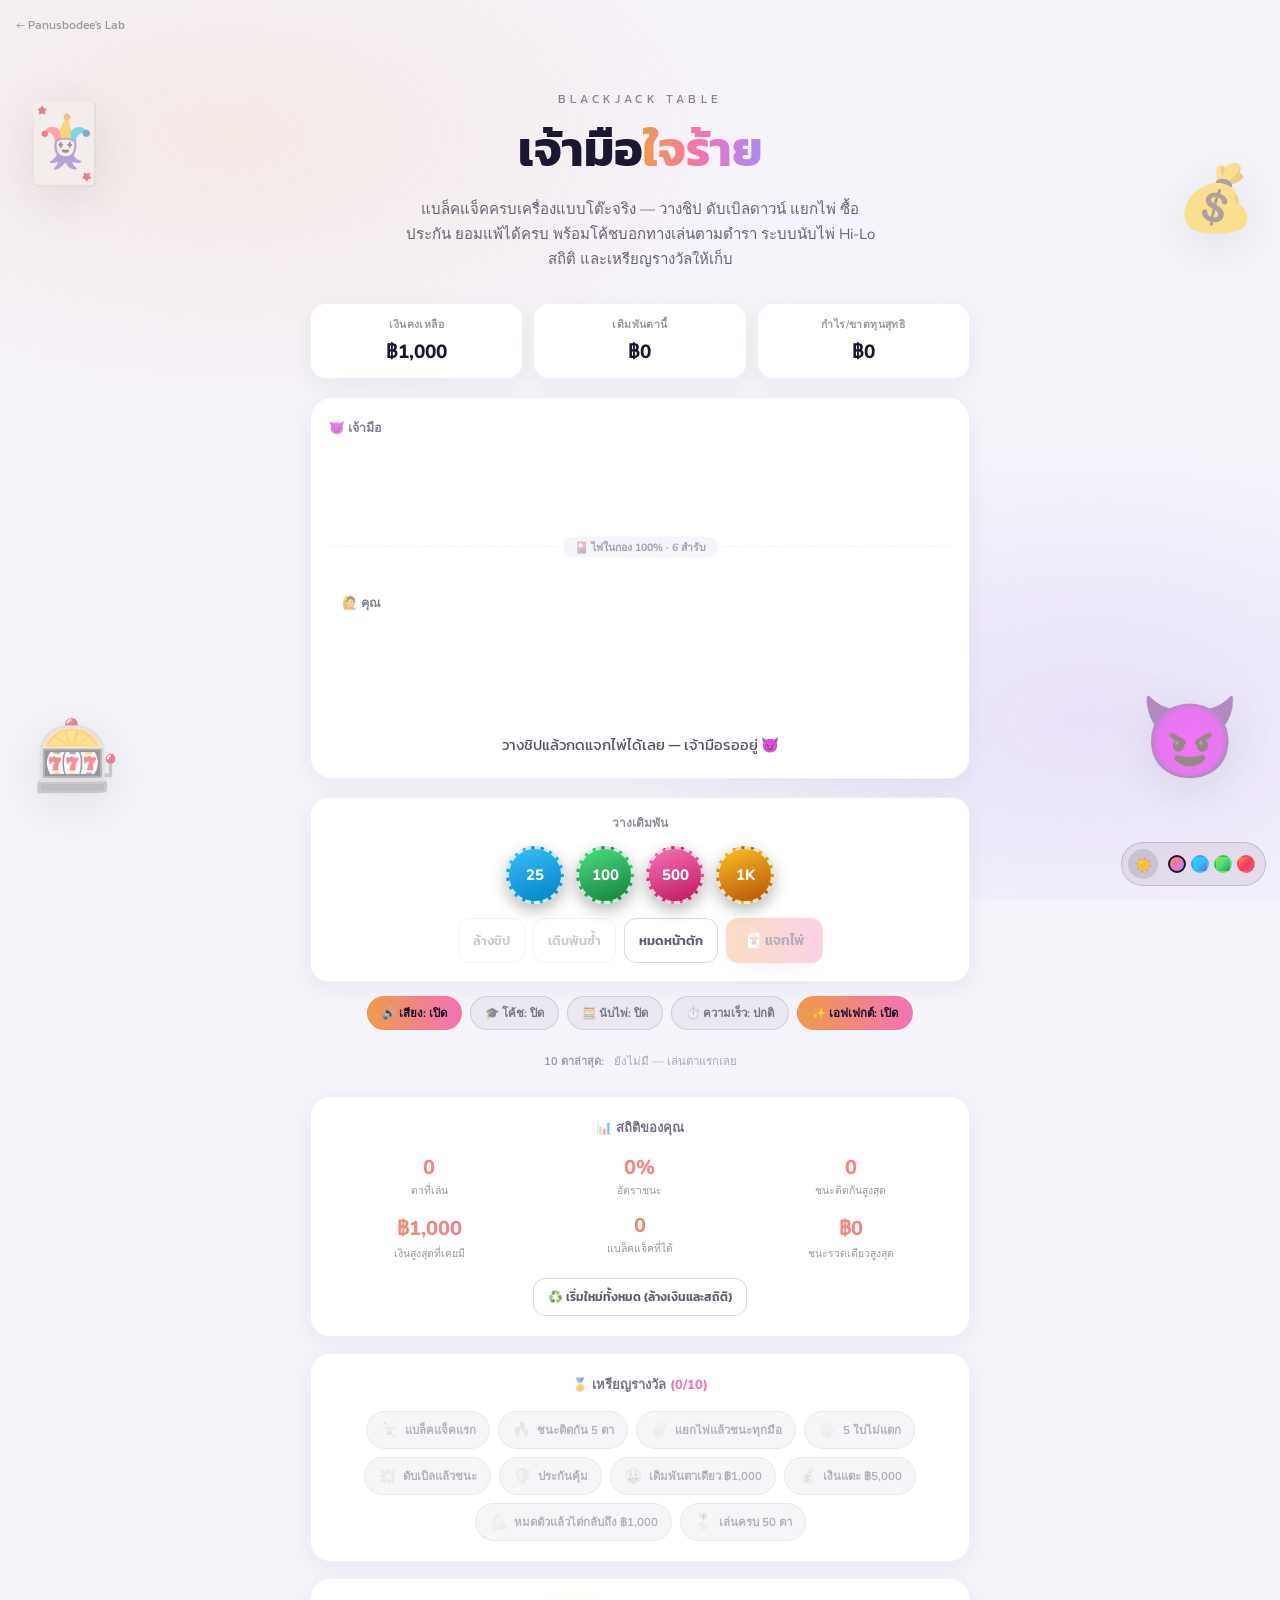
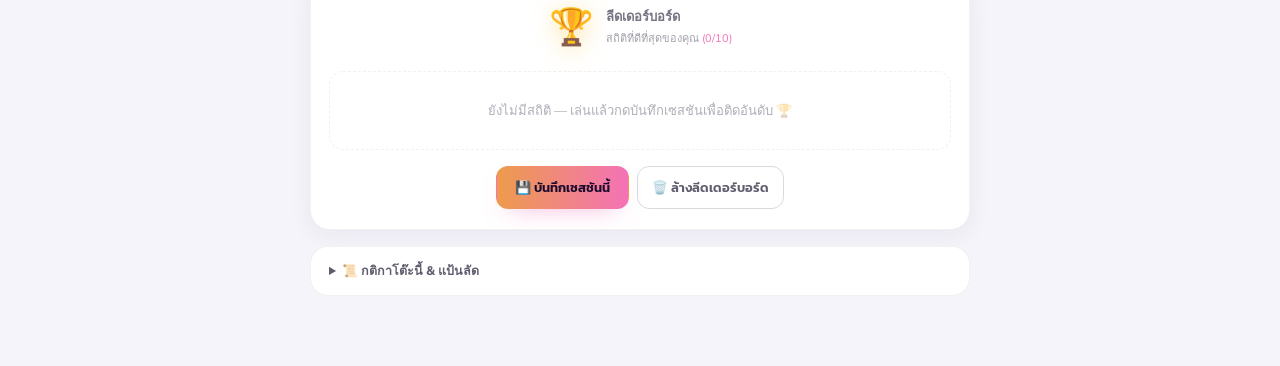
==== blackjack/index.html @ fbdff362 "feat(blackjack): add leaderboard with dark gaming UI - Add leaderboard section tracking top 10 sessi" ====
<!doctype html>
<html lang="th">
<head>
  <meta charset="UTF-8" />
  <script>
    // ป้องกันหน้าวูบ (FOUC): อ่านธีมที่บันทึกไว้แล้วตั้งค่าก่อนวาดหน้า ต้องรันก่อน stylesheet เสมอ
    (function () {
      try {
        if (localStorage.getItem("vpk-theme") !== "dark") document.documentElement.dataset.theme = "light";
        var a = localStorage.getItem("vpk-accent");
        if (a && a !== "aurora") document.documentElement.dataset.accent = a;
      } catch (e) {}
    })();
  </script>
  <meta name="viewport" content="width=device-width, initial-scale=1.0" />
  <meta name="description" content="เจ้ามือใจร้าย — แบล็คแจ็คครบเครื่องเล่นในเบราว์เซอร์ มีเดิมพันชิป ดับเบิลดาวน์ แยกไพ่ ประกัน ยอมแพ้ โค้ชบอกทางเล่นตามตำราเป๊ะ ระบบนับไพ่ Hi-Lo สถิติ เหรียญรางวัล และแป้นลัด เล่นฟรีไม่ต้องสมัคร" />
  <meta name="author" content="Panusbodee Pisutsuwimon" />
  <meta name="theme-color" content="#0b1022" />
  <link rel="canonical" href="https://panusbodee-owen.github.io/vpk/blackjack/" />
  <meta property="og:type" content="website" />
  <meta property="og:site_name" content="เจ้ามือใจร้าย" />
  <meta property="og:title" content="เจ้ามือใจร้าย — แบล็คแจ็คครบเครื่อง" />
  <meta property="og:description" content="เดิมพันชิป ดับเบิล แยกไพ่ ประกัน ยอมแพ้ พร้อมโค้ชบอกทางเล่นและระบบนับไพ่ Hi-Lo" />
  <meta property="og:url" content="https://panusbodee-owen.github.io/vpk/blackjack/" />
  <link rel="icon" type="image/svg+xml" href="../pood/favicon.svg" />
  <title>เจ้ามือใจร้าย — แบล็คแจ็คครบเครื่อง</title>
  <link rel="preconnect" href="https://fonts.googleapis.com" />
  <link rel="preconnect" href="https://fonts.gstatic.com" crossorigin />
  <link
    href="https://fonts.googleapis.com/css2?family=Kanit:wght@300;400;500;600;700&family=Nunito:wght@400;600;700;800&display=swap"
    rel="stylesheet"
  />
  <link rel="stylesheet" href="../theme.css" />
  <link rel="stylesheet" href="styles.css" />
  <script src="../theme.js" defer></script>
</head>
<body>
  <div class="particles" aria-hidden="true">
    <span class="particle" style="--x:5%; --size:22px; --dur:26s; --delay:-6s; --drift:20px; --opacity:0.2;">🃏</span>
    <span class="particle" style="--x:14%; --size:16px; --dur:21s; --delay:-13s; --drift:-14px; --opacity:0.18;">♠️</span>
    <span class="particle" style="--x:23%; --size:24px; --dur:31s; --delay:-3s; --drift:24px; --opacity:0.15;">💰</span>
    <span class="particle" style="--x:32%; --size:18px; --dur:23s; --delay:-17s; --drift:-18px; --opacity:0.2;">♦️</span>
    <span class="particle" style="--x:41%; --size:20px; --dur:28s; --delay:-9s; --drift:16px; --opacity:0.16;">🎰</span>
    <span class="particle" style="--x:50%; --size:15px; --dur:19s; --delay:-22s; --drift:-22px; --opacity:0.24;">♣️</span>
    <span class="particle" style="--x:59%; --size:25px; --dur:33s; --delay:-4s; --drift:14px; --opacity:0.14;">🃏</span>
    <span class="particle" style="--x:68%; --size:17px; --dur:22s; --delay:-15s; --drift:-16px; --opacity:0.2;">♥️</span>
    <span class="particle" style="--x:77%; --size:21px; --dur:29s; --delay:-8s; --drift:22px; --opacity:0.17;">🪙</span>
    <span class="particle" style="--x:86%; --size:16px; --dur:24s; --delay:-19s; --drift:-12px; --opacity:0.22;">♠️</span>
    <span class="particle" style="--x:94%; --size:19px; --dur:27s; --delay:-5s; --drift:18px; --opacity:0.16;">💵</span>
    <span class="particle" style="--x:9%; --size:14px; --dur:20s; --delay:-11s; --drift:-20px; --opacity:0.2;">♦️</span>
    <span class="particle" style="--x:64%; --size:13px; --dur:18s; --delay:-7s; --drift:-8px; --opacity:0.25;">♣️</span>
  </div>

  <div class="big-objects">
    <button type="button" class="big-object" tabindex="-1" aria-hidden="true"
      style="--bx:5%; --by:16%; --bsize:76px;" data-depth="0.025" data-emojis="🃏,🎴,♠️,♥️">🃏</button>
    <button type="button" class="big-object" tabindex="-1" aria-hidden="true"
      style="--bx:95%; --by:22%; --bsize:64px;" data-depth="0.018" data-emojis="💰,🪙,💵,💸">💰</button>
    <button type="button" class="big-object" tabindex="-1" aria-hidden="true"
      style="--bx:6%; --by:84%; --bsize:70px;" data-depth="0.03" data-emojis="🎰,🎲,🀄,🎯">🎰</button>
    <button type="button" class="big-object" tabindex="-1" aria-hidden="true"
      style="--bx:93%; --by:82%; --bsize:80px;" data-depth="0.02" data-emojis="😈,🤑,😎,🥶">😈</button>
  </div>

  <a class="back-link" href="../" title="กลับหน้ารวมโปรเจกต์">← Panusbodee's Lab</a>

  <div id="fxLayer" class="fx-layer" aria-hidden="true"></div>
  <div id="toastLayer" class="toast-layer" aria-hidden="true"></div>

  <main>
    <header class="intro">
      <p class="kicker">BLACKJACK TABLE</p>
      <h1>เจ้ามือ<span>ใจร้าย</span></h1>
      <p class="sub">
        แบล็คแจ็คครบเครื่องแบบโต๊ะจริง — วางชิป ดับเบิลดาวน์ แยกไพ่ ซื้อประกัน ยอมแพ้ได้ครบ
        พร้อมโค้ชบอกทางเล่นตามตำรา ระบบนับไพ่ Hi-Lo สถิติ และเหรียญรางวัลให้เก็บ
      </p>
    </header>

    <div class="hud">
      <div class="hud-item">
        <span class="hud-label">เงินคงเหลือ</span>
        <span id="bankroll" class="hud-value">฿0</span>
      </div>
      <div class="hud-item">
        <span class="hud-label">เดิมพันตานี้</span>
        <span id="betDisplay" class="hud-value">฿0</span>
      </div>
      <div class="hud-item">
        <span class="hud-label">กำไร/ขาดทุนสุทธิ</span>
        <span id="netDisplay" class="hud-value">฿0</span>
      </div>
    </div>

    <p id="streakFlame" class="streak-flame" hidden></p>

    <section id="gameTable" class="table" aria-label="โต๊ะไพ่">
      <div class="seat">
        <div class="seat-label">
          <span><span id="dealerMood" class="dealer-mood">😈</span> เจ้ามือ</span>
          <span id="dealerScore" class="seat-score"></span>
        </div>
        <div id="dealerCards" class="cards-row"></div>
      </div>

      <div class="table-divider"><span id="shoeInfo" class="shoe-info"></span></div>

      <div id="playerSeats" class="player-seats"></div>

      <p id="message" class="table-message" role="status" aria-live="polite"></p>
    </section>

    <div id="bettingPanel" class="panel">
      <div class="panel-label">วางเดิมพัน</div>
      <div id="chipRow" class="chip-row" role="group" aria-label="เลือกชิป">
        <button type="button" class="chip chip-25" data-chip="25">25</button>
        <button type="button" class="chip chip-100" data-chip="100">100</button>
        <button type="button" class="chip chip-500" data-chip="500">500</button>
        <button type="button" class="chip chip-1000" data-chip="1000">1K</button>
      </div>
      <div id="betStack" class="bet-stack" aria-hidden="true"></div>
      <div class="panel-actions">
        <button type="button" id="clearBetBtn" class="btn btn-ghost">ล้างชิป</button>
        <button type="button" id="rebetBtn" class="btn btn-ghost">เดิมพันซ้ำ</button>
        <button type="button" id="allInBtn" class="btn btn-ghost">หมดหน้าตัก</button>
        <button type="button" id="dealBtn" class="btn btn-primary">🃏 แจกไพ่</button>
      </div>
      <button type="button" id="brokeBtn" class="btn btn-ghost broke-btn" hidden>😭 เงินไม่พอวางชิปแล้ว — ขอเจ้ามืออีก ฿500</button>
    </div>

    <div id="insurancePanel" class="panel" hidden>
      <div class="panel-label">🛡️ เจ้ามือเปิดเอซ — ซื้อประกันไหม? (จ่ายครึ่งเดิมพัน ได้คืน 2:1 ถ้าเจ้ามือแบล็คแจ็ค)</div>
      <div class="panel-actions">
        <button type="button" id="insuranceYesBtn" class="btn btn-primary">ซื้อประกัน <span id="insuranceCost"></span></button>
        <button type="button" id="insuranceNoBtn" class="btn btn-ghost">ไม่เอา</button>
      </div>
    </div>

    <div id="actionPanel" class="panel" hidden>
      <div class="panel-label">ตาของคุณ</div>
      <div class="panel-actions">
        <button type="button" id="hitBtn" class="btn" data-key="H">🖐️ ขอเพิ่ม <kbd>H</kbd></button>
        <button type="button" id="standBtn" class="btn" data-key="S">✋ พอแล้ว <kbd>S</kbd></button>
        <button type="button" id="doubleBtn" class="btn" data-key="D">💥 ดับเบิล <kbd>D</kbd></button>
        <button type="button" id="splitBtn" class="btn" data-key="P">✌️ แยกไพ่ <kbd>P</kbd></button>
        <button type="button" id="surrenderBtn" class="btn" data-key="R">🏳️ ยอมแพ้ <kbd>R</kbd></button>
      </div>
    </div>

    <div class="assist">
      <p id="coachTip" class="coach-tip" hidden></p>
      <p id="countInfo" class="count-info" hidden></p>
    </div>

    <div class="settings" role="group" aria-label="ตั้งค่า">
      <button type="button" id="soundToggle" class="toggle">🔊 เสียง: เปิด</button>
      <button type="button" id="coachToggle" class="toggle">🎓 โค้ช: ปิด</button>
      <button type="button" id="countToggle" class="toggle">🧮 นับไพ่: ปิด</button>
      <button type="button" id="speedToggle" class="toggle">⏱️ ความเร็ว: ปกติ</button>
      <button type="button" id="fxToggle" class="toggle">✨ เอฟเฟกต์: เปิด</button>
    </div>

    <div class="history-wrap">
      <span class="history-label">10 ตาล่าสุด:</span>
      <div id="history" class="history"></div>
    </div>

    <section class="stats-card" aria-label="สถิติการเล่น">
      <div class="stats-title">📊 สถิติของคุณ</div>
      <div class="stats-grid">
        <div class="stat"><div id="statHands" class="stat-value">0</div><div class="stat-label">ตาที่เล่น</div></div>
        <div class="stat"><div id="statWinRate" class="stat-value">0%</div><div class="stat-label">อัตราชนะ</div></div>
        <div class="stat"><div id="statStreak" class="stat-value">0</div><div class="stat-label">ชนะติดกันสูงสุด</div></div>
        <div class="stat"><div id="statPeak" class="stat-value">฿0</div><div class="stat-label">เงินสูงสุดที่เคยมี</div></div>
        <div class="stat"><div id="statBj" class="stat-value">0</div><div class="stat-label">แบล็คแจ็คที่ได้</div></div>
        <div class="stat"><div id="statBiggest" class="stat-value">฿0</div><div class="stat-label">ชนะรวดเดียวสูงสุด</div></div>
      </div>
      <button type="button" id="resetBtn" class="btn btn-ghost reset-btn">♻️ เริ่มใหม่ทั้งหมด (ล้างเงินและสถิติ)</button>
    </section>

    <section class="stats-card" aria-label="เหรียญรางวัล">
      <div class="stats-title">🏅 เหรียญรางวัล <span id="badgeCount" class="badge-count"></span></div>
      <div id="badges" class="badges"></div>
    </section>

    <section class="stats-card leaderboard-card" aria-label="ลีดเดอร์บอร์ด">
      <div class="lb-header">
        <div class="lb-trophy">🏆</div>
        <div class="lb-header-text">
          <div class="stats-title" style="margin-bottom:0;">ลีดเดอร์บอร์ด</div>
          <div class="lb-subtitle">สถิติที่ดีที่สุดของคุณ <span id="lbCount" class="badge-count"></span></div>
        </div>
      </div>
      <div id="leaderboard" class="leaderboard"></div>
      <div class="lb-actions">
        <button type="button" id="saveLbBtn" class="btn btn-primary lb-save-btn">💾 บันทึกเซสชันนี้</button>
        <button type="button" id="clearLbBtn" class="btn btn-ghost">🗑️ ล้างลีดเดอร์บอร์ด</button>
      </div>
    </section>

    <details class="rules">
      <summary>📜 กติกาโต๊ะนี้ &amp; แป้นลัด</summary>
      <ul>
        <li>ใช้ไพ่ 6 สำรับ สับใหม่เมื่อจ่ายไปแล้วประมาณ 75% ของกอง</li>
        <li>แบล็คแจ็ค (21 จากสองใบแรก) จ่าย <b>3:2</b> · ชนะปกติจ่าย <b>1:1</b> · เสมอได้เดิมพันคืน</li>
        <li>เจ้ามือจั่วจนถึง 17 แล้วหยุดทุกกรณี รวมทั้ง 17 อ่อน (S17)</li>
        <li><b>ดับเบิลดาวน์</b>: ได้เฉพาะตอนมีไพ่ 2 ใบ วางเพิ่มเท่าเดิมพันแล้วรับไพ่อีกใบเดียว</li>
        <li><b>แยกไพ่</b>: ไพ่แต้มเท่ากันแยกได้สูงสุด 4 มือ · แยกเอซได้ไพ่มือละใบเดียว · 21 จากไพ่ที่แยกนับเป็น 21 ธรรมดา ไม่ใช่แบล็คแจ็ค</li>
        <li><b>ประกัน</b>: เลือกได้เมื่อเจ้ามือเปิดเอซ จ่ายครึ่งเดิมพัน ได้คืน 2:1 ถ้าเจ้ามือแบล็คแจ็คจริง</li>
        <li><b>ยอมแพ้</b>: ได้เฉพาะไพ่ 2 ใบแรกและยังไม่แยกไพ่ คืนเดิมพันครึ่งหนึ่ง</li>
        <li>แป้นลัด: <kbd>H</kbd> ขอเพิ่ม · <kbd>S</kbd> พอแล้ว · <kbd>D</kbd> ดับเบิล · <kbd>P</kbd> แยกไพ่ · <kbd>R</kbd> ยอมแพ้ · <kbd>Space</kbd> แจกไพ่/เล่นตาใหม่</li>
        <li>เงิน สถิติ และเหรียญทั้งหมดเก็บไว้ในเครื่องคุณเอง (localStorage) ไม่ได้ส่งไปที่ไหน — และเป็นเงินปลอมล้วนๆ ไว้เล่นสนุกเท่านั้น</li>
      </ul>
    </details>
  </main>

  <script src="script.js"></script>
</body>
</html>
---- theme.css ----
/* ============================================================
   Site-wide theme tokens — shared by every page in Panusbodee's Lab
   (include this before each page's own stylesheet)

   - Light / dark:  set  data-theme="light"  on <html>  (default = dark)
   - Accent color:  set  data-accent="ocean|forest|sunset"  on <html>
                    (default = "aurora", no attribute needed)

   theme.js reads/writes these via localStorage and injects the
   floating toggle widget (.theme-widget) styled at the bottom.
   ============================================================ */

:root {
  color-scheme: dark;

  --bg: #05030f;
  --ink-rgb: 245, 243, 255; /* base text / surface tint — "light ink" on a dark page */
  --on-accent: #1a0b2e; /* text sitting on top of a bright accent-gradient button */
  --marker: #ffffff; /* "current / now" marker dot (life page's week grid) */
  --marker-glow: rgba(255, 255, 255, 0.8);
  --glow-a: rgba(237, 155, 76, 0.16);
  --glow-b: rgba(139, 92, 246, 0.2);
  --glow-vignette: rgba(11, 16, 34, 0.9);

  --accent-1: #ed9b4c;
  --accent-2: #f472b6;
  --accent-3: #a78bfa;
  --accent-2-rgb: 244, 114, 182;
  --accent-grad-3: linear-gradient(90deg, var(--accent-1), var(--accent-2), var(--accent-3));
  --accent-grad-2: linear-gradient(90deg, var(--accent-1), var(--accent-2));

  /* Card/surface tokens — dark default: a faint tint of the page ink, no shadow needed
     since the glow background already gives depth. */
  --card-bg: rgba(var(--ink-rgb), 0.03);
  --card-bg-hover: rgba(var(--ink-rgb), 0.06);
  --card-border: rgba(var(--ink-rgb), 0.12);
  --card-border-hover: rgba(var(--ink-rgb), 0.3);
  --card-shadow: none;
  --card-shadow-hover: none;
}

:root[data-theme="light"] {
  color-scheme: light;
  --bg: #f6f4fb;
  --ink-rgb: 28, 23, 48; /* "dark ink" on a light page */
  --marker: #1c1730;
  --marker-glow: rgba(28, 23, 48, 0.45);
  --glow-a: rgba(237, 155, 76, 0.12);
  --glow-b: rgba(139, 92, 246, 0.12);
  --glow-vignette: rgba(246, 244, 251, 0.9);

  /* Light mode: real white cards floating with a soft shadow, closer to a bright
     product-marketing look than a faint tint on a lavender page would give. */
  --card-bg: #ffffff;
  --card-bg-hover: #ffffff;
  --card-border: rgba(20, 10, 40, 0.06);
  --card-border-hover: rgba(20, 10, 40, 0.12);
  --card-shadow: 0 6px 24px rgba(20, 10, 40, 0.06);
  --card-shadow-hover: 0 18px 40px rgba(20, 10, 40, 0.12);
}

/* ---------- Accent palettes ---------- */
:root[data-accent="ocean"] {
  --accent-1: #22d3ee;
  --accent-2: #38bdf8;
  --accent-3: #6366f1;
  --accent-2-rgb: 56, 189, 248;
}
:root[data-accent="forest"] {
  --accent-1: #a3e635;
  --accent-2: #4ade80;
  --accent-3: #16a34a;
  --accent-2-rgb: 74, 222, 128;
}
:root[data-accent="sunset"] {
  --accent-1: #fb923c;
  --accent-2: #f43f5e;
  --accent-3: #ec4899;
  --accent-2-rgb: 244, 63, 94;
}

/* ---------- Floating theme widget (markup injected by theme.js) ---------- */
.theme-widget {
  position: fixed;
  right: 14px;
  bottom: 14px;
  z-index: 999;
  display: flex;
  align-items: center;
  gap: 6px;
  padding: 6px;
  border-radius: 999px;
  background: rgba(var(--ink-rgb), 0.07);
  border: 1px solid rgba(var(--ink-rgb), 0.16);
  backdrop-filter: blur(10px);
  font-family: "Kanit", "Nunito", system-ui, sans-serif;
}
.theme-widget__toggle {
  width: 30px;
  height: 30px;
  flex-shrink: 0;
  border-radius: 50%;
  border: none;
  background: rgba(var(--ink-rgb), 0.12);
  color: rgb(var(--ink-rgb));
  font-size: 15px;
  line-height: 1;
  display: flex;
  align-items: center;
  justify-content: center;
  cursor: pointer;
  transition: background 0.15s ease, transform 0.15s ease;
}
.theme-widget__toggle:hover { background: rgba(var(--ink-rgb), 0.2); transform: scale(1.06); }

.theme-widget__swatches { display: flex; gap: 5px; padding: 0 4px; }
.theme-widget__swatch {
  width: 18px;
  height: 18px;
  border-radius: 50%;
  border: 2px solid transparent;
  padding: 0;
  cursor: pointer;
  background: var(--swatch-grad);
  transition: transform 0.15s ease, border-color 0.15s ease;
}
.theme-widget__swatch:hover { transform: scale(1.14); }
.theme-widget__swatch.is-active { border-color: rgb(var(--ink-rgb)); }

@media (max-width: 480px) {
  .theme-widget { right: 10px; bottom: 10px; padding: 5px; gap: 5px; }
  .theme-widget__toggle { width: 26px; height: 26px; font-size: 13px; }
  .theme-widget__swatch { width: 15px; height: 15px; }
}

/* ---------- Background glow animation ----------
   Shared keyframes for the drifting glow used by .glow (index.html)
   and body::before (life/, eat/). Scale never drops below 1.05 so the
   soft edges never show inside the viewport while it drifts. */
@keyframes bg-drift {
  0%   { transform: translate3d(0, 0, 0) scale(1.06); }
  33%  { transform: translate3d(-2.5%, 2%, 0) scale(1.1); }
  66%  { transform: translate3d(2%, -1.5%, 0) scale(1.08); }
  100% { transform: translate3d(0, 0, 0) scale(1.06); }
}

@media (prefers-reduced-motion: reduce) {
  .glow,
  body::before {
    animation: none !important;
  }
}

/* ---------- Floating decorative particles (life/, eat/) ----------
   A handful of themed emoji drifting slowly upward behind the content.
   Each .particle sets its own --x/--size/--dur/--delay/--drift/--opacity
   inline for organic variety. Purely decorative: sits behind main
   content, ignores pointer events, and disappears under reduced motion
   rather than freezing mid-animation in an odd spot. */
.particles {
  position: fixed;
  inset: 0;
  z-index: 0;
  overflow: hidden;
  pointer-events: none;
}
.particle {
  position: absolute;
  bottom: -10%;
  left: var(--x, 50%);
  font-size: var(--size, 20px);
  opacity: 0;
  will-change: transform, opacity;
  animation: particle-float var(--dur, 24s) linear infinite;
  animation-delay: var(--delay, 0s);
}
@keyframes particle-float {
  0%   { transform: translateY(0) translateX(0) rotate(0deg); opacity: 0; }
  8%   { opacity: var(--opacity, 0.3); }
  50%  { transform: translateY(-55vh) translateX(var(--drift, 24px)) rotate(12deg); }
  92%  { opacity: var(--opacity, 0.3); }
  100% { transform: translateY(-105vh) translateX(calc(var(--drift, 24px) * -1)) rotate(-12deg); opacity: 0; }
}
@media (prefers-reduced-motion: reduce) {
  .particles { display: none; }
}

/* ---------- Big interactive floating objects (life/, eat/) ----------
   A handful of large themed emoji the visitor can actually play with:
   they drift slightly toward the mouse cursor (parallax, depth set per
   piece via data-depth) and bounce with a fresh random emoji on
   click/tap (data-emojis, comma-separated). Positioned near the
   viewport edges so they never sit over the readable content column,
   and z-index'd above <main> (which has no content way out there) so
   they stay clickable everywhere rather than getting swallowed by
   main's own (invisible) padding box. theme.js wires up the behavior;
   with no .big-object on the page it's a no-op. */
.big-objects {
  position: fixed;
  inset: 0;
  z-index: 4;
  pointer-events: none;
}
.big-object {
  position: absolute;
  left: var(--bx, 50%);
  top: var(--by, 50%);
  font-size: var(--bsize, 64px);
  line-height: 1;
  padding: 0;
  margin: 0;
  border: none;
  background: none;
  cursor: pointer;
  pointer-events: auto;
  opacity: 0.5;
  filter: drop-shadow(0 10px 24px rgba(0, 0, 0, 0.18));
  transform: translate(-50%, -50%) translate(var(--px, 0px), var(--py, 0px)) rotate(var(--rot, 0deg));
  transition: transform 0.7s cubic-bezier(0.2, 0.9, 0.3, 1.3), opacity 0.25s ease, filter 0.25s ease;
}
.big-object:hover { opacity: 0.9; filter: drop-shadow(0 14px 30px rgba(0, 0, 0, 0.24)); }
.big-object:active { opacity: 1; }
.big-object.is-popping { animation: big-object-pop 0.6s cubic-bezier(0.2, 0.9, 0.3, 1.3); }
@keyframes big-object-pop {
  0%   { transform: translate(-50%, -50%) translate(var(--px, 0px), var(--py, 0px)) rotate(var(--rot, 0deg)) scale(1); }
  35%  { transform: translate(-50%, -50%) translate(var(--px, 0px), var(--py, 0px)) rotate(var(--rot, 0deg)) scale(1.5); }
  65%  { transform: translate(-50%, -50%) translate(var(--px, 0px), var(--py, 0px)) rotate(var(--rot, 0deg)) scale(0.85); }
  100% { transform: translate(-50%, -50%) translate(var(--px, 0px), var(--py, 0px)) rotate(var(--rot, 0deg)) scale(1); }
}

@media (max-width: 640px) {
  .big-object { font-size: calc(var(--bsize, 64px) * 0.65); opacity: 0.4; }
}

@media (prefers-reduced-motion: reduce) {
  .big-object { transition: none; }
  .big-object.is-popping { animation: none; }
}
---- blackjack/styles.css ----
* { box-sizing: border-box; }

[hidden] { display: none !important; }

html, body {
  margin: 0;
  min-height: 100%;
  background: var(--bg);
  color: rgb(var(--ink-rgb));
  font-family: "Kanit", "Nunito", system-ui, sans-serif;
}

body {
  min-height: 100svh;
  position: relative;
  overflow-x: hidden;
}

body::before {
  content: "";
  position: fixed;
  inset: 0;
  z-index: 0;
  background:
    radial-gradient(ellipse 60% 45% at 18% 15%, var(--glow-a) 0%, transparent 70%),
    radial-gradient(ellipse 55% 45% at 85% 80%, var(--glow-b) 0%, transparent 70%);
  pointer-events: none;
  animation: bg-drift 22s ease-in-out infinite;
  will-change: transform;
}

.back-link {
  position: fixed;
  left: 16px;
  top: 16px;
  z-index: 50;
  font-size: 12px;
  color: rgba(var(--ink-rgb), 0.4);
  text-decoration: none;
  transition: color 0.2s ease;
}
.back-link:hover { color: rgba(var(--ink-rgb), 0.8); }

main {
  position: relative;
  z-index: 1;
  max-width: 700px;
  margin: 0 auto;
  padding: 90px 20px 70px;
}

/* ---------- Intro ---------- */
.intro { text-align: center; margin-bottom: 32px; }

.kicker {
  font-size: 12px;
  letter-spacing: 0.35em;
  text-transform: uppercase;
  color: rgba(var(--ink-rgb), 0.5);
  margin: 0 0 14px;
}

h1 {
  font-size: clamp(32px, 7vw, 48px);
  font-weight: 700;
  margin: 0;
  line-height: 1.15;
}
h1 span {
  background: var(--accent-grad-3);
  -webkit-background-clip: text;
  background-clip: text;
  color: transparent;
}

.sub {
  max-width: 480px;
  margin: 20px auto 0;
  font-family: "Nunito", sans-serif;
  font-size: 15px;
  line-height: 1.65;
  color: rgba(var(--ink-rgb), 0.65);
}

/* ---------- HUD (เงิน / เดิมพัน / กำไร) ---------- */
.hud {
  display: grid;
  grid-template-columns: repeat(3, 1fr);
  gap: 10px;
  margin-bottom: 18px;
}

.hud-item {
  display: flex;
  flex-direction: column;
  align-items: center;
  gap: 3px;
  padding: 12px 8px;
  border-radius: 16px;
  border: 1px solid var(--card-border);
  background: var(--card-bg);
  box-shadow: var(--card-shadow);
}

.hud-label {
  font-family: "Nunito", sans-serif;
  font-size: 10.5px;
  font-weight: 700;
  letter-spacing: 0.04em;
  color: rgba(var(--ink-rgb), 0.45);
  text-align: center;
}

.hud-value {
  font-family: "Nunito", sans-serif;
  font-size: 19px;
  font-weight: 800;
  color: rgb(var(--ink-rgb));
}
.hud-value.is-up { color: #4ade80; }
.hud-value.is-down { color: #fb7185; }
.hud-value.is-bet { color: var(--accent-2); }
.hud-value.is-flash { animation: hud-flash 0.5s ease; }

@keyframes hud-flash {
  0% { transform: scale(1); }
  40% { transform: scale(1.18); }
  100% { transform: scale(1); }
}

/* ---------- โต๊ะไพ่ ----------
   ตัวไพ่ใช้สีอ่อนคงที่ทั้งธีมมืด/สว่าง เพราะไพ่เป็น "วัตถุ" บนโต๊ะ ไม่ใช่พื้นผิวของหน้าเว็บ */
.table {
  border: 1px solid var(--card-border);
  background: var(--card-bg);
  box-shadow: var(--card-shadow);
  backdrop-filter: blur(6px);
  border-radius: 22px;
  padding: 20px 18px;
  margin-bottom: 18px;
}

.table.is-shaking { animation: table-shake 0.45s cubic-bezier(0.36, 0.07, 0.19, 0.97); }
@keyframes table-shake {
  10%, 90% { transform: translateX(-2px); }
  20%, 80% { transform: translateX(4px); }
  30%, 50%, 70% { transform: translateX(-7px); }
  40%, 60% { transform: translateX(7px); }
}

.dealer-mood { display: inline-block; transition: transform 0.2s ease; }
.dealer-mood.is-reacting { animation: mood-pop 0.5s cubic-bezier(0.2, 0.9, 0.3, 1.3); }
@keyframes mood-pop {
  0% { transform: scale(1) rotate(0deg); }
  40% { transform: scale(1.5) rotate(-10deg); }
  70% { transform: scale(0.9) rotate(6deg); }
  100% { transform: scale(1) rotate(0deg); }
}

.seat { display: flex; flex-direction: column; gap: 8px; }

.seat-label {
  display: flex;
  align-items: center;
  gap: 8px;
  font-family: "Nunito", sans-serif;
  font-size: 12.5px;
  font-weight: 700;
  color: rgba(var(--ink-rgb), 0.55);
}

.seat-score {
  font-weight: 800;
  color: var(--accent-2);
}

.table-divider {
  display: flex;
  align-items: center;
  justify-content: center;
  margin: 14px 0;
  border-top: 1px dashed var(--card-border);
}

.shoe-info {
  transform: translateY(-50%);
  padding: 2px 12px;
  border-radius: 999px;
  background: var(--bg);
  font-family: "Nunito", sans-serif;
  font-size: 10.5px;
  font-weight: 700;
  color: rgba(var(--ink-rgb), 0.38);
}

.cards-row {
  display: flex;
  flex-wrap: wrap;
  gap: 7px;
  min-height: 86px;
}

.card {
  width: 58px;
  height: 82px;
  flex-shrink: 0;
  perspective: 700px;
}
/* อนิเมชันเล่นเฉพาะไพ่ใบที่เพิ่งแจกลงโต๊ะ — สไลด์ออกมาจากกองไพ่มุมขวาบน */
.card.is-new {
  animation: card-deal 0.36s cubic-bezier(0.2, 0.9, 0.3, 1.2);
}

.card-inner {
  position: relative;
  width: 100%;
  height: 100%;
  transform-style: preserve-3d;
  transition: transform 0.42s cubic-bezier(0.25, 0.8, 0.3, 1.05);
}
/* คว่ำอยู่ = หมุนไปโชว์ด้านหลัง · เอาคลาสนี้ออกเมื่อไหร่ ไพ่จะพลิกหงายให้เห็นหน้า */
.card.is-down .card-inner { transform: rotateY(180deg); }
.cards-row .card:not(.is-down):hover .card-inner { transform: translateY(-7px) rotate(-3deg); }

.card-face {
  position: absolute;
  inset: 0;
  display: flex;
  flex-direction: column;
  align-items: center;
  justify-content: center;
  gap: 1px;
  border-radius: 9px;
  border: 1px solid rgba(20, 10, 40, 0.14);
  box-shadow: 0 6px 14px rgba(0, 0, 0, 0.22);
  backface-visibility: hidden;
  -webkit-backface-visibility: hidden;
}
.card-front {
  background: linear-gradient(160deg, #fffdf8, #f1ebfb);
  color: #1c1730;
  transform: rotateY(0deg);
}
.card-front.is-red { color: #dc2626; }
/* หลังไพ่: ลายทแยงบนกราเดียนต์ธีม — ไม่พึ่งฟอนต์อีโมจิ จึงหน้าตาเหมือนกันทุกเครื่อง */
.card-back {
  transform: rotateY(180deg);
  border-color: transparent;
  background:
    repeating-linear-gradient(45deg, rgba(255, 255, 255, 0.22) 0 5px, transparent 5px 10px),
    var(--accent-grad-3);
}

.card-rank {
  font-family: "Nunito", sans-serif;
  font-size: 21px;
  font-weight: 800;
  line-height: 1;
}
.card-suit { font-size: 16px; line-height: 1; }

@keyframes card-deal {
  from { transform: translate(52px, -70px) rotate(22deg) scale(0.82); opacity: 0; }
  to { transform: translate(0, 0) rotate(0deg) scale(1); opacity: 1; }
}

/* ---------- มือผู้เล่น (หลายมือได้เมื่อแยกไพ่) ---------- */
.player-seats { display: flex; flex-direction: column; gap: 12px; }

.hand {
  padding: 10px 12px;
  border-radius: 14px;
  border: 1.5px solid transparent;
  transition: border-color 0.2s ease, background 0.2s ease;
}
.hand.is-active {
  border-color: var(--accent-2);
  background: rgba(var(--accent-2-rgb), 0.07);
}
.hand.is-won { background: rgba(74, 222, 128, 0.09); }
.hand.is-lost { background: rgba(251, 113, 133, 0.08); }
.hand.is-push { background: rgba(251, 191, 36, 0.08); }
.hand { position: relative; overflow: hidden; }

/* ตราประทับผลลัพธ์ — ตบลงมาบนมือไพ่ตอนจบตา */
.hand-stamp {
  position: absolute;
  right: 10px;
  top: 50%;
  padding: 5px 14px;
  border-radius: 10px;
  font-family: "Nunito", sans-serif;
  font-size: 15px;
  font-weight: 800;
  letter-spacing: 0.04em;
  pointer-events: none;
  animation: stamp-in 0.45s cubic-bezier(0.2, 0.9, 0.3, 1.4) both;
}
.hand-stamp.is-win, .hand-stamp.is-bj { color: #22c55e; border: 2.5px solid #22c55e; background: rgba(34, 197, 94, 0.12); }
.hand-stamp.is-bj { color: #f59e0b; border-color: #f59e0b; background: rgba(245, 158, 11, 0.14); font-size: 13px; }
.hand-stamp.is-lose, .hand-stamp.is-bust, .hand-stamp.is-surrender { color: #f43f5e; border: 2.5px solid #f43f5e; background: rgba(244, 63, 94, 0.1); }
.hand-stamp.is-push { color: #f59e0b; border: 2.5px solid #f59e0b; background: rgba(245, 158, 11, 0.1); }

@keyframes stamp-in {
  0% { transform: translateY(-50%) rotate(-14deg) scale(2.6); opacity: 0; }
  55% { transform: translateY(-50%) rotate(-14deg) scale(0.88); opacity: 1; }
  100% { transform: translateY(-50%) rotate(-14deg) scale(1); opacity: 1; }
}

.hand-head {
  display: flex;
  align-items: center;
  flex-wrap: wrap;
  gap: 8px;
  margin-bottom: 8px;
  font-family: "Nunito", sans-serif;
  font-size: 12.5px;
  font-weight: 700;
  color: rgba(var(--ink-rgb), 0.55);
}

.hand-bet {
  padding: 2px 9px;
  border-radius: 999px;
  background: rgba(var(--accent-2-rgb), 0.14);
  color: var(--accent-2);
  font-size: 11px;
}

.hand-tag {
  padding: 2px 9px;
  border-radius: 999px;
  font-size: 11px;
  background: rgba(var(--ink-rgb), 0.08);
  color: rgba(var(--ink-rgb), 0.6);
}
.hand-tag.is-won { background: rgba(74, 222, 128, 0.18); color: #4ade80; }
.hand-tag.is-lost { background: rgba(251, 113, 133, 0.18); color: #fb7185; }
.hand-tag.is-push { background: rgba(251, 191, 36, 0.18); color: #fbbf24; }

.table-message {
  font-family: "Kanit", sans-serif;
  font-size: 14.5px;
  text-align: center;
  line-height: 1.6;
  color: rgba(var(--ink-rgb), 0.75);
  margin: 16px 0 0;
  min-height: 24px;
}
.table-message.is-win { color: #4ade80; font-weight: 600; }
.table-message.is-lose { color: #fb7185; font-weight: 600; }
.table-message.is-push { color: #fbbf24; font-weight: 600; }

/* ---------- แผงควบคุม (วางเดิมพัน / ตัวเลือกในตา) ---------- */
.panel {
  border: 1px solid var(--card-border);
  background: var(--card-bg);
  box-shadow: var(--card-shadow);
  border-radius: 18px;
  padding: 16px 16px 18px;
  margin-bottom: 14px;
  text-align: center;
}

.panel-label {
  font-family: "Nunito", sans-serif;
  font-size: 12px;
  font-weight: 700;
  line-height: 1.6;
  color: rgba(var(--ink-rgb), 0.5);
  margin-bottom: 12px;
}

.panel-actions {
  display: flex;
  flex-wrap: wrap;
  justify-content: center;
  gap: 8px;
}

/* ---------- ชิป ---------- */
.chip-row {
  display: flex;
  flex-wrap: wrap;
  justify-content: center;
  gap: 12px;
  margin-bottom: 14px;
}

.chip {
  width: 58px;
  height: 58px;
  border-radius: 50%;
  border: 3px dashed rgba(255, 255, 255, 0.75);
  font-family: "Nunito", sans-serif;
  font-size: 15px;
  font-weight: 800;
  color: #fff;
  cursor: pointer;
  box-shadow: 0 6px 16px rgba(0, 0, 0, 0.28);
  transition: transform 0.15s ease, filter 0.15s ease;
}
.chip:hover:not(:disabled) { transform: translateY(-3px) scale(1.05); }
.chip:active:not(:disabled) { transform: translateY(0) scale(0.97); }
.chip:disabled { opacity: 0.35; cursor: not-allowed; }
.chip-25 { background: linear-gradient(160deg, #38bdf8, #0284c7); }
.chip-100 { background: linear-gradient(160deg, #4ade80, #15803d); }
.chip-500 { background: linear-gradient(160deg, #f472b6, #be185d); }
.chip-1000 { background: linear-gradient(160deg, #fbbf24, #b45309); }

/* ---------- ปุ่ม ---------- */
.btn {
  display: inline-flex;
  align-items: center;
  gap: 7px;
  font-family: "Kanit", sans-serif;
  font-size: 14px;
  font-weight: 600;
  color: rgb(var(--ink-rgb));
  background: rgba(var(--ink-rgb), 0.06);
  border: 1px solid rgba(var(--ink-rgb), 0.16);
  border-radius: 12px;
  padding: 11px 18px;
  cursor: pointer;
  transition: transform 0.15s ease, background 0.15s ease, box-shadow 0.2s ease, opacity 0.15s ease;
}
.btn:hover:not(:disabled) { background: rgba(var(--ink-rgb), 0.11); transform: translateY(-1px); }
.btn:disabled { opacity: 0.32; cursor: not-allowed; }

.btn-primary {
  color: var(--on-accent);
  background: var(--accent-grad-2);
  border-color: transparent;
  box-shadow: 0 10px 26px -14px rgba(var(--accent-2-rgb), 0.7);
}
.btn-primary:hover:not(:disabled) { background: var(--accent-grad-2); }

.btn-ghost {
  font-size: 12.5px;
  padding: 9px 14px;
  color: rgba(var(--ink-rgb), 0.7);
  background: transparent;
}

/* ปุ่มที่โค้ชแนะนำให้กด — วงแหวนกระพริบเบาๆ ไม่เปลี่ยนสีปุ่มเดิม */
.btn.is-coached {
  border-color: var(--accent-2);
  box-shadow: 0 0 0 3px rgba(var(--accent-2-rgb), 0.22);
}

.btn kbd {
  font-family: "Nunito", sans-serif;
  font-size: 10px;
  font-weight: 800;
  padding: 1px 5px;
  border-radius: 5px;
  background: rgba(var(--ink-rgb), 0.12);
  color: rgba(var(--ink-rgb), 0.55);
}
.btn-primary kbd { background: rgba(0, 0, 0, 0.16); color: inherit; }

.broke-btn { margin-top: 12px; }
.reset-btn { margin-top: 16px; font-size: 12px; }

/* ---------- โค้ช / นับไพ่ ---------- */
.assist { margin-bottom: 14px; }

.coach-tip,
.count-info {
  font-family: "Nunito", sans-serif;
  font-size: 12.5px;
  line-height: 1.6;
  text-align: center;
  margin: 0 0 8px;
  padding: 10px 14px;
  border-radius: 12px;
  border: 1px dashed var(--card-border);
}
.coach-tip { color: var(--accent-2); background: rgba(var(--accent-2-rgb), 0.07); }
.count-info { color: rgba(var(--ink-rgb), 0.6); }
.count-info b { color: rgb(var(--ink-rgb)); }
.count-info .hot { color: #4ade80; }
.count-info .cold { color: #fb7185; }

/* ---------- ตั้งค่า ---------- */
.settings {
  display: flex;
  flex-wrap: wrap;
  justify-content: center;
  gap: 8px;
  margin-bottom: 18px;
}

.toggle {
  font-family: "Nunito", sans-serif;
  font-size: 11.5px;
  font-weight: 700;
  color: rgba(var(--ink-rgb), 0.55);
  background: rgba(var(--ink-rgb), 0.05);
  border: 1px solid rgba(var(--ink-rgb), 0.12);
  border-radius: 999px;
  padding: 7px 14px;
  cursor: pointer;
  transition: all 0.2s ease;
}
.toggle:hover { background: rgba(var(--ink-rgb), 0.09); }
.toggle.is-on {
  color: var(--on-accent);
  background: var(--accent-grad-2);
  border-color: transparent;
}

/* ---------- ประวัติ 10 ตาล่าสุด ---------- */
.history-wrap {
  display: flex;
  align-items: center;
  justify-content: center;
  flex-wrap: wrap;
  gap: 10px;
  margin-bottom: 22px;
  min-height: 26px;
}

.history-label {
  font-family: "Nunito", sans-serif;
  font-size: 11px;
  font-weight: 700;
  color: rgba(var(--ink-rgb), 0.4);
}

.history { display: flex; flex-wrap: wrap; gap: 5px; }

.history-dot {
  width: 24px;
  height: 24px;
  border-radius: 50%;
  display: flex;
  align-items: center;
  justify-content: center;
  font-family: "Nunito", sans-serif;
  font-size: 10px;
  font-weight: 800;
  color: #fff;
}
.history-dot.is-win { background: #22c55e; }
.history-dot.is-lose { background: #f43f5e; }
.history-dot.is-push { background: #f59e0b; }
.history-empty {
  font-family: "Nunito", sans-serif;
  font-size: 11.5px;
  color: rgba(var(--ink-rgb), 0.35);
}

/* ---------- สถิติ / เหรียญรางวัล ---------- */
.stats-card {
  border: 1px solid var(--card-border);
  background: var(--card-bg);
  box-shadow: var(--card-shadow);
  border-radius: 20px;
  padding: 20px 18px;
  margin-bottom: 16px;
  text-align: center;
}

.stats-title {
  font-family: "Nunito", sans-serif;
  font-size: 13px;
  font-weight: 800;
  color: rgba(var(--ink-rgb), 0.6);
  margin-bottom: 16px;
}

.badge-count { color: var(--accent-2); }

.stats-grid {
  display: grid;
  grid-template-columns: repeat(3, 1fr);
  gap: 14px 10px;
}

.stat { display: flex; flex-direction: column; gap: 3px; }

.stat-value {
  font-family: "Nunito", sans-serif;
  font-size: 20px;
  font-weight: 800;
  background: var(--accent-grad-2);
  -webkit-background-clip: text;
  background-clip: text;
  color: transparent;
}

.stat-label {
  font-family: "Nunito", sans-serif;
  font-size: 10.5px;
  color: rgba(var(--ink-rgb), 0.45);
  line-height: 1.4;
}

.badges {
  display: flex;
  flex-wrap: wrap;
  justify-content: center;
  gap: 8px;
}

.badge {
  display: flex;
  align-items: center;
  gap: 6px;
  padding: 8px 13px;
  border-radius: 999px;
  border: 1px solid var(--card-border);
  font-family: "Nunito", sans-serif;
  font-size: 11.5px;
  font-weight: 700;
  color: rgba(var(--ink-rgb), 0.3);
  background: rgba(var(--ink-rgb), 0.04);
  transition: all 0.2s ease;
}
.badge.is-unlocked {
  color: rgb(var(--ink-rgb));
  border-color: var(--accent-2);
  background: rgba(var(--accent-2-rgb), 0.1);
}
.badge .badge-emoji { font-size: 15px; filter: grayscale(1); opacity: 0.5; }
.badge.is-unlocked .badge-emoji { filter: none; opacity: 1; }
.badge.is-new { animation: badge-pop 0.7s cubic-bezier(0.2, 0.9, 0.3, 1.3); }

@keyframes badge-pop {
  0% { transform: scale(1); }
  35% { transform: scale(1.22); }
  65% { transform: scale(0.94); }
  100% { transform: scale(1); }
}

/* ---------- ลีดเดอร์บอร์ด ---------- */
.leaderboard-card { overflow: hidden; }

.lb-header {
  display: flex;
  align-items: center;
  justify-content: center;
  gap: 12px;
  margin-bottom: 18px;
}

.lb-trophy {
  font-size: 36px;
  filter: drop-shadow(0 4px 12px rgba(251, 191, 36, 0.4));
  animation: trophy-glow 3s ease-in-out infinite;
}
@keyframes trophy-glow {
  0%, 100% { filter: drop-shadow(0 4px 12px rgba(251, 191, 36, 0.3)); transform: scale(1); }
  50% { filter: drop-shadow(0 6px 20px rgba(251, 191, 36, 0.55)); transform: scale(1.06); }
}

.lb-header-text { text-align: left; }

.lb-subtitle {
  font-family: "Nunito", sans-serif;
  font-size: 11px;
  color: rgba(var(--ink-rgb), 0.4);
  margin-top: 2px;
}

.leaderboard {
  display: flex;
  flex-direction: column;
  gap: 8px;
  margin-bottom: 16px;
}

.lb-empty {
  font-family: "Nunito", sans-serif;
  font-size: 13px;
  color: rgba(var(--ink-rgb), 0.35);
  text-align: center;
  padding: 28px 16px;
  border: 1px dashed var(--card-border);
  border-radius: 14px;
}

.lb-entry {
  display: flex;
  align-items: center;
  gap: 10px;
  padding: 12px 14px;
  border-radius: 14px;
  border: 1px solid rgba(var(--ink-rgb), 0.07);
  background: rgba(var(--ink-rgb), 0.025);
  transition: all 0.25s ease;
}
.lb-entry:hover {
  background: rgba(var(--ink-rgb), 0.06);
  border-color: rgba(var(--ink-rgb), 0.12);
  transform: translateY(-1px);
  box-shadow: 0 4px 16px rgba(0, 0, 0, 0.08);
}

.lb-entry.lb-gold {
  border-color: rgba(251, 191, 36, 0.35);
  background: linear-gradient(135deg, rgba(251, 191, 36, 0.08), rgba(245, 158, 11, 0.04));
  box-shadow: 0 0 20px rgba(251, 191, 36, 0.06);
}
.lb-entry.lb-silver {
  border-color: rgba(148, 163, 184, 0.35);
  background: linear-gradient(135deg, rgba(148, 163, 184, 0.06), rgba(100, 116, 139, 0.03));
}
.lb-entry.lb-bronze {
  border-color: rgba(217, 119, 6, 0.3);
  background: linear-gradient(135deg, rgba(217, 119, 6, 0.06), rgba(180, 83, 9, 0.03));
}

.lb-rank {
  width: 30px;
  height: 30px;
  display: flex;
  align-items: center;
  justify-content: center;
  border-radius: 9px;
  font-family: "Nunito", sans-serif;
  font-size: 13px;
  font-weight: 800;
  color: rgba(var(--ink-rgb), 0.45);
  background: rgba(var(--ink-rgb), 0.06);
  flex-shrink: 0;
}
.lb-gold .lb-rank {
  background: linear-gradient(135deg, #fbbf24, #f59e0b);
  color: #422006;
  box-shadow: 0 3px 10px rgba(251, 191, 36, 0.35);
}
.lb-silver .lb-rank {
  background: linear-gradient(135deg, #cbd5e1, #94a3b8);
  color: #1e293b;
}
.lb-bronze .lb-rank {
  background: linear-gradient(135deg, #f59e0b, #b45309);
  color: #fff;
}

.lb-avatar {
  font-size: 22px;
  flex-shrink: 0;
  width: 28px;
  text-align: center;
}

.lb-info {
  flex: 1;
  min-width: 0;
}

.lb-name {
  font-family: "Nunito", sans-serif;
  font-size: 12.5px;
  font-weight: 700;
  color: rgb(var(--ink-rgb));
  white-space: nowrap;
  overflow: hidden;
  text-overflow: ellipsis;
}

.lb-meta {
  font-family: "Nunito", sans-serif;
  font-size: 10px;
  color: rgba(var(--ink-rgb), 0.38);
  margin-top: 1px;
}

.lb-peak {
  font-family: "Nunito", sans-serif;
  font-size: 17px;
  font-weight: 800;
  background: var(--accent-grad-2);
  -webkit-background-clip: text;
  background-clip: text;
  color: transparent;
  flex-shrink: 0;
  text-align: right;
}
.lb-gold .lb-peak {
  background: linear-gradient(135deg, #fbbf24, #f59e0b);
  -webkit-background-clip: text;
  background-clip: text;
}

.lb-bar {
  height: 3px;
  border-radius: 2px;
  background: rgba(var(--ink-rgb), 0.06);
  margin-top: 4px;
  overflow: hidden;
}
.lb-bar-fill {
  height: 100%;
  border-radius: 2px;
  background: var(--accent-grad-2);
  transition: width 0.6s ease;
}

.lb-actions {
  display: flex;
  flex-wrap: wrap;
  justify-content: center;
  gap: 8px;
}

.lb-save-btn { font-size: 13px; }

.lb-new { animation: lb-slide-in 0.5s cubic-bezier(0.2, 0.9, 0.3, 1.2); }
@keyframes lb-slide-in {
  from { transform: translateX(-20px); opacity: 0; }
  to { transform: translateX(0); opacity: 1; }
}

/* ---------- กติกา ---------- */
.rules {
  border: 1px solid var(--card-border);
  background: var(--card-bg);
  border-radius: 18px;
  padding: 14px 18px;
  font-family: "Nunito", sans-serif;
  font-size: 12.5px;
  color: rgba(var(--ink-rgb), 0.6);
}
.rules summary {
  cursor: pointer;
  font-weight: 800;
  color: rgba(var(--ink-rgb), 0.7);
}
.rules ul { margin: 12px 0 4px; padding-left: 20px; line-height: 1.8; }
.rules li { margin-bottom: 4px; }
.rules kbd {
  font-size: 10.5px;
  font-weight: 800;
  padding: 1px 5px;
  border-radius: 5px;
  background: rgba(var(--ink-rgb), 0.1);
}

/* ---------- เลเยอร์เอฟเฟกต์: คอนเฟตตี · ชิปลอย · ป๊อปอัพเหรียญ ---------- */
.fx-layer,
.toast-layer {
  position: fixed;
  inset: 0;
  pointer-events: none;
  overflow: hidden;
}
.fx-layer { z-index: 200; }
.toast-layer {
  z-index: 300;
  display: flex;
  flex-direction: column;
  align-items: center;
  gap: 8px;
  padding-top: 16px;
  inset: 0 0 auto 0;
  bottom: auto;
}

.confetti {
  position: absolute;
  top: -6vh;
  left: var(--cx, 50vw);
  width: 9px;
  height: 14px;
  border-radius: 2px;
  opacity: 0;
  animation: confetti-fall var(--dur, 1.4s) linear var(--delay, 0s) forwards;
}
@keyframes confetti-fall {
  0% { transform: translate(0, 0) rotate(0deg); opacity: 1; }
  100% { transform: translate(var(--dx, 0), 112vh) rotate(var(--rot, 360deg)); opacity: 0.9; }
}

/* ชิปลอยจากปุ่มชิปไปยังช่องเดิมพัน */
.chip-ghost {
  position: fixed;
  z-index: 210;
  pointer-events: none;
  display: flex;
  align-items: center;
  justify-content: center;
  transition: transform 0.5s cubic-bezier(0.3, 0.8, 0.4, 1), opacity 0.5s ease;
}

.toast {
  display: flex;
  align-items: center;
  gap: 10px;
  padding: 11px 18px;
  border-radius: 14px;
  border: 1px solid var(--accent-2);
  background: var(--card-bg);
  box-shadow: 0 14px 34px rgba(0, 0, 0, 0.28);
  backdrop-filter: blur(10px);
  font-family: "Nunito", sans-serif;
  animation: toast-in 0.45s cubic-bezier(0.2, 0.9, 0.3, 1.35);
}
.toast.is-out { animation: toast-out 0.35s ease forwards; }
.toast-emoji { font-size: 22px; }
.toast-title { font-size: 13px; font-weight: 800; color: rgb(var(--ink-rgb)); }
.toast-sub { font-size: 11px; color: rgba(var(--ink-rgb), 0.55); }

@keyframes toast-in {
  0% { transform: translateY(-28px) scale(0.8); opacity: 0; }
  100% { transform: translateY(0) scale(1); opacity: 1; }
}
@keyframes toast-out {
  to { transform: translateY(-18px) scale(0.94); opacity: 0; }
}

/* ---------- กองชิปที่วางเดิมพันไว้ ---------- */
.bet-stack {
  display: flex;
  justify-content: center;
  align-items: center;
  min-height: 30px;
  margin-bottom: 10px;
}
.bet-stack:empty { min-height: 0; margin-bottom: 0; }

.bet-chip {
  width: 30px;
  height: 30px;
  margin-left: -11px;
  border-radius: 50%;
  border: 2px dashed rgba(255, 255, 255, 0.75);
  display: flex;
  align-items: center;
  justify-content: center;
  font-family: "Nunito", sans-serif;
  font-size: 9px;
  font-weight: 800;
  color: #fff;
  box-shadow: 0 3px 8px rgba(0, 0, 0, 0.3);
  animation: chip-drop 0.35s cubic-bezier(0.2, 0.9, 0.3, 1.4);
}
.bet-chip:first-child { margin-left: 0; }
@keyframes chip-drop {
  from { transform: translateY(-22px) scale(0.6); opacity: 0; }
  to { transform: translateY(0) scale(1); opacity: 1; }
}

/* ---------- ไฟสตรีคชนะติดกัน ---------- */
.streak-flame {
  text-align: center;
  font-family: "Nunito", sans-serif;
  font-size: 12.5px;
  font-weight: 800;
  color: #f59e0b;
  margin: -6px 0 14px;
  animation: flame-pulse 1.3s ease-in-out infinite;
}
@keyframes flame-pulse {
  0%, 100% { transform: scale(1); opacity: 0.9; }
  50% { transform: scale(1.07); opacity: 1; }
}

/* ---------- จอเล็ก ---------- */
@media (max-width: 520px) {
  main { padding: 80px 14px 60px; }
  .hud { gap: 7px; }
  .hud-item { padding: 10px 5px; border-radius: 13px; }
  .hud-value { font-size: 16px; }
  .hud-label { font-size: 9.5px; }
  .card { width: 48px; height: 68px; }
  .card-rank { font-size: 17px; }
  .hand-stamp { font-size: 13px; padding: 4px 10px; }
  .hand-stamp.is-bj { font-size: 11px; }
  .card-suit { font-size: 14px; }
  .cards-row { min-height: 72px; gap: 5px; }
  .chip { width: 50px; height: 50px; font-size: 13px; }
  .btn { padding: 10px 13px; font-size: 13px; }
  .stats-grid { grid-template-columns: repeat(2, 1fr); }
  .lb-entry { gap: 8px; padding: 10px 10px; }
  .lb-avatar { font-size: 18px; width: 22px; }
  .lb-peak { font-size: 14px; }
  .lb-rank { width: 26px; height: 26px; font-size: 11px; }
  .lb-name { font-size: 11.5px; }
  .lb-trophy { font-size: 28px; }
}

@media (prefers-reduced-motion: reduce) {
  .card.is-new { animation: none; }
  .card-inner { transition: none; }
  .cards-row .card:not(.is-down):hover .card-inner { transform: none; }
  .btn:hover, .chip:hover:not(:disabled) { transform: none; }
  .hud-value.is-flash, .badge.is-new { animation: none; }
  .table.is-shaking, .dealer-mood.is-reacting, .streak-flame { animation: none; }
  .hand-stamp { animation: none; transform: translateY(-50%) rotate(-14deg); }
  .bet-chip { animation: none; }
  .confetti { display: none; }
  .toast { animation: none; }
  .lb-trophy { animation: none; }
  .lb-new { animation: none; }
}
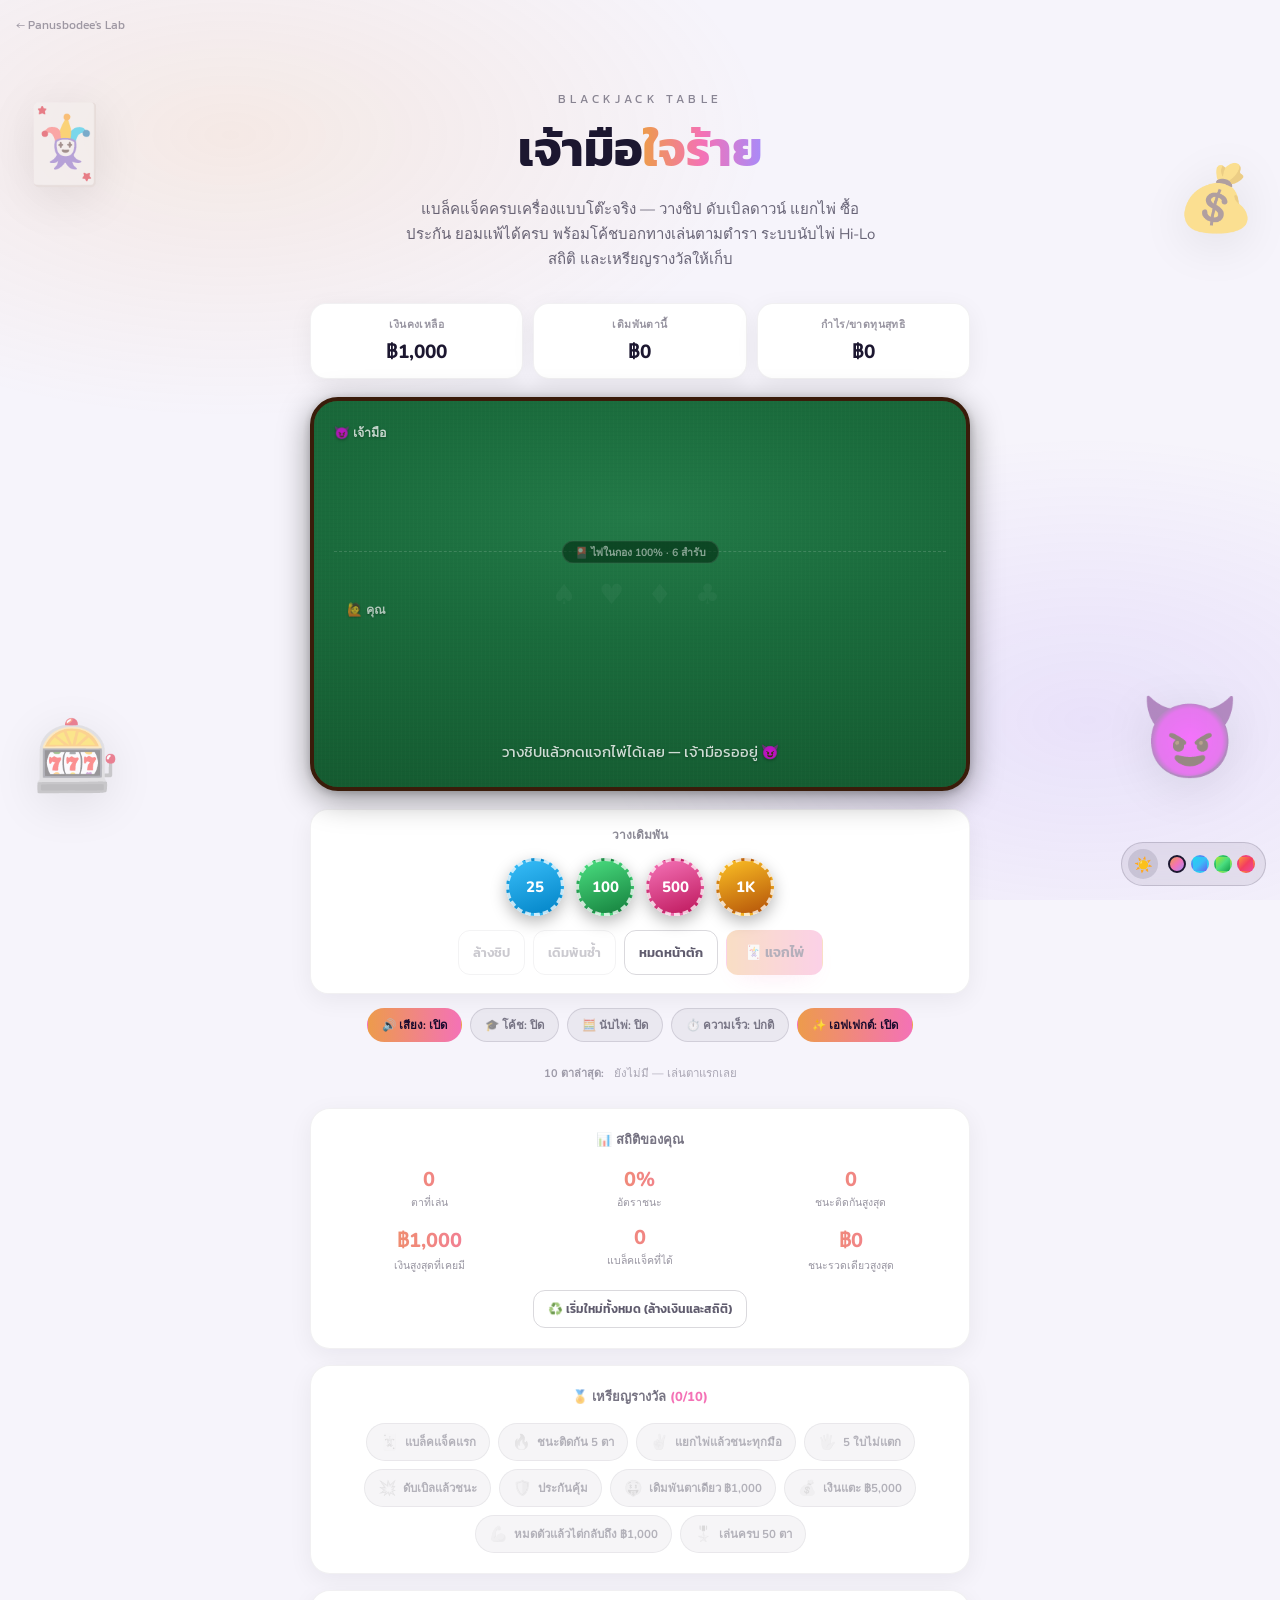
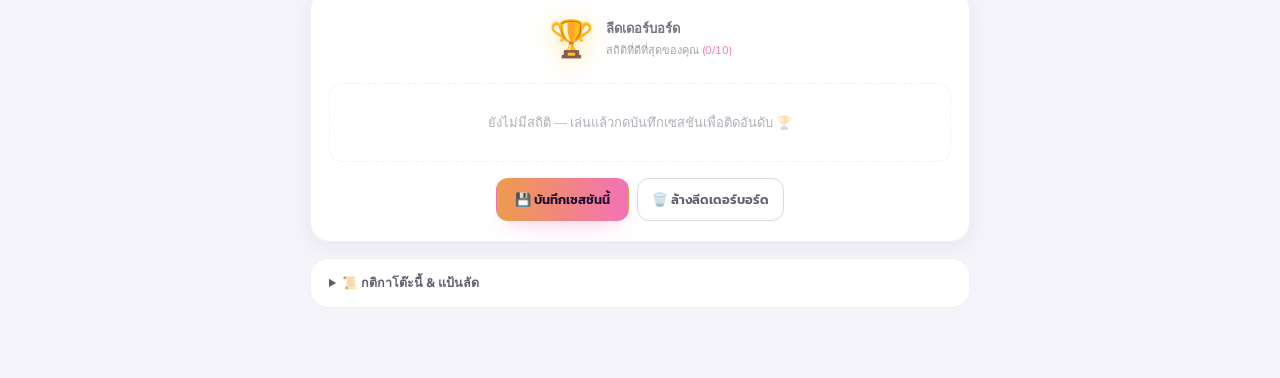
==== commit a04eaee9: "style(blackjack): เปลี่ยนโต๊ะเป็นผ้าสักหลาดเขียวแบบคาสิโนจริง - พื้นโต๊ะเป็นผ้าสักหลาดเขียว (green f" ====
--- a/blackjack/index.html
+++ b/blackjack/index.html
@@ -95,19 +95,23 @@
     <p id="streakFlame" class="streak-flame" hidden></p>
 
     <section id="gameTable" class="table" aria-label="โต๊ะไพ่">
-      <div class="seat">
-        <div class="seat-label">
-          <span><span id="dealerMood" class="dealer-mood">😈</span> เจ้ามือ</span>
-          <span id="dealerScore" class="seat-score"></span>
+      <div class="felt-texture" aria-hidden="true"></div>
+      <div class="felt-logo" aria-hidden="true">♠ ♥ ♦ ♣</div>
+      <div class="table-inner">
+        <div class="seat">
+          <div class="seat-label">
+            <span><span id="dealerMood" class="dealer-mood">😈</span> เจ้ามือ</span>
+            <span id="dealerScore" class="seat-score"></span>
+          </div>
+          <div id="dealerCards" class="cards-row"></div>
         </div>
-        <div id="dealerCards" class="cards-row"></div>
-      </div>
-
-      <div class="table-divider"><span id="shoeInfo" class="shoe-info"></span></div>
-
-      <div id="playerSeats" class="player-seats"></div>
-
-      <p id="message" class="table-message" role="status" aria-live="polite"></p>
+
+        <div class="table-divider"><span id="shoeInfo" class="shoe-info"></span></div>
+
+        <div id="playerSeats" class="player-seats"></div>
+
+        <p id="message" class="table-message" role="status" aria-live="polite"></p>
+      </div>
     </section>
 
     <div id="bettingPanel" class="panel">
--- a/blackjack/styles.css
+++ b/blackjack/styles.css
@@ -128,16 +128,67 @@
   100% { transform: scale(1); }
 }
 
-/* ---------- โต๊ะไพ่ ----------
-   ตัวไพ่ใช้สีอ่อนคงที่ทั้งธีมมืด/สว่าง เพราะไพ่เป็น "วัตถุ" บนโต๊ะ ไม่ใช่พื้นผิวของหน้าเว็บ */
+/* ---------- โต๊ะไพ่ (ผ้าสักหลาดเขียว) ----------
+   โต๊ะจริงทุกธีม: ขอบไม้เข้ม + ผ้าเขียว · ไพ่ใช้สีอ่อนคงที่เพราะเป็น "วัตถุ" บนโต๊ะ */
 .table {
-  border: 1px solid var(--card-border);
-  background: var(--card-bg);
-  box-shadow: var(--card-shadow);
-  backdrop-filter: blur(6px);
-  border-radius: 22px;
-  padding: 20px 18px;
+  position: relative;
+  overflow: hidden;
+  border-radius: 28px;
   margin-bottom: 18px;
+  /* ขอบโต๊ะเหมือนไม้ mahogany */
+  border: 4px solid #3a1c0a;
+  box-shadow:
+    inset 0 0 0 3px #5a2d10,
+    0 8px 32px rgba(0, 0, 0, 0.4),
+    0 2px 8px rgba(0, 0, 0, 0.2);
+  background: #1a6b3c;
+}
+
+/* พื้นผ้าสักหลาดเขียว — เทกซ์เจอร์เส้นใยบนกราเดียนต์ */
+.felt-texture {
+  position: absolute;
+  inset: 0;
+  z-index: 0;
+  background:
+    /* เส้นใยบางๆ ทำให้ดูเหมือนผ้าจริง */
+    repeating-linear-gradient(
+      90deg,
+      transparent 0,
+      transparent 3px,
+      rgba(255, 255, 255, 0.012) 3px,
+      rgba(255, 255, 255, 0.012) 4px
+    ),
+    repeating-linear-gradient(
+      0deg,
+      transparent 0,
+      transparent 3px,
+      rgba(0, 0, 0, 0.018) 3px,
+      rgba(0, 0, 0, 0.018) 4px
+    ),
+    /* กราเดียนต์สักหลาดเขียว */
+    radial-gradient(ellipse 120% 80% at 50% 30%, #237a48 0%, #1a6b3c 40%, #145a30 100%);
+  pointer-events: none;
+}
+
+/* ลายสัญลักษณ์ไพ่ตรงกลางโต๊ะ — จางๆ เหมือนพิมพ์บนผ้า */
+.felt-logo {
+  position: absolute;
+  top: 50%;
+  left: 50%;
+  transform: translate(-50%, -50%);
+  z-index: 0;
+  font-size: 28px;
+  letter-spacing: 0.3em;
+  color: rgba(255, 255, 255, 0.04);
+  white-space: nowrap;
+  pointer-events: none;
+  user-select: none;
+}
+
+.table-inner {
+  position: relative;
+  z-index: 1;
+  padding: 22px 20px;
 }
 
 .table.is-shaking { animation: table-shake 0.45s cubic-bezier(0.36, 0.07, 0.19, 0.97); }
@@ -166,12 +217,14 @@
   font-family: "Nunito", sans-serif;
   font-size: 12.5px;
   font-weight: 700;
-  color: rgba(var(--ink-rgb), 0.55);
+  color: rgba(255, 255, 255, 0.75);
+  text-shadow: 0 1px 3px rgba(0, 0, 0, 0.3);
 }
 
 .seat-score {
   font-weight: 800;
-  color: var(--accent-2);
+  color: #fde68a;
+  text-shadow: 0 1px 4px rgba(0, 0, 0, 0.4);
 }
 
 .table-divider {
@@ -179,18 +232,19 @@
   align-items: center;
   justify-content: center;
   margin: 14px 0;
-  border-top: 1px dashed var(--card-border);
+  border-top: 1px dashed rgba(255, 255, 255, 0.15);
 }
 
 .shoe-info {
   transform: translateY(-50%);
   padding: 2px 12px;
   border-radius: 999px;
-  background: var(--bg);
+  background: rgba(0, 40, 15, 0.6);
+  border: 1px solid rgba(255, 255, 255, 0.1);
   font-family: "Nunito", sans-serif;
   font-size: 10.5px;
   font-weight: 700;
-  color: rgba(var(--ink-rgb), 0.38);
+  color: rgba(255, 255, 255, 0.5);
 }
 
 .cards-row {
@@ -272,15 +326,16 @@
   border-radius: 14px;
   border: 1.5px solid transparent;
   transition: border-color 0.2s ease, background 0.2s ease;
+  position: relative;
+  overflow: hidden;
 }
 .hand.is-active {
-  border-color: var(--accent-2);
-  background: rgba(var(--accent-2-rgb), 0.07);
-}
-.hand.is-won { background: rgba(74, 222, 128, 0.09); }
-.hand.is-lost { background: rgba(251, 113, 133, 0.08); }
-.hand.is-push { background: rgba(251, 191, 36, 0.08); }
-.hand { position: relative; overflow: hidden; }
+  border-color: rgba(253, 230, 138, 0.5);
+  background: rgba(255, 255, 255, 0.06);
+}
+.hand.is-won { background: rgba(74, 222, 128, 0.12); }
+.hand.is-lost { background: rgba(251, 113, 133, 0.1); }
+.hand.is-push { background: rgba(251, 191, 36, 0.1); }
 
 /* ตราประทับผลลัพธ์ — ตบลงมาบนมือไพ่ตอนจบตา */
 .hand-stamp {
@@ -296,10 +351,10 @@
   pointer-events: none;
   animation: stamp-in 0.45s cubic-bezier(0.2, 0.9, 0.3, 1.4) both;
 }
-.hand-stamp.is-win, .hand-stamp.is-bj { color: #22c55e; border: 2.5px solid #22c55e; background: rgba(34, 197, 94, 0.12); }
-.hand-stamp.is-bj { color: #f59e0b; border-color: #f59e0b; background: rgba(245, 158, 11, 0.14); font-size: 13px; }
-.hand-stamp.is-lose, .hand-stamp.is-bust, .hand-stamp.is-surrender { color: #f43f5e; border: 2.5px solid #f43f5e; background: rgba(244, 63, 94, 0.1); }
-.hand-stamp.is-push { color: #f59e0b; border: 2.5px solid #f59e0b; background: rgba(245, 158, 11, 0.1); }
+.hand-stamp.is-win, .hand-stamp.is-bj { color: #86efac; border: 2.5px solid #86efac; background: rgba(34, 197, 94, 0.18); }
+.hand-stamp.is-bj { color: #fde68a; border-color: #fde68a; background: rgba(253, 230, 138, 0.18); font-size: 13px; }
+.hand-stamp.is-lose, .hand-stamp.is-bust, .hand-stamp.is-surrender { color: #fda4af; border: 2.5px solid #fda4af; background: rgba(253, 164, 175, 0.14); }
+.hand-stamp.is-push { color: #fde68a; border: 2.5px solid #fde68a; background: rgba(253, 230, 138, 0.14); }
 
 @keyframes stamp-in {
   0% { transform: translateY(-50%) rotate(-14deg) scale(2.6); opacity: 0; }
@@ -316,14 +371,15 @@
   font-family: "Nunito", sans-serif;
   font-size: 12.5px;
   font-weight: 700;
-  color: rgba(var(--ink-rgb), 0.55);
+  color: rgba(255, 255, 255, 0.65);
+  text-shadow: 0 1px 2px rgba(0, 0, 0, 0.25);
 }
 
 .hand-bet {
   padding: 2px 9px;
   border-radius: 999px;
-  background: rgba(var(--accent-2-rgb), 0.14);
-  color: var(--accent-2);
+  background: rgba(253, 230, 138, 0.2);
+  color: #fde68a;
   font-size: 11px;
 }
 
@@ -331,25 +387,26 @@
   padding: 2px 9px;
   border-radius: 999px;
   font-size: 11px;
-  background: rgba(var(--ink-rgb), 0.08);
-  color: rgba(var(--ink-rgb), 0.6);
-}
-.hand-tag.is-won { background: rgba(74, 222, 128, 0.18); color: #4ade80; }
-.hand-tag.is-lost { background: rgba(251, 113, 133, 0.18); color: #fb7185; }
-.hand-tag.is-push { background: rgba(251, 191, 36, 0.18); color: #fbbf24; }
+  background: rgba(255, 255, 255, 0.1);
+  color: rgba(255, 255, 255, 0.7);
+}
+.hand-tag.is-won { background: rgba(74, 222, 128, 0.22); color: #86efac; }
+.hand-tag.is-lost { background: rgba(251, 113, 133, 0.22); color: #fda4af; }
+.hand-tag.is-push { background: rgba(251, 191, 36, 0.22); color: #fde68a; }
 
 .table-message {
   font-family: "Kanit", sans-serif;
   font-size: 14.5px;
   text-align: center;
   line-height: 1.6;
-  color: rgba(var(--ink-rgb), 0.75);
+  color: rgba(255, 255, 255, 0.8);
+  text-shadow: 0 1px 3px rgba(0, 0, 0, 0.3);
   margin: 16px 0 0;
   min-height: 24px;
 }
-.table-message.is-win { color: #4ade80; font-weight: 600; }
-.table-message.is-lose { color: #fb7185; font-weight: 600; }
-.table-message.is-push { color: #fbbf24; font-weight: 600; }
+.table-message.is-win { color: #86efac; font-weight: 600; }
+.table-message.is-lose { color: #fda4af; font-weight: 600; }
+.table-message.is-push { color: #fde68a; font-weight: 600; }
 
 /* ---------- แผงควบคุม (วางเดิมพัน / ตัวเลือกในตา) ---------- */
 .panel {
@@ -966,6 +1023,9 @@
   .hud-item { padding: 10px 5px; border-radius: 13px; }
   .hud-value { font-size: 16px; }
   .hud-label { font-size: 9.5px; }
+  .table { border-radius: 20px; border-width: 3px; }
+  .table-inner { padding: 16px 14px; }
+  .felt-logo { font-size: 20px; }
   .card { width: 48px; height: 68px; }
   .card-rank { font-size: 17px; }
   .hand-stamp { font-size: 13px; padding: 4px 10px; }
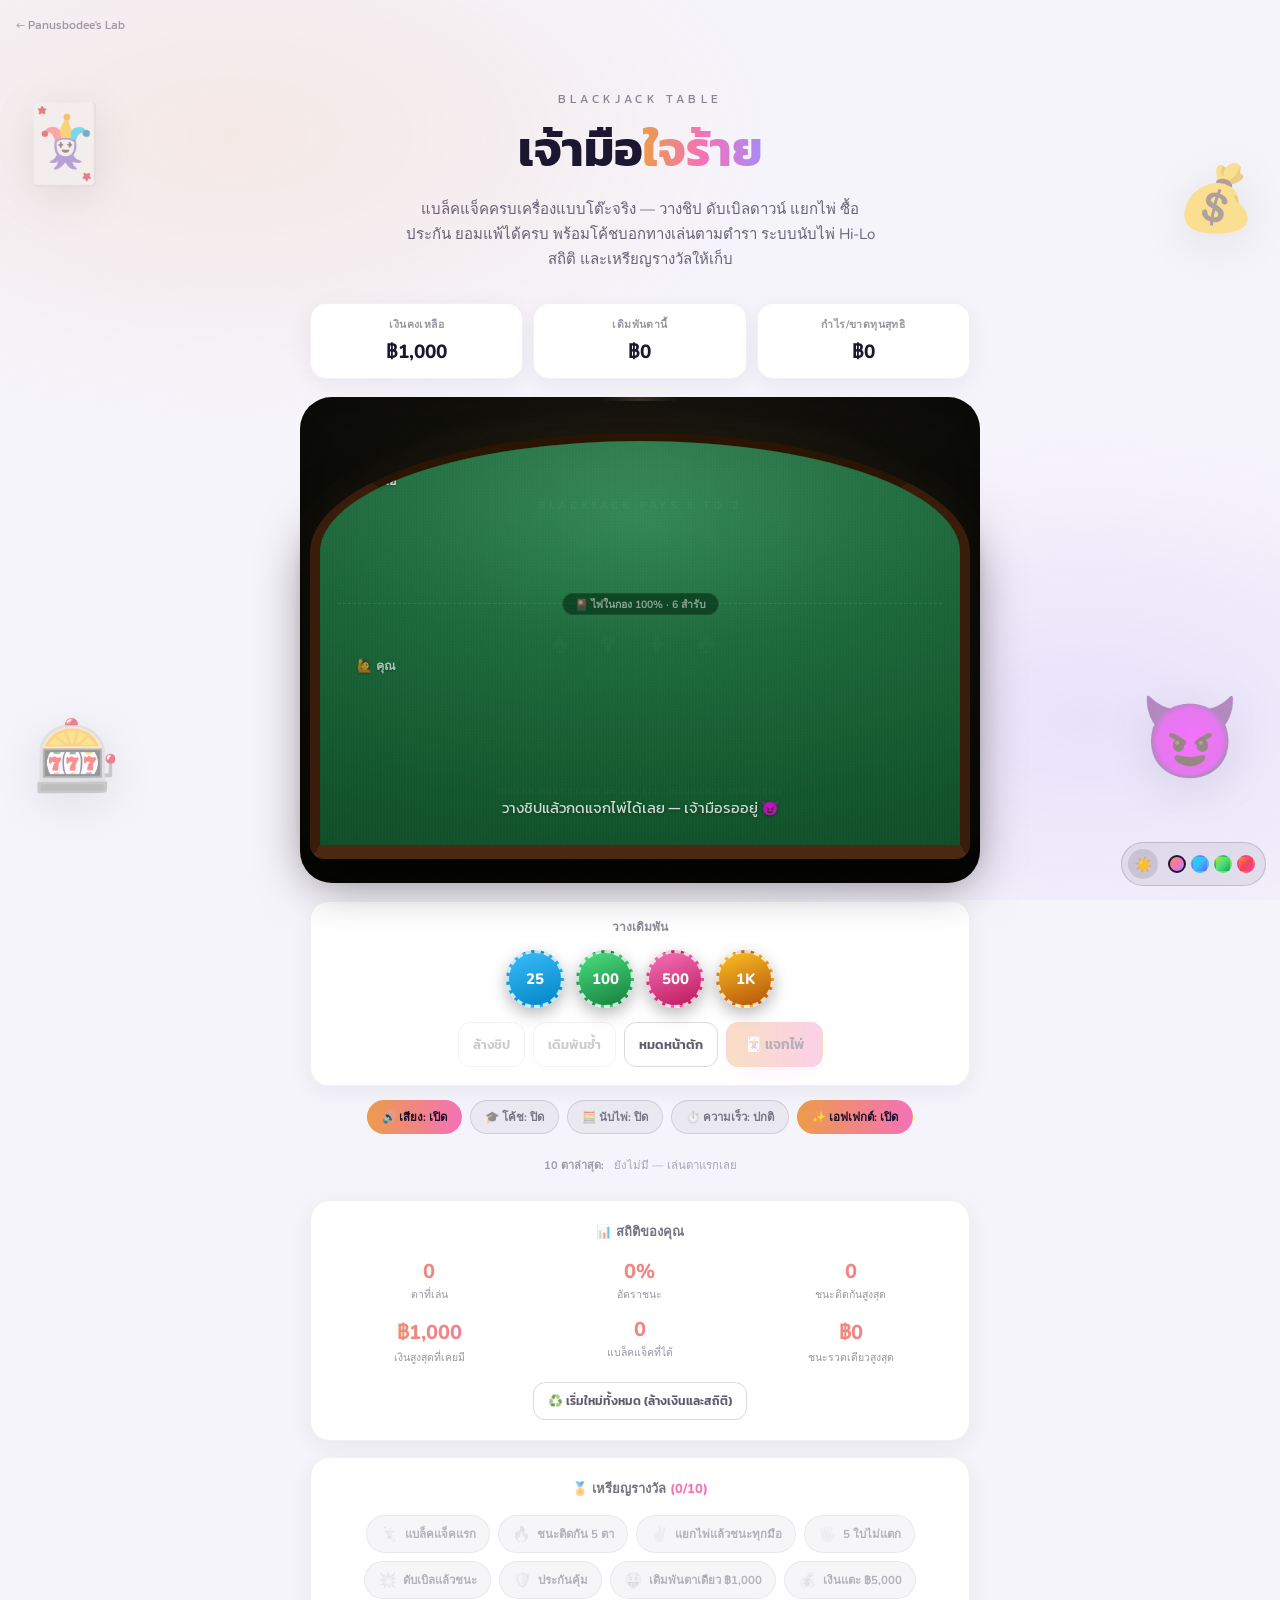
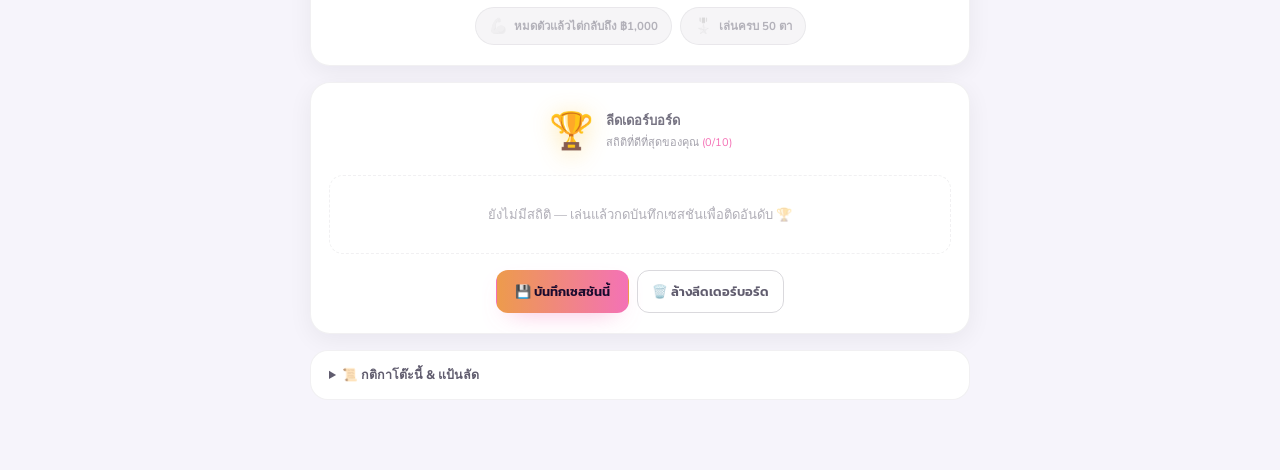
==== commit e7639446: "style(blackjack): โต๊ะ immersive แบบคาสิโนจริง — โค้งครึ่งวงกลม ขอบหนังหนา ไฟสปอตไลท์ - เพิ่ม casino" ====
--- a/blackjack/index.html
+++ b/blackjack/index.html
@@ -94,25 +94,32 @@
 
     <p id="streakFlame" class="streak-flame" hidden></p>
 
-    <section id="gameTable" class="table" aria-label="โต๊ะไพ่">
-      <div class="felt-texture" aria-hidden="true"></div>
-      <div class="felt-logo" aria-hidden="true">♠ ♥ ♦ ♣</div>
-      <div class="table-inner">
-        <div class="seat">
-          <div class="seat-label">
-            <span><span id="dealerMood" class="dealer-mood">😈</span> เจ้ามือ</span>
-            <span id="dealerScore" class="seat-score"></span>
+    <div class="casino-scene">
+      <section id="gameTable" class="table" aria-label="โต๊ะไพ่">
+        <div class="felt-texture" aria-hidden="true"></div>
+        <div class="felt-markings" aria-hidden="true">
+          <span class="felt-text felt-pays">BLACKJACK PAYS 3 TO 2</span>
+          <span class="felt-text felt-suits">♠ ♥ ♦ ♣</span>
+          <span class="felt-text felt-rule">DEALER MUST STAND ON ALL 17s &middot; INSURANCE PAYS 2 TO 1</span>
+        </div>
+        <div class="table-spotlight" aria-hidden="true"></div>
+        <div class="table-inner">
+          <div class="seat">
+            <div class="seat-label">
+              <span><span id="dealerMood" class="dealer-mood">😈</span> เจ้ามือ</span>
+              <span id="dealerScore" class="seat-score"></span>
+            </div>
+            <div id="dealerCards" class="cards-row"></div>
           </div>
-          <div id="dealerCards" class="cards-row"></div>
+
+          <div class="table-divider"><span id="shoeInfo" class="shoe-info"></span></div>
+
+          <div id="playerSeats" class="player-seats"></div>
+
+          <p id="message" class="table-message" role="status" aria-live="polite"></p>
         </div>
-
-        <div class="table-divider"><span id="shoeInfo" class="shoe-info"></span></div>
-
-        <div id="playerSeats" class="player-seats"></div>
-
-        <p id="message" class="table-message" role="status" aria-live="polite"></p>
-      </div>
-    </section>
+      </section>
+    </div>
 
     <div id="bettingPanel" class="panel">
       <div class="panel-label">วางเดิมพัน</div>
--- a/blackjack/styles.css
+++ b/blackjack/styles.css
@@ -128,67 +128,118 @@
   100% { transform: scale(1); }
 }
 
-/* ---------- โต๊ะไพ่ (ผ้าสักหลาดเขียว) ----------
-   โต๊ะจริงทุกธีม: ขอบไม้เข้ม + ผ้าเขียว · ไพ่ใช้สีอ่อนคงที่เพราะเป็น "วัตถุ" บนโต๊ะ */
+/* ---------- Casino scene (dark floor + overhead light) ---------- */
+.casino-scene {
+  position: relative;
+  margin: 0 -10px 18px;
+  padding: 36px 10px 24px;
+  border-radius: 32px;
+  background:
+    radial-gradient(ellipse 50% 28% at 50% 0%, rgba(255, 220, 150, 0.06) 0%, transparent 100%),
+    repeating-linear-gradient(45deg, rgba(255,255,255,0.004) 0, rgba(255,255,255,0.004) 1px, transparent 1px, transparent 18px),
+    repeating-linear-gradient(-45deg, rgba(255,255,255,0.004) 0, rgba(255,255,255,0.004) 1px, transparent 1px, transparent 18px),
+    linear-gradient(180deg, #0c0c09 0%, #0e100b 50%, #080a06 100%);
+  box-shadow: inset 0 0 60px rgba(0, 0, 0, 0.4);
+}
+
+.casino-scene::before {
+  content: "";
+  position: absolute;
+  top: 0;
+  left: 50%;
+  transform: translateX(-50%);
+  width: 80px;
+  height: 4px;
+  border-radius: 0 0 6px 6px;
+  background: linear-gradient(90deg, transparent, rgba(160, 140, 100, 0.25), transparent);
+}
+
+/* ---------- โต๊ะไพ่ (immersive casino table) ---------- */
 .table {
   position: relative;
   overflow: hidden;
-  border-radius: 28px;
-  margin-bottom: 18px;
-  /* ขอบโต๊ะเหมือนไม้ mahogany */
-  border: 4px solid #3a1c0a;
+  border-radius: 50% 50% 14px 14px / 28% 28% 14px 14px;
+  border-width: 8px 10px 14px 10px;
+  border-style: solid;
+  border-color: #2a1505 #3a1c0a #4a2812 #3a1c0a;
   box-shadow:
-    inset 0 0 0 3px #5a2d10,
-    0 8px 32px rgba(0, 0, 0, 0.4),
-    0 2px 8px rgba(0, 0, 0, 0.2);
+    inset 0 0 0 2px #1a0a02,
+    inset 0 0 0 5px rgba(139, 94, 60, 0.25),
+    inset 0 5px 12px rgba(0, 0, 0, 0.4),
+    inset 0 -2px 8px rgba(0, 0, 0, 0.2),
+    0 -10px 30px rgba(255, 200, 100, 0.05),
+    0 20px 50px rgba(0, 0, 0, 0.55),
+    0 5px 15px rgba(0, 0, 0, 0.3);
   background: #1a6b3c;
 }
 
-/* พื้นผ้าสักหลาดเขียว — เทกซ์เจอร์เส้นใยบนกราเดียนต์ */
 .felt-texture {
   position: absolute;
   inset: 0;
   z-index: 0;
   background:
-    /* เส้นใยบางๆ ทำให้ดูเหมือนผ้าจริง */
-    repeating-linear-gradient(
-      90deg,
-      transparent 0,
-      transparent 3px,
-      rgba(255, 255, 255, 0.012) 3px,
-      rgba(255, 255, 255, 0.012) 4px
-    ),
-    repeating-linear-gradient(
-      0deg,
-      transparent 0,
-      transparent 3px,
-      rgba(0, 0, 0, 0.018) 3px,
-      rgba(0, 0, 0, 0.018) 4px
-    ),
-    /* กราเดียนต์สักหลาดเขียว */
-    radial-gradient(ellipse 120% 80% at 50% 30%, #237a48 0%, #1a6b3c 40%, #145a30 100%);
+    repeating-linear-gradient(90deg, transparent 0, transparent 2px, rgba(255,255,255,0.014) 2px, rgba(255,255,255,0.014) 3px),
+    repeating-linear-gradient(0deg, transparent 0, transparent 2px, rgba(0,0,0,0.02) 2px, rgba(0,0,0,0.02) 3px),
+    repeating-linear-gradient(45deg, transparent 0, transparent 8px, rgba(255,255,255,0.005) 8px, rgba(255,255,255,0.005) 9px),
+    radial-gradient(ellipse 120% 100% at 50% 18%, #257e4b 0%, #1a6b3c 30%, #145a30 65%, #0f4a26 100%);
   pointer-events: none;
 }
 
-/* ลายสัญลักษณ์ไพ่ตรงกลางโต๊ะ — จางๆ เหมือนพิมพ์บนผ้า */
-.felt-logo {
+.felt-markings {
   position: absolute;
-  top: 50%;
-  left: 50%;
-  transform: translate(-50%, -50%);
+  inset: 0;
   z-index: 0;
-  font-size: 28px;
-  letter-spacing: 0.3em;
-  color: rgba(255, 255, 255, 0.04);
-  white-space: nowrap;
   pointer-events: none;
   user-select: none;
+}
+
+.felt-text {
+  position: absolute;
+  left: 50%;
+  transform: translateX(-50%);
+  font-family: "Nunito", sans-serif;
+  font-weight: 800;
+  letter-spacing: 0.2em;
+  text-transform: uppercase;
+  color: rgba(255, 255, 255, 0.045);
+  white-space: nowrap;
+}
+
+.felt-pays {
+  top: 14%;
+  font-size: 11px;
+  letter-spacing: 0.3em;
+}
+
+.felt-suits {
+  top: 50%;
+  transform: translateX(-50%) translateY(-50%);
+  font-size: 30px;
+  letter-spacing: 0.4em;
+  color: rgba(255, 255, 255, 0.025);
+}
+
+.felt-rule {
+  bottom: 12%;
+  font-size: 8px;
+  letter-spacing: 0.12em;
+  color: rgba(255, 255, 255, 0.032);
+}
+
+.table-spotlight {
+  position: absolute;
+  inset: 0;
+  z-index: 0;
+  background:
+    radial-gradient(ellipse 70% 45% at 50% 6%, rgba(255, 255, 210, 0.07) 0%, transparent 100%),
+    radial-gradient(ellipse 100% 70% at 50% 25%, rgba(255, 255, 220, 0.025) 0%, transparent 100%);
+  pointer-events: none;
 }
 
 .table-inner {
   position: relative;
   z-index: 1;
-  padding: 22px 20px;
+  padding: 30px 24px 24px;
 }
 
 .table.is-shaking { animation: table-shake 0.45s cubic-bezier(0.36, 0.07, 0.19, 0.97); }
@@ -231,8 +282,8 @@
   display: flex;
   align-items: center;
   justify-content: center;
-  margin: 14px 0;
-  border-top: 1px dashed rgba(255, 255, 255, 0.15);
+  margin: 18px -6px;
+  border-top: 1.5px dashed rgba(253, 230, 138, 0.1);
 }
 
 .shoe-info {
@@ -1023,9 +1074,12 @@
   .hud-item { padding: 10px 5px; border-radius: 13px; }
   .hud-value { font-size: 16px; }
   .hud-label { font-size: 9.5px; }
-  .table { border-radius: 20px; border-width: 3px; }
-  .table-inner { padding: 16px 14px; }
-  .felt-logo { font-size: 20px; }
+  .casino-scene { margin: 0 -6px 14px; padding: 24px 6px 16px; border-radius: 22px; }
+  .table { border-radius: 50% 50% 10px 10px / 22% 22% 10px 10px; border-width: 5px 6px 9px 6px; }
+  .table-inner { padding: 22px 14px 16px; }
+  .felt-pays { font-size: 8px; top: 10%; }
+  .felt-suits { font-size: 22px; }
+  .felt-rule { font-size: 6px; bottom: 8%; }
   .card { width: 48px; height: 68px; }
   .card-rank { font-size: 17px; }
   .hand-stamp { font-size: 13px; padding: 4px 10px; }
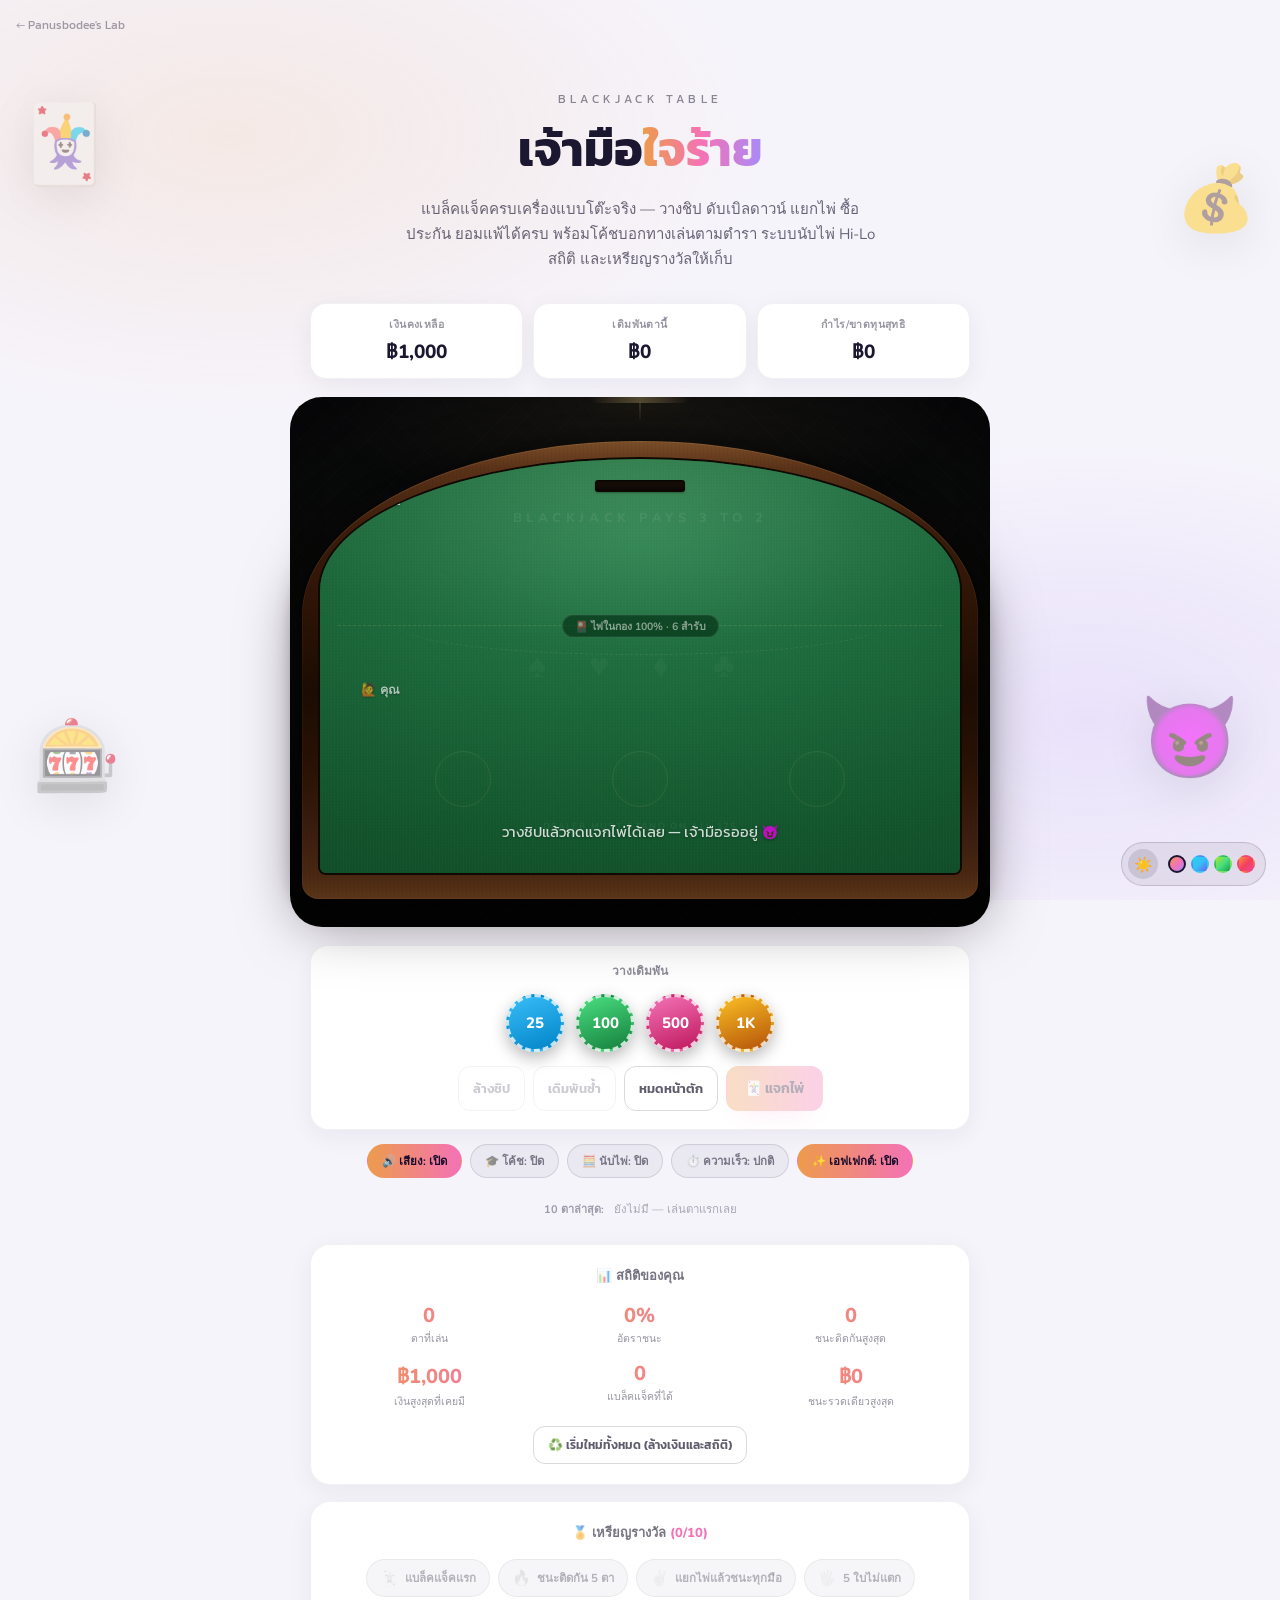
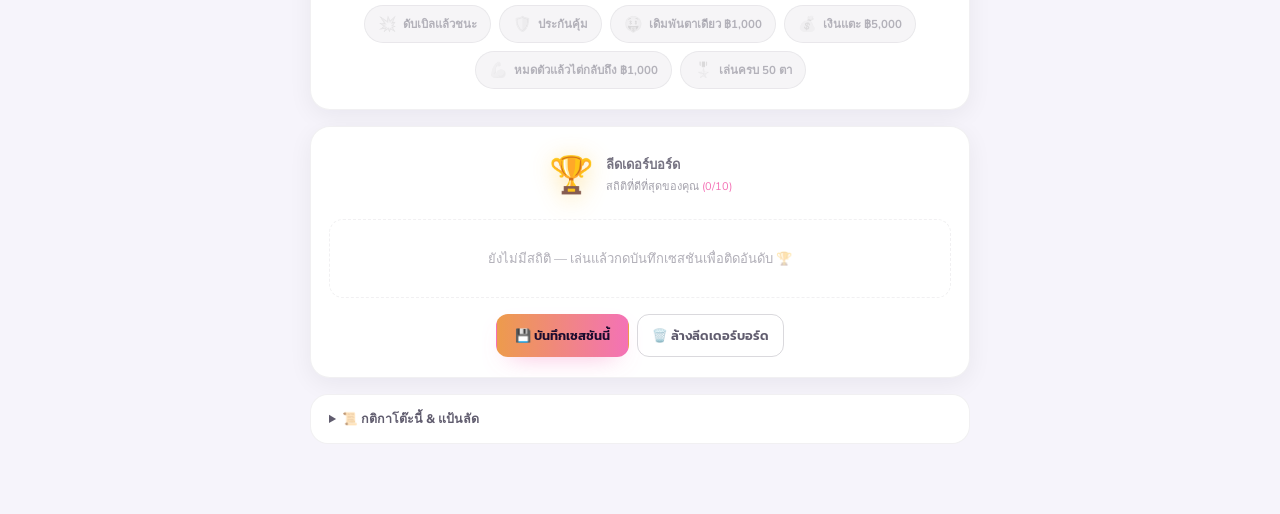
==== commit 697e119c: "style(blackjack): v2 โต๊ะคาสิโนสมจริง — ขอบหนัง 3D, วงเดิมพัน, chip tray - เพิ่ม .table-rail wrapper" ====
--- a/blackjack/index.html
+++ b/blackjack/index.html
@@ -95,30 +95,38 @@
     <p id="streakFlame" class="streak-flame" hidden></p>
 
     <div class="casino-scene">
-      <section id="gameTable" class="table" aria-label="โต๊ะไพ่">
-        <div class="felt-texture" aria-hidden="true"></div>
-        <div class="felt-markings" aria-hidden="true">
-          <span class="felt-text felt-pays">BLACKJACK PAYS 3 TO 2</span>
-          <span class="felt-text felt-suits">♠ ♥ ♦ ♣</span>
-          <span class="felt-text felt-rule">DEALER MUST STAND ON ALL 17s &middot; INSURANCE PAYS 2 TO 1</span>
-        </div>
-        <div class="table-spotlight" aria-hidden="true"></div>
-        <div class="table-inner">
-          <div class="seat">
-            <div class="seat-label">
-              <span><span id="dealerMood" class="dealer-mood">😈</span> เจ้ามือ</span>
-              <span id="dealerScore" class="seat-score"></span>
+      <div class="table-rail">
+        <section id="gameTable" class="table" aria-label="โต๊ะไพ่">
+          <div class="felt-texture" aria-hidden="true"></div>
+          <div class="felt-markings" aria-hidden="true">
+            <span class="felt-text felt-pays">BLACKJACK PAYS 3 TO 2</span>
+            <span class="felt-text felt-suits">♠ ♥ ♦ ♣</span>
+            <span class="felt-text felt-rule">DEALER MUST STAND ON ALL 17s</span>
+            <span class="felt-arc"></span>
+            <span class="felt-text felt-insurance">INSURANCE PAYS 2 TO 1</span>
+            <span class="felt-spot felt-spot-l"></span>
+            <span class="felt-spot felt-spot-c"></span>
+            <span class="felt-spot felt-spot-r"></span>
+          </div>
+          <div class="table-spotlight" aria-hidden="true"></div>
+          <div class="chip-tray" aria-hidden="true"></div>
+          <div class="table-inner">
+            <div class="seat">
+              <div class="seat-label">
+                <span><span id="dealerMood" class="dealer-mood">😈</span> เจ้ามือ</span>
+                <span id="dealerScore" class="seat-score"></span>
+              </div>
+              <div id="dealerCards" class="cards-row"></div>
             </div>
-            <div id="dealerCards" class="cards-row"></div>
+
+            <div class="table-divider"><span id="shoeInfo" class="shoe-info"></span></div>
+
+            <div id="playerSeats" class="player-seats"></div>
+
+            <p id="message" class="table-message" role="status" aria-live="polite"></p>
           </div>
-
-          <div class="table-divider"><span id="shoeInfo" class="shoe-info"></span></div>
-
-          <div id="playerSeats" class="player-seats"></div>
-
-          <p id="message" class="table-message" role="status" aria-live="polite"></p>
-        </div>
-      </section>
+        </section>
+      </div>
     </div>
 
     <div id="bettingPanel" class="panel">
--- a/blackjack/styles.css
+++ b/blackjack/styles.css
@@ -131,15 +131,15 @@
 /* ---------- Casino scene (dark floor + overhead light) ---------- */
 .casino-scene {
   position: relative;
-  margin: 0 -10px 18px;
-  padding: 36px 10px 24px;
+  margin: 0 -20px 18px;
+  padding: 44px 12px 28px;
   border-radius: 32px;
   background:
-    radial-gradient(ellipse 50% 28% at 50% 0%, rgba(255, 220, 150, 0.06) 0%, transparent 100%),
-    repeating-linear-gradient(45deg, rgba(255,255,255,0.004) 0, rgba(255,255,255,0.004) 1px, transparent 1px, transparent 18px),
-    repeating-linear-gradient(-45deg, rgba(255,255,255,0.004) 0, rgba(255,255,255,0.004) 1px, transparent 1px, transparent 18px),
-    linear-gradient(180deg, #0c0c09 0%, #0e100b 50%, #080a06 100%);
-  box-shadow: inset 0 0 60px rgba(0, 0, 0, 0.4);
+    radial-gradient(ellipse 45% 25% at 50% 0%, rgba(255, 230, 160, 0.08) 0%, transparent 100%),
+    repeating-linear-gradient(45deg, rgba(255,255,255,0.006) 0, rgba(255,255,255,0.006) 1px, transparent 1px, transparent 16px),
+    repeating-linear-gradient(-45deg, rgba(255,255,255,0.006) 0, rgba(255,255,255,0.006) 1px, transparent 1px, transparent 16px),
+    linear-gradient(180deg, #08080a 0%, #0c0e0a 50%, #060806 100%);
+  box-shadow: inset 0 0 80px rgba(0, 0, 0, 0.5);
 }
 
 .casino-scene::before {
@@ -148,28 +148,62 @@
   top: 0;
   left: 50%;
   transform: translateX(-50%);
-  width: 80px;
-  height: 4px;
-  border-radius: 0 0 6px 6px;
-  background: linear-gradient(90deg, transparent, rgba(160, 140, 100, 0.25), transparent);
-}
-
-/* ---------- โต๊ะไพ่ (immersive casino table) ---------- */
+  width: 100px;
+  height: 6px;
+  border-radius: 0 0 8px 8px;
+  background: linear-gradient(90deg, transparent, rgba(140, 120, 80, 0.3), rgba(180, 155, 100, 0.4), rgba(140, 120, 80, 0.3), transparent);
+  box-shadow: 0 4px 20px rgba(255, 200, 100, 0.08);
+}
+
+.casino-scene::after {
+  content: "";
+  position: absolute;
+  top: 6px;
+  left: 50%;
+  transform: translateX(-50%);
+  width: 2px;
+  height: 18px;
+  background: linear-gradient(180deg, rgba(120, 100, 70, 0.35), rgba(120, 100, 70, 0.06));
+}
+
+/* ---------- Table rail (padded leather bumper) ---------- */
+.table-rail {
+  position: relative;
+  border-radius: 50% 50% 16px 16px / 38% 38% 16px 16px;
+  padding: 16px 16px 24px;
+  background:
+    repeating-linear-gradient(87deg, rgba(0,0,0,0.04) 0, rgba(0,0,0,0.04) 1px, transparent 1px, transparent 4px),
+    linear-gradient(180deg,
+      #7a4e28 0%,
+      #5a3218 6%,
+      #3a1c0a 20%,
+      #2a1205 40%,
+      #1c0c03 55%,
+      #2a1205 72%,
+      #3d2010 88%,
+      #4a2812 95%,
+      #5a3518 100%
+    );
+  box-shadow:
+    inset 0 1px 0 rgba(200, 160, 100, 0.18),
+    inset 0 -1px 0 rgba(200, 160, 100, 0.06),
+    inset 1px 0 0 rgba(160, 120, 70, 0.08),
+    inset -1px 0 0 rgba(160, 120, 70, 0.08),
+    0 0 30px rgba(0, 0, 0, 0.3),
+    0 20px 60px rgba(0, 0, 0, 0.5),
+    0 5px 20px rgba(0, 0, 0, 0.4);
+}
+
+/* ---------- โต๊ะไพ่ (felt surface inside the rail) ---------- */
 .table {
   position: relative;
   overflow: hidden;
-  border-radius: 50% 50% 14px 14px / 28% 28% 14px 14px;
-  border-width: 8px 10px 14px 10px;
-  border-style: solid;
-  border-color: #2a1505 #3a1c0a #4a2812 #3a1c0a;
+  border-radius: 50% 50% 8px 8px / 32% 32% 8px 8px;
+  border: 2px solid #0f0803;
   box-shadow:
-    inset 0 0 0 2px #1a0a02,
-    inset 0 0 0 5px rgba(139, 94, 60, 0.25),
-    inset 0 5px 12px rgba(0, 0, 0, 0.4),
-    inset 0 -2px 8px rgba(0, 0, 0, 0.2),
-    0 -10px 30px rgba(255, 200, 100, 0.05),
-    0 20px 50px rgba(0, 0, 0, 0.55),
-    0 5px 15px rgba(0, 0, 0, 0.3);
+    inset 0 0 30px rgba(0, 0, 0, 0.35),
+    inset 0 0 60px rgba(0, 0, 0, 0.12),
+    inset 0 2px 4px rgba(0, 0, 0, 0.5);
   background: #1a6b3c;
 }
 
@@ -201,29 +235,74 @@
   font-weight: 800;
   letter-spacing: 0.2em;
   text-transform: uppercase;
-  color: rgba(255, 255, 255, 0.045);
+  color: rgba(255, 255, 255, 0.07);
   white-space: nowrap;
 }
 
 .felt-pays {
-  top: 14%;
-  font-size: 11px;
-  letter-spacing: 0.3em;
+  top: 12%;
+  font-size: 13px;
+  letter-spacing: 0.35em;
 }
 
 .felt-suits {
   top: 50%;
   transform: translateX(-50%) translateY(-50%);
-  font-size: 30px;
-  letter-spacing: 0.4em;
-  color: rgba(255, 255, 255, 0.025);
+  font-size: 34px;
+  letter-spacing: 0.5em;
+  color: rgba(255, 255, 255, 0.03);
 }
 
 .felt-rule {
-  bottom: 12%;
-  font-size: 8px;
-  letter-spacing: 0.12em;
-  color: rgba(255, 255, 255, 0.032);
+  bottom: 10%;
+  font-size: 9px;
+  letter-spacing: 0.15em;
+  color: rgba(255, 255, 255, 0.055);
+}
+
+.felt-arc {
+  position: absolute;
+  top: 40%;
+  left: 12%;
+  right: 12%;
+  height: 30px;
+  border: none;
+  border-bottom: 1.5px dashed rgba(253, 230, 138, 0.09);
+  border-radius: 0 0 50% 50% / 0 0 100% 100%;
+}
+
+.felt-insurance {
+  top: 39%;
+  font-size: 7px;
+  letter-spacing: 0.25em;
+  color: rgba(253, 230, 138, 0.07);
+}
+
+.felt-spot {
+  position: absolute;
+  bottom: 16%;
+  width: 56px;
+  height: 56px;
+  border-radius: 50%;
+  border: 1.5px solid rgba(253, 230, 138, 0.09);
+  box-shadow: inset 0 0 10px rgba(253, 230, 138, 0.03);
+}
+.felt-spot-l { left: 18%; }
+.felt-spot-c { left: 50%; transform: translateX(-50%); }
+.felt-spot-r { right: 18%; }
+
+.chip-tray {
+  position: absolute;
+  top: 5%;
+  left: 50%;
+  transform: translateX(-50%);
+  width: 90px;
+  height: 12px;
+  border-radius: 3px;
+  border: 1px solid rgba(0, 0, 0, 0.4);
+  background: linear-gradient(180deg, #1a0f08, #0d0704);
+  box-shadow: inset 0 1px 3px rgba(0,0,0,0.5), 0 1px 2px rgba(0,0,0,0.3);
+  z-index: 0;
 }
 
 .table-spotlight {
@@ -231,15 +310,15 @@
   inset: 0;
   z-index: 0;
   background:
-    radial-gradient(ellipse 70% 45% at 50% 6%, rgba(255, 255, 210, 0.07) 0%, transparent 100%),
-    radial-gradient(ellipse 100% 70% at 50% 25%, rgba(255, 255, 220, 0.025) 0%, transparent 100%);
+    radial-gradient(ellipse 65% 40% at 50% 5%, rgba(255, 255, 210, 0.09) 0%, transparent 100%),
+    radial-gradient(ellipse 100% 70% at 50% 25%, rgba(255, 255, 220, 0.03) 0%, transparent 100%);
   pointer-events: none;
 }
 
 .table-inner {
   position: relative;
   z-index: 1;
-  padding: 30px 24px 24px;
+  padding: 32px 28px 28px;
 }
 
 .table.is-shaking { animation: table-shake 0.45s cubic-bezier(0.36, 0.07, 0.19, 0.97); }
@@ -282,8 +361,8 @@
   display: flex;
   align-items: center;
   justify-content: center;
-  margin: 18px -6px;
-  border-top: 1.5px dashed rgba(253, 230, 138, 0.1);
+  margin: 20px -10px;
+  border-top: 1.5px dashed rgba(253, 230, 138, 0.12);
 }
 
 .shoe-info {
@@ -1074,12 +1153,16 @@
   .hud-item { padding: 10px 5px; border-radius: 13px; }
   .hud-value { font-size: 16px; }
   .hud-label { font-size: 9.5px; }
-  .casino-scene { margin: 0 -6px 14px; padding: 24px 6px 16px; border-radius: 22px; }
-  .table { border-radius: 50% 50% 10px 10px / 22% 22% 10px 10px; border-width: 5px 6px 9px 6px; }
-  .table-inner { padding: 22px 14px 16px; }
-  .felt-pays { font-size: 8px; top: 10%; }
+  .casino-scene { margin: 0 -8px 14px; padding: 28px 6px 18px; border-radius: 22px; }
+  .table-rail { border-radius: 50% 50% 12px 12px / 30% 30% 12px 12px; padding: 10px 10px 16px; }
+  .table { border-radius: 50% 50% 6px 6px / 25% 25% 6px 6px; }
+  .table-inner { padding: 22px 16px 18px; }
+  .felt-pays { font-size: 8px; top: 8%; letter-spacing: 0.2em; }
   .felt-suits { font-size: 22px; }
-  .felt-rule { font-size: 6px; bottom: 8%; }
+  .felt-rule { font-size: 6px; bottom: 6%; }
+  .felt-arc { left: 8%; right: 8%; }
+  .felt-spot { width: 38px; height: 38px; bottom: 12%; }
+  .chip-tray { width: 55px; height: 8px; top: 3%; }
   .card { width: 48px; height: 68px; }
   .card-rank { font-size: 17px; }
   .hand-stamp { font-size: 13px; padding: 4px 10px; }
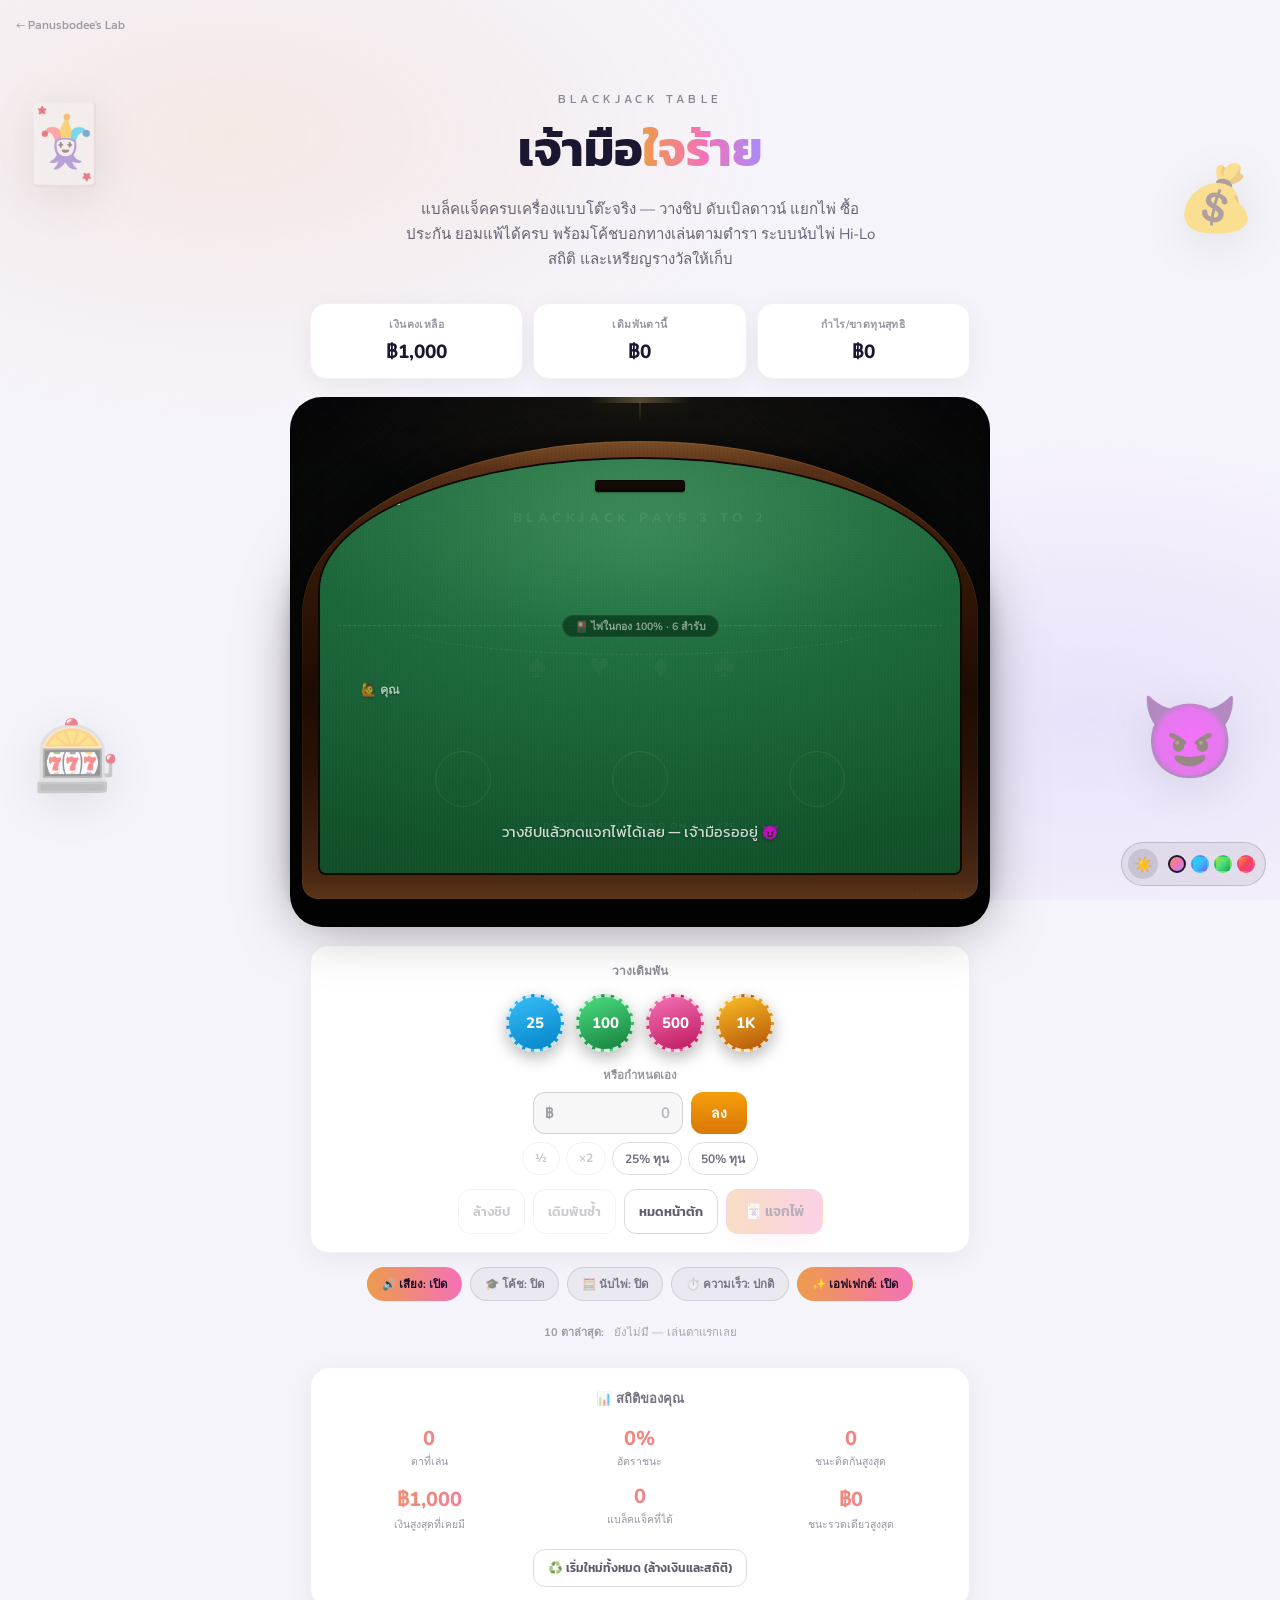
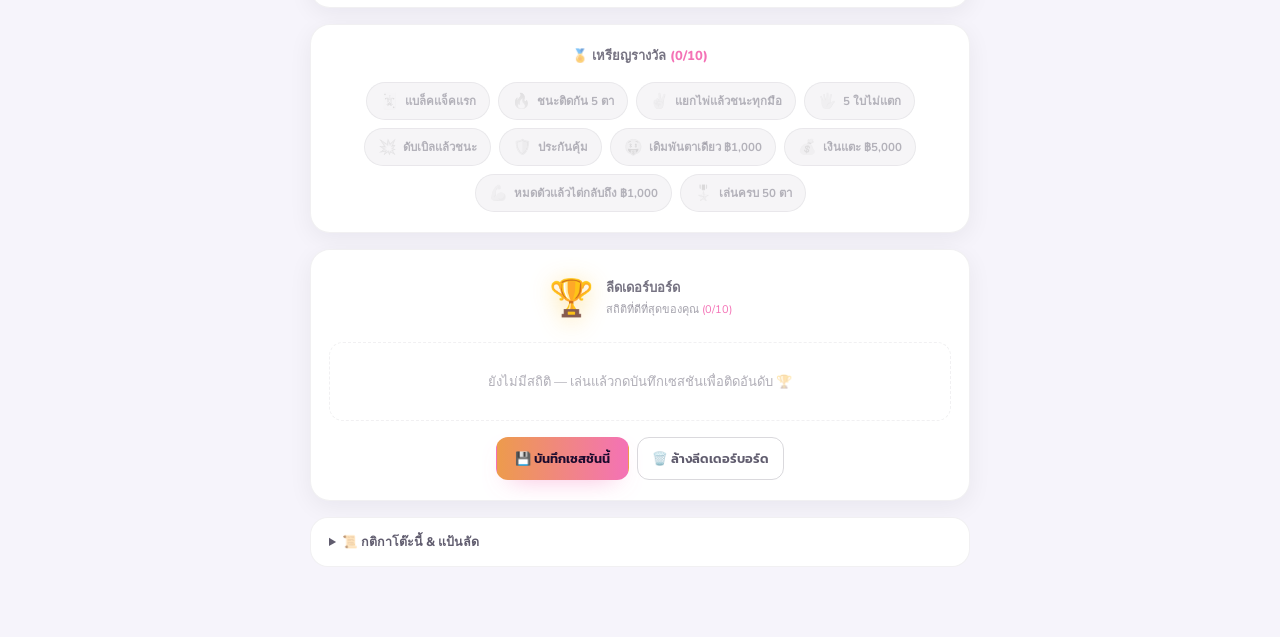
==== commit 7e59b627: "feat(blackjack): กำหนดยอดเดิมพันเองได้ + วางชิปบนวงเดิมพันจริงบนโต๊ะ เดิมลงเดิมพันได้แค่กดชิปทีละใบ " ====
--- a/blackjack/index.html
+++ b/blackjack/index.html
@@ -108,6 +108,10 @@
             <span class="felt-spot felt-spot-c"></span>
             <span class="felt-spot felt-spot-r"></span>
           </div>
+          <div id="feltBet" class="felt-bet" aria-hidden="true">
+            <div id="feltBetStack" class="felt-bet-stack"></div>
+            <span id="feltBetAmount" class="felt-bet-amount"></span>
+          </div>
           <div class="table-spotlight" aria-hidden="true"></div>
           <div class="chip-tray" aria-hidden="true"></div>
           <div class="table-inner">
@@ -138,6 +142,25 @@
         <button type="button" class="chip chip-1000" data-chip="1000">1K</button>
       </div>
       <div id="betStack" class="bet-stack" aria-hidden="true"></div>
+
+      <div class="bet-custom">
+        <label class="bet-custom-label" for="betInput">หรือกำหนดเอง</label>
+        <div class="bet-custom-row">
+          <span class="bet-input-wrap">
+            <span class="bet-input-prefix" aria-hidden="true">฿</span>
+            <input type="number" id="betInput" class="bet-input" min="25" step="25"
+                   inputmode="numeric" placeholder="0" aria-label="จำนวนเงินเดิมพัน">
+          </span>
+          <button type="button" id="setBetBtn" class="btn btn-set">ลง</button>
+        </div>
+        <div class="bet-quick" role="group" aria-label="ปรับเดิมพันแบบเร็ว">
+          <button type="button" class="btn-quick" data-bet-mult="0.5">½</button>
+          <button type="button" class="btn-quick" data-bet-mult="2">×2</button>
+          <button type="button" class="btn-quick" data-bet-pct="0.25">25% ทุน</button>
+          <button type="button" class="btn-quick" data-bet-pct="0.5">50% ทุน</button>
+        </div>
+      </div>
+
       <div class="panel-actions">
         <button type="button" id="clearBetBtn" class="btn btn-ghost">ล้างชิป</button>
         <button type="button" id="rebetBtn" class="btn btn-ghost">เดิมพันซ้ำ</button>
--- a/blackjack/styles.css
+++ b/blackjack/styles.css
@@ -291,6 +291,47 @@
 .felt-spot-c { left: 50%; transform: translateX(-50%); }
 .felt-spot-r { right: 18%; }
 
+/* กองชิปจริงที่วางบนวงเดิมพันกลางโต๊ะ */
+.felt-bet {
+  position: absolute;
+  bottom: 16%;
+  left: 50%;
+  transform: translateX(-50%);
+  width: 56px;
+  height: 56px;
+  display: flex;
+  flex-direction: column;
+  align-items: center;
+  justify-content: center;
+  gap: 3px;
+  z-index: 1;
+  pointer-events: none;
+}
+
+.felt-bet-stack {
+  display: flex;
+  align-items: center;
+  justify-content: center;
+}
+
+.felt-bet-amount {
+  font-family: "Nunito", sans-serif;
+  font-size: 10px;
+  font-weight: 800;
+  color: #fde68a;
+  text-shadow: 0 1px 3px rgba(0, 0, 0, 0.85);
+  white-space: nowrap;
+}
+.felt-bet-amount:empty { display: none; }
+
+/* วงเดิมพันกลางเรืองแสงตอนมีชิปวางอยู่ */
+.felt-markings.has-bet .felt-spot-c {
+  border-color: rgba(253, 230, 138, 0.35);
+  box-shadow:
+    inset 0 0 14px rgba(253, 230, 138, 0.12),
+    0 0 18px rgba(253, 230, 138, 0.15);
+}
+
 .chip-tray {
   position: absolute;
   top: 5%;
@@ -1130,6 +1171,124 @@
   from { transform: translateY(-22px) scale(0.6); opacity: 0; }
   to { transform: translateY(0) scale(1); opacity: 1; }
 }
+
+/* ชิปบนหน้าโต๊ะ — เล็กกว่าในแผงและซ้อนกันแน่นกว่า */
+.felt-bet-chip {
+  width: 22px;
+  height: 22px;
+  margin-left: -15px;
+  border-radius: 50%;
+  border: 1.5px dashed rgba(255, 255, 255, 0.7);
+  display: flex;
+  align-items: center;
+  justify-content: center;
+  font-family: "Nunito", sans-serif;
+  font-size: 7px;
+  font-weight: 800;
+  color: #fff;
+  box-shadow: 0 2px 6px rgba(0, 0, 0, 0.55);
+  animation: chip-drop 0.35s cubic-bezier(0.2, 0.9, 0.3, 1.4);
+}
+.felt-bet-chip:first-child { margin-left: 0; }
+
+/* ---------- กำหนดเดิมพันเอง ---------- */
+.bet-custom {
+  margin-bottom: 14px;
+}
+
+.bet-custom-label {
+  display: block;
+  font-family: "Nunito", sans-serif;
+  font-size: 11.5px;
+  font-weight: 700;
+  color: rgba(var(--ink-rgb), 0.45);
+  text-align: center;
+  margin-bottom: 8px;
+}
+
+.bet-custom-row {
+  display: flex;
+  justify-content: center;
+  gap: 8px;
+  margin-bottom: 8px;
+}
+
+.bet-input-wrap {
+  position: relative;
+  display: inline-flex;
+  align-items: center;
+}
+
+.bet-input-prefix {
+  position: absolute;
+  left: 12px;
+  font-family: "Nunito", sans-serif;
+  font-size: 14px;
+  font-weight: 800;
+  color: rgba(var(--ink-rgb), 0.4);
+  pointer-events: none;
+}
+
+.bet-input {
+  width: 150px;
+  padding: 10px 12px 10px 26px;
+  border-radius: 12px;
+  border: 1.5px solid rgba(var(--ink-rgb), 0.16);
+  background: rgba(var(--ink-rgb), 0.03);
+  color: rgb(var(--ink-rgb));
+  font-family: "Nunito", sans-serif;
+  font-size: 15px;
+  font-weight: 800;
+  text-align: right;
+  transition: border-color 0.18s ease, box-shadow 0.18s ease;
+}
+.bet-input::placeholder { color: rgba(var(--ink-rgb), 0.28); font-weight: 700; }
+.bet-input:focus {
+  outline: none;
+  border-color: #f59e0b;
+  box-shadow: 0 0 0 3px rgba(245, 158, 11, 0.18);
+}
+.bet-input:disabled { opacity: 0.5; cursor: not-allowed; }
+/* ซ่อนลูกศรขึ้นลงของ number input ให้ดูสะอาด */
+.bet-input::-webkit-outer-spin-button,
+.bet-input::-webkit-inner-spin-button { -webkit-appearance: none; margin: 0; }
+.bet-input { -moz-appearance: textfield; appearance: textfield; }
+
+.btn-set {
+  padding: 10px 20px;
+  background: linear-gradient(180deg, #f59e0b, #d97706);
+  color: #fff;
+  border: none;
+  font-weight: 800;
+}
+.btn-set:hover:not(:disabled) { filter: brightness(1.08); }
+.btn-set:disabled { opacity: 0.45; cursor: not-allowed; }
+
+.bet-quick {
+  display: flex;
+  flex-wrap: wrap;
+  justify-content: center;
+  gap: 6px;
+}
+
+.btn-quick {
+  padding: 6px 12px;
+  border-radius: 999px;
+  border: 1.5px solid rgba(var(--ink-rgb), 0.14);
+  background: transparent;
+  color: rgba(var(--ink-rgb), 0.62);
+  font-family: "Nunito", sans-serif;
+  font-size: 12px;
+  font-weight: 700;
+  cursor: pointer;
+  transition: border-color 0.18s ease, color 0.18s ease, background 0.18s ease;
+}
+.btn-quick:hover:not(:disabled) {
+  border-color: rgba(245, 158, 11, 0.55);
+  color: #f59e0b;
+  background: rgba(245, 158, 11, 0.07);
+}
+.btn-quick:disabled { opacity: 0.4; cursor: not-allowed; }
 
 /* ---------- ไฟสตรีคชนะติดกัน ---------- */
 .streak-flame {
@@ -1162,7 +1321,12 @@
   .felt-rule { font-size: 6px; bottom: 6%; }
   .felt-arc { left: 8%; right: 8%; }
   .felt-spot { width: 38px; height: 38px; bottom: 12%; }
+  .felt-bet { width: 38px; height: 38px; bottom: 12%; gap: 2px; }
+  .felt-bet-chip { width: 17px; height: 17px; margin-left: -12px; font-size: 6px; }
+  .felt-bet-amount { font-size: 8.5px; }
   .chip-tray { width: 55px; height: 8px; top: 3%; }
+  .bet-input { width: 120px; font-size: 14px; }
+  .btn-quick { font-size: 11px; padding: 6px 10px; }
   .card { width: 48px; height: 68px; }
   .card-rank { font-size: 17px; }
   .hand-stamp { font-size: 13px; padding: 4px 10px; }
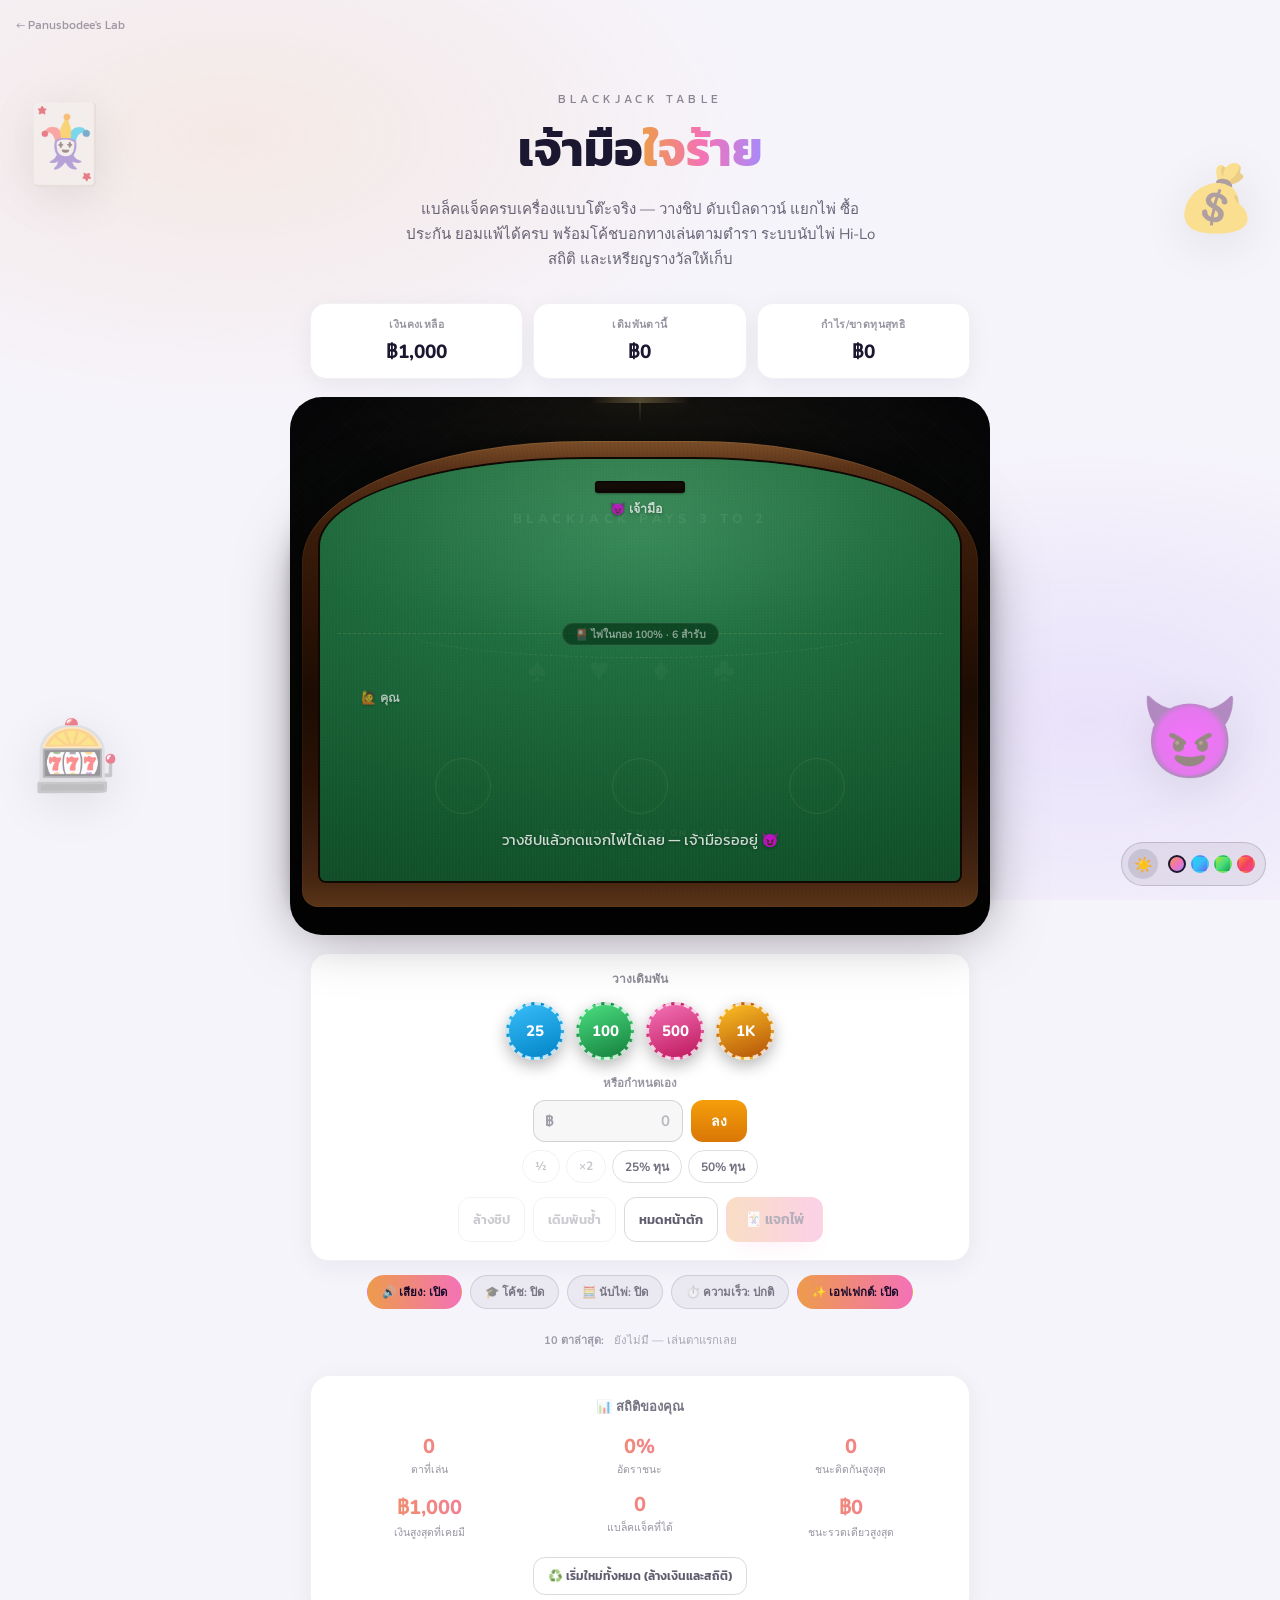
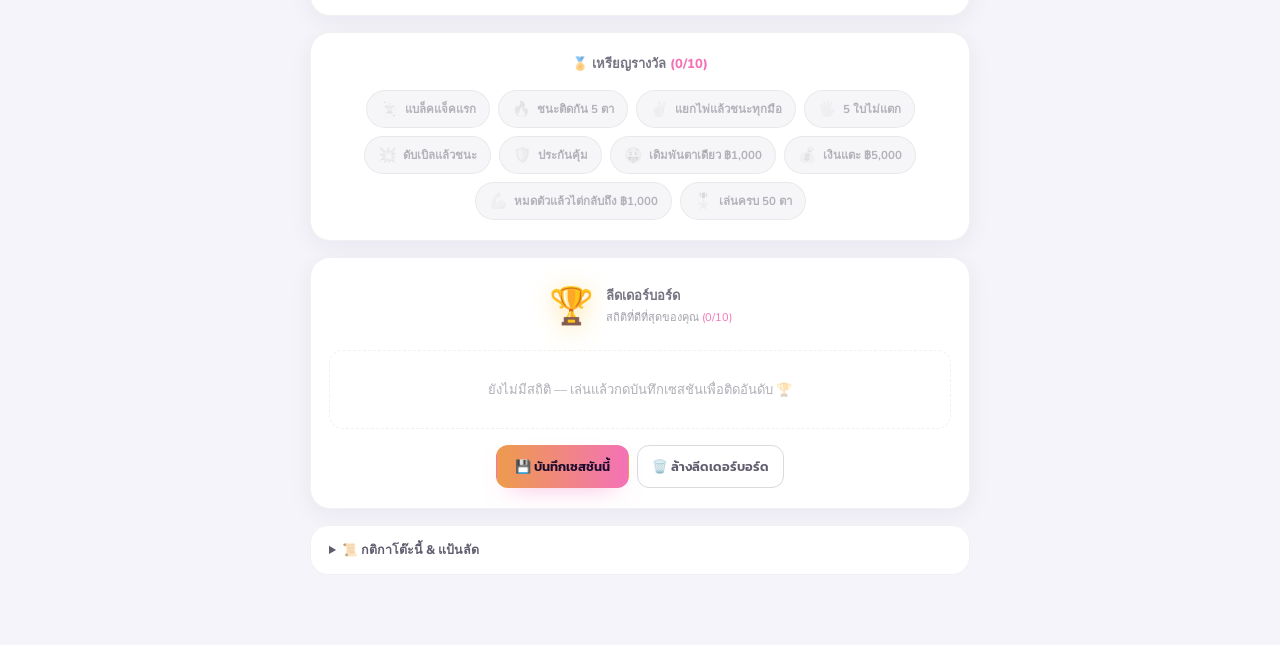
==== commit bf1a97ee: "fix(blackjack): ไพ่และป้ายเจ้ามือโดนมุมโค้งของโต๊ะตัดทิ้ง โต๊ะใช้ overflow:hidden คู่กับมุมโค้ง 50%/" ====
--- a/blackjack/index.html
+++ b/blackjack/index.html
@@ -115,7 +115,7 @@
           <div class="table-spotlight" aria-hidden="true"></div>
           <div class="chip-tray" aria-hidden="true"></div>
           <div class="table-inner">
-            <div class="seat">
+            <div class="seat seat-dealer">
               <div class="seat-label">
                 <span><span id="dealerMood" class="dealer-mood">😈</span> เจ้ามือ</span>
                 <span id="dealerScore" class="seat-score"></span>
--- a/blackjack/styles.css
+++ b/blackjack/styles.css
@@ -169,7 +169,7 @@
 /* ---------- Table rail (padded leather bumper) ---------- */
 .table-rail {
   position: relative;
-  border-radius: 50% 50% 16px 16px / 38% 38% 16px 16px;
+  border-radius: 42% 42% 16px 16px / 26% 26% 16px 16px;
   padding: 16px 16px 24px;
   background:
     repeating-linear-gradient(87deg, rgba(0,0,0,0.04) 0, rgba(0,0,0,0.04) 1px, transparent 1px, transparent 4px),
@@ -198,7 +198,7 @@
 .table {
   position: relative;
   overflow: hidden;
-  border-radius: 50% 50% 8px 8px / 32% 32% 8px 8px;
+  border-radius: 42% 42% 8px 8px / 21% 21% 8px 8px;
   border: 2px solid #0f0803;
   box-shadow:
     inset 0 0 30px rgba(0, 0, 0, 0.35),
@@ -359,7 +359,7 @@
 .table-inner {
   position: relative;
   z-index: 1;
-  padding: 32px 28px 28px;
+  padding: 40px 28px 28px;
 }
 
 .table.is-shaking { animation: table-shake 0.45s cubic-bezier(0.36, 0.07, 0.19, 0.97); }
@@ -380,6 +380,10 @@
 }
 
 .seat { display: flex; flex-direction: column; gap: 8px; }
+
+/* เจ้ามือนั่งใต้ส่วนโค้งบนสุดของโต๊ะ — จัดกลางไว้ให้พ้นมุมโค้งที่ overflow:hidden ตัดทิ้ง */
+.seat-dealer { align-items: center; }
+.seat-dealer .cards-row { justify-content: center; }
 
 .seat-label {
   display: flex;
@@ -1313,9 +1317,9 @@
   .hud-value { font-size: 16px; }
   .hud-label { font-size: 9.5px; }
   .casino-scene { margin: 0 -8px 14px; padding: 28px 6px 18px; border-radius: 22px; }
-  .table-rail { border-radius: 50% 50% 12px 12px / 30% 30% 12px 12px; padding: 10px 10px 16px; }
-  .table { border-radius: 50% 50% 6px 6px / 25% 25% 6px 6px; }
-  .table-inner { padding: 22px 16px 18px; }
+  .table-rail { border-radius: 42% 42% 12px 12px / 20% 20% 12px 12px; padding: 10px 10px 16px; }
+  .table { border-radius: 42% 42% 6px 6px / 16% 16% 6px 6px; }
+  .table-inner { padding: 30px 16px 18px; }
   .felt-pays { font-size: 8px; top: 8%; letter-spacing: 0.2em; }
   .felt-suits { font-size: 22px; }
   .felt-rule { font-size: 6px; bottom: 6%; }
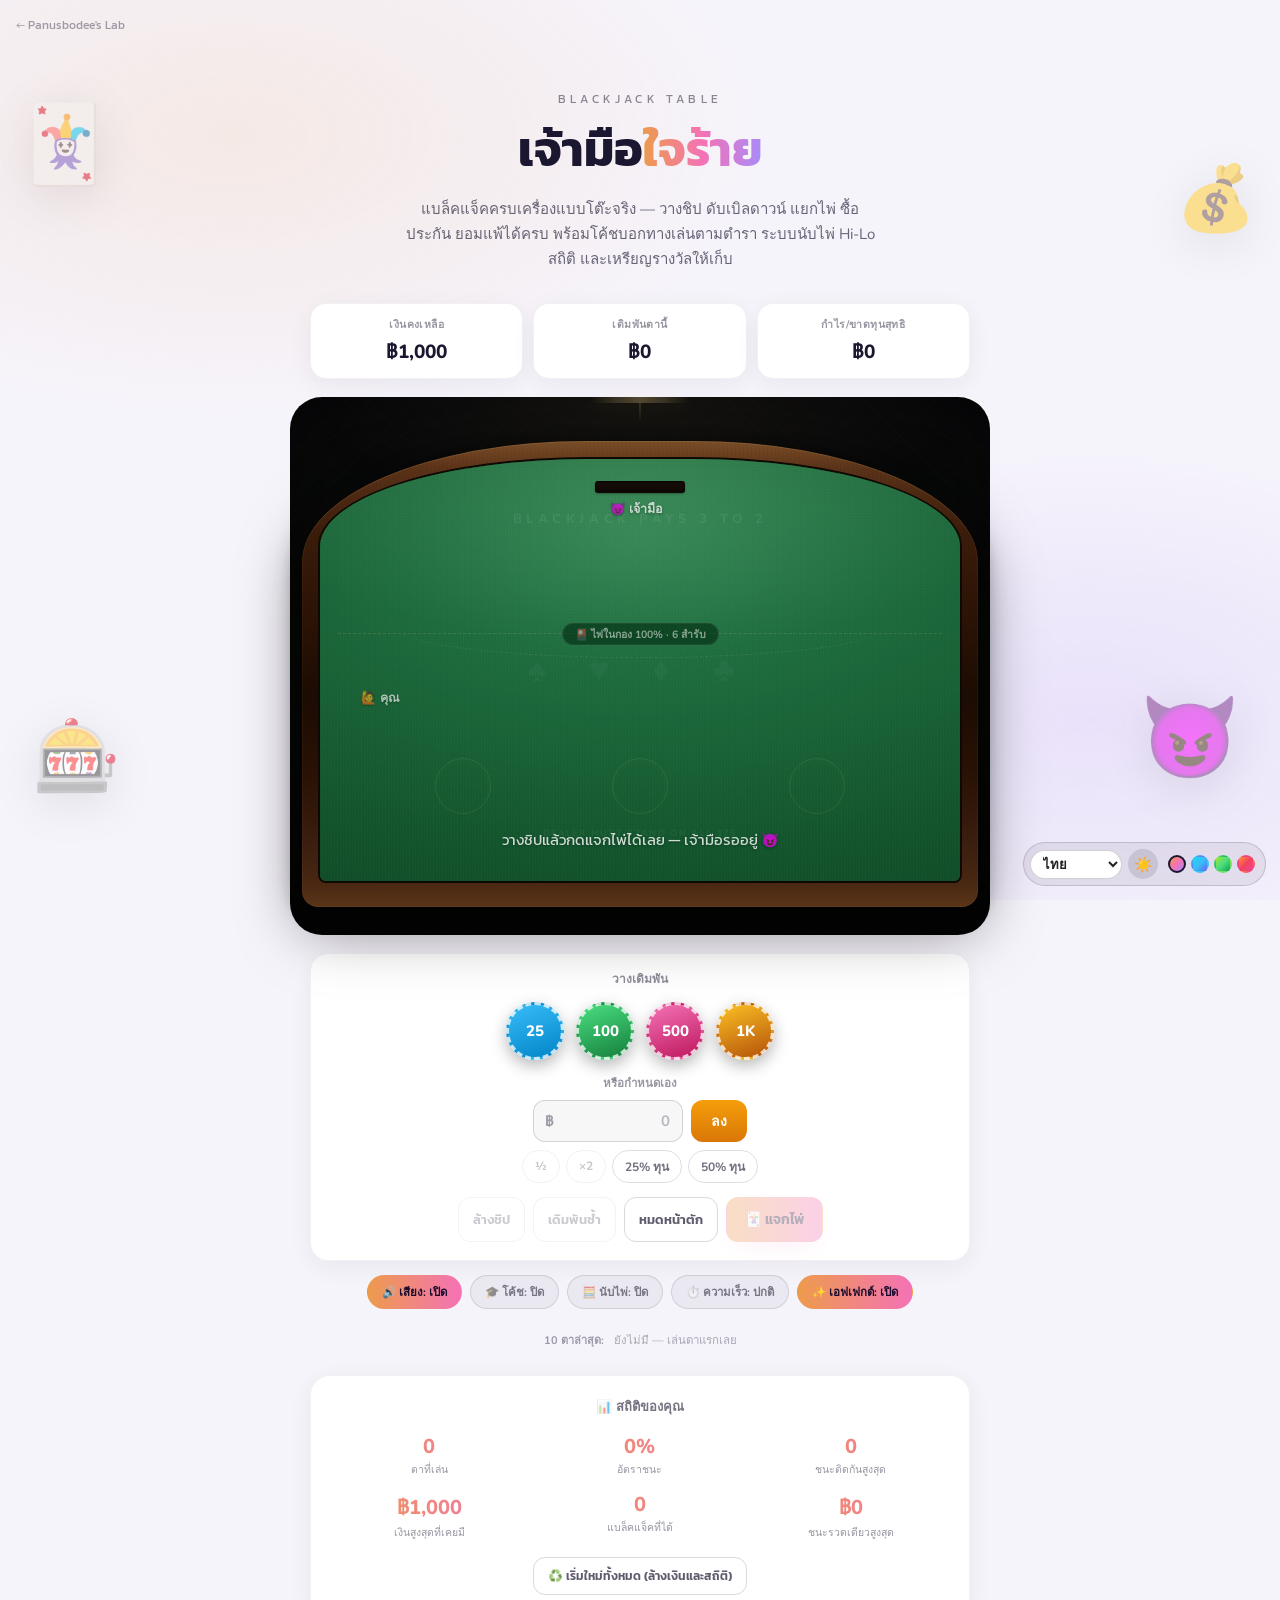
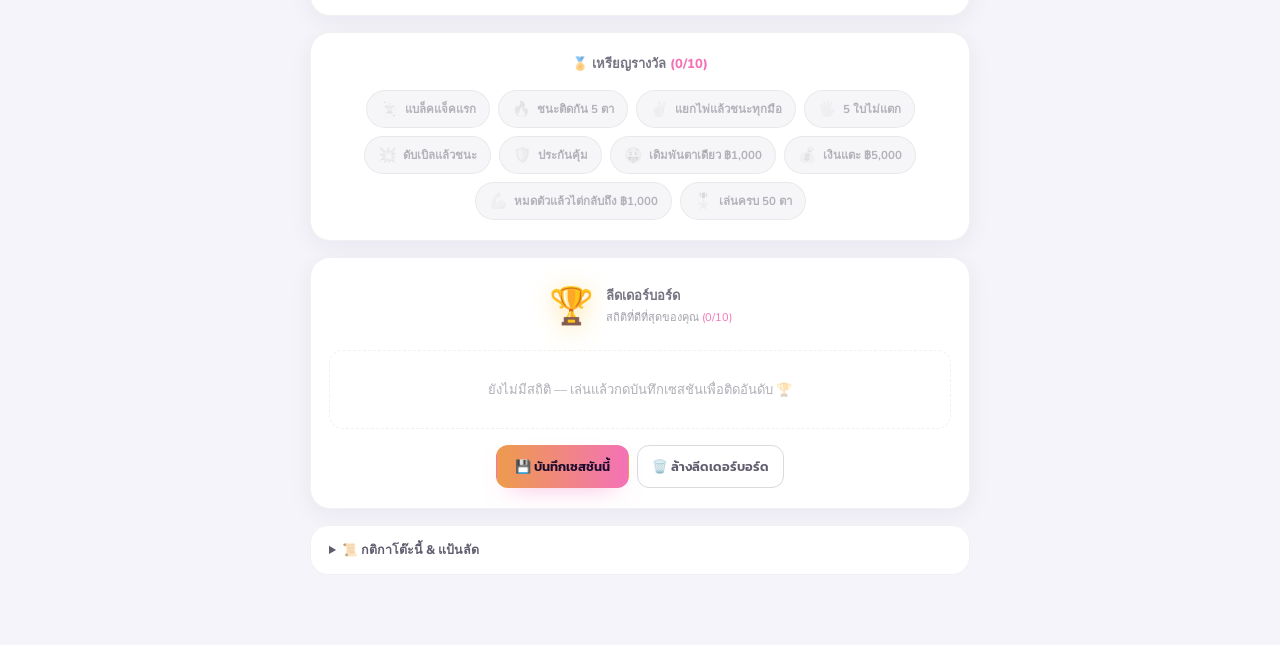
==== commit 7b326b89: "feat(i18n): แปลหน้า เจ้ามือใจร้าย เป็น 4 ภาษา - i18n/blackjack.js ครบทุกข้อความ รวมกติกา โค้ช สถิติ " ====
--- a/blackjack/index.html
+++ b/blackjack/index.html
@@ -2,6 +2,7 @@
 <html lang="th">
 <head>
   <meta charset="UTF-8" />
+  <script src="../i18n.js" data-scope="blackjack"></script>
   <script>
     // ป้องกันหน้าวูบ (FOUC): อ่านธีมที่บันทึกไว้แล้วตั้งค่าก่อนวาดหน้า ต้องรันก่อน stylesheet เสมอ
     (function () {
--- a/theme.css
+++ b/theme.css
@@ -128,9 +128,10 @@
 .theme-widget__swatch.is-active { border-color: rgb(var(--ink-rgb)); }
 
 @media (max-width: 480px) {
-  .theme-widget { right: 10px; bottom: 10px; padding: 5px; gap: 5px; }
-  .theme-widget__toggle { width: 26px; height: 26px; font-size: 13px; }
-  .theme-widget__swatch { width: 15px; height: 15px; }
+  .theme-widget { right: 10px; bottom: 10px; padding: 4px; gap: 4px; }
+  .theme-widget__toggle { width: 40px; height: 40px; font-size: 17px; }
+  /* 15px dots are too small to tap and widen the floating bar over content; accent stays as last chosen */
+  .theme-widget__swatches { display: none; }
 }
 
 /* ---------- Background glow animation ----------
--- a/blackjack/styles.css
+++ b/blackjack/styles.css
@@ -31,8 +31,9 @@
 
 .back-link {
   position: fixed;
-  left: 16px;
-  top: 16px;
+  left: 4px;
+  top: 4px;
+  padding: 12px;
   z-index: 50;
   font-size: 12px;
   color: rgba(var(--ink-rgb), 0.4);
@@ -310,8 +311,9 @@
 
 .felt-bet-stack {
   display: flex;
-  align-items: center;
-  justify-content: center;
+  align-items: flex-end;
+  justify-content: center;
+  gap: 4px;
 }
 
 .felt-bet-amount {
@@ -1148,16 +1150,24 @@
 .bet-stack {
   display: flex;
   justify-content: center;
-  align-items: center;
+  align-items: flex-end;
+  gap: 7px;
   min-height: 30px;
   margin-bottom: 10px;
 }
 .bet-stack:empty { min-height: 0; margin-bottom: 0; }
+
+/* กองชิปซ้อนตั้ง — column-reverse ทำให้ใบแรกอยู่ก้นกอง ใบหลังซ้อนทับขึ้นไป */
+.chip-pile {
+  display: flex;
+  flex-direction: column-reverse;
+  align-items: center;
+}
 
 .bet-chip {
   width: 30px;
   height: 30px;
-  margin-left: -11px;
+  margin-bottom: -24px;
   border-radius: 50%;
   border: 2px dashed rgba(255, 255, 255, 0.75);
   display: flex;
@@ -1170,7 +1180,7 @@
   box-shadow: 0 3px 8px rgba(0, 0, 0, 0.3);
   animation: chip-drop 0.35s cubic-bezier(0.2, 0.9, 0.3, 1.4);
 }
-.bet-chip:first-child { margin-left: 0; }
+.bet-chip:first-child { margin-bottom: 0; }
 @keyframes chip-drop {
   from { transform: translateY(-22px) scale(0.6); opacity: 0; }
   to { transform: translateY(0) scale(1); opacity: 1; }
@@ -1180,7 +1190,7 @@
 .felt-bet-chip {
   width: 22px;
   height: 22px;
-  margin-left: -15px;
+  margin-bottom: -18px;
   border-radius: 50%;
   border: 1.5px dashed rgba(255, 255, 255, 0.7);
   display: flex;
@@ -1193,7 +1203,7 @@
   box-shadow: 0 2px 6px rgba(0, 0, 0, 0.55);
   animation: chip-drop 0.35s cubic-bezier(0.2, 0.9, 0.3, 1.4);
 }
-.felt-bet-chip:first-child { margin-left: 0; }
+.felt-bet-chip:first-child { margin-bottom: 0; }
 
 /* ---------- กำหนดเดิมพันเอง ---------- */
 .bet-custom {
@@ -1326,7 +1336,8 @@
   .felt-arc { left: 8%; right: 8%; }
   .felt-spot { width: 38px; height: 38px; bottom: 12%; }
   .felt-bet { width: 38px; height: 38px; bottom: 12%; gap: 2px; }
-  .felt-bet-chip { width: 17px; height: 17px; margin-left: -12px; font-size: 6px; }
+  .felt-bet-chip { width: 17px; height: 17px; margin-bottom: -14px; font-size: 6px; }
+  .felt-bet-chip:first-child { margin-bottom: 0; }
   .felt-bet-amount { font-size: 8.5px; }
   .chip-tray { width: 55px; height: 8px; top: 3%; }
   .bet-input { width: 120px; font-size: 14px; }
@@ -1356,9 +1367,13 @@
   .hud-value.is-flash, .badge.is-new { animation: none; }
   .table.is-shaking, .dealer-mood.is-reacting, .streak-flame { animation: none; }
   .hand-stamp { animation: none; transform: translateY(-50%) rotate(-14deg); }
-  .bet-chip { animation: none; }
+  .bet-chip, .felt-bet-chip { animation: none; }
   .confetti { display: none; }
   .toast { animation: none; }
   .lb-trophy { animation: none; }
   .lb-new { animation: none; }
 }
+
+@media (max-width: 520px) {
+  .btn-quick, .toggle { min-height: 40px; min-width: 44px; }
+}
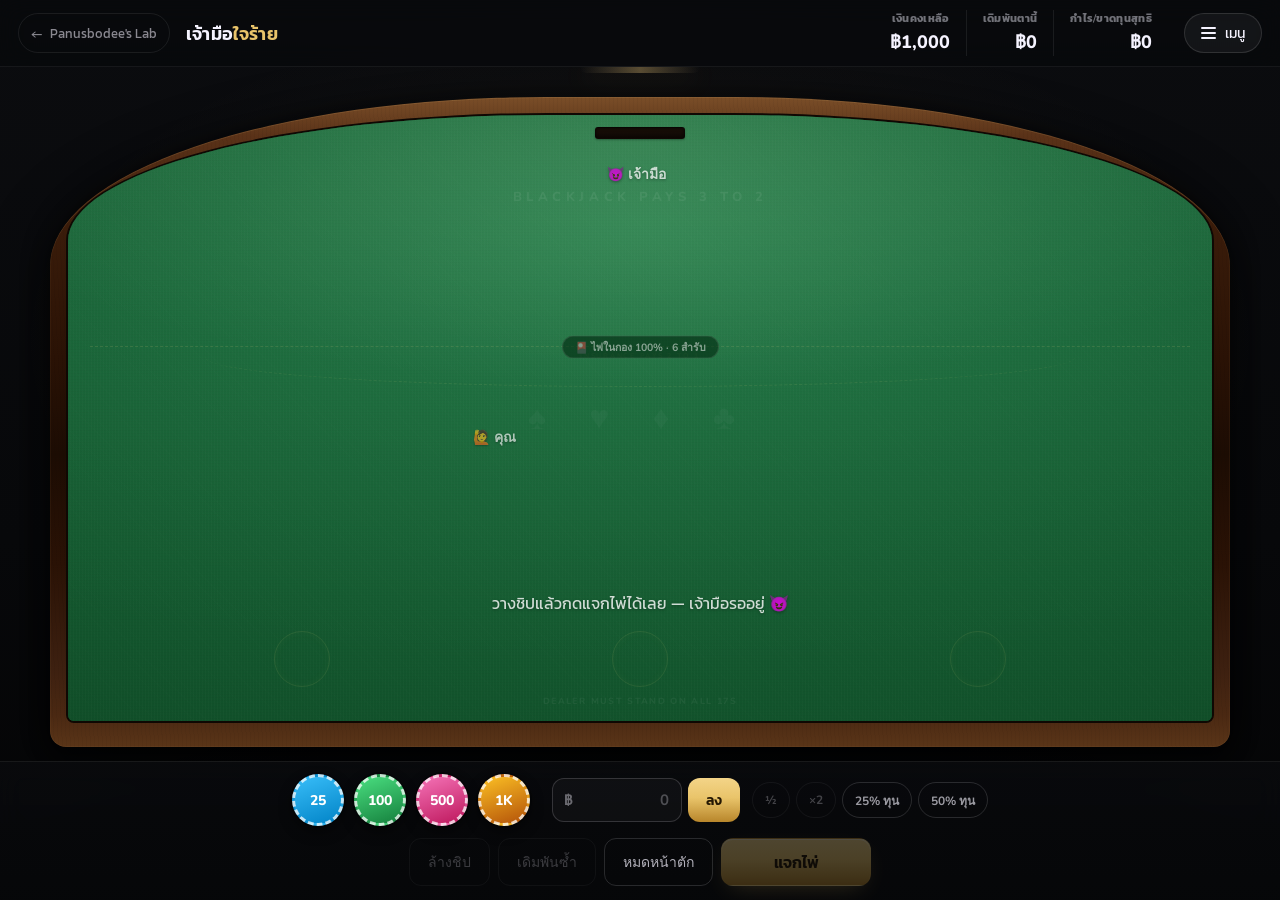
==== commit ade245db: "redesign(blackjack): เต็มจอแบบ immersive — โต๊ะเต็มหน้าจอ แผงควบคุมติดล่าง เมนูลิ้นชัก เดิมหน้าเป็นค" ====
--- a/blackjack/index.html
+++ b/blackjack/index.html
@@ -35,181 +35,176 @@
   <link rel="stylesheet" href="styles.css" />
   <script src="../theme.js" defer></script>
 </head>
-<body>
-  <div class="particles" aria-hidden="true">
-    <span class="particle" style="--x:5%; --size:22px; --dur:26s; --delay:-6s; --drift:20px; --opacity:0.2;">🃏</span>
-    <span class="particle" style="--x:14%; --size:16px; --dur:21s; --delay:-13s; --drift:-14px; --opacity:0.18;">♠️</span>
-    <span class="particle" style="--x:23%; --size:24px; --dur:31s; --delay:-3s; --drift:24px; --opacity:0.15;">💰</span>
-    <span class="particle" style="--x:32%; --size:18px; --dur:23s; --delay:-17s; --drift:-18px; --opacity:0.2;">♦️</span>
-    <span class="particle" style="--x:41%; --size:20px; --dur:28s; --delay:-9s; --drift:16px; --opacity:0.16;">🎰</span>
-    <span class="particle" style="--x:50%; --size:15px; --dur:19s; --delay:-22s; --drift:-22px; --opacity:0.24;">♣️</span>
-    <span class="particle" style="--x:59%; --size:25px; --dur:33s; --delay:-4s; --drift:14px; --opacity:0.14;">🃏</span>
-    <span class="particle" style="--x:68%; --size:17px; --dur:22s; --delay:-15s; --drift:-16px; --opacity:0.2;">♥️</span>
-    <span class="particle" style="--x:77%; --size:21px; --dur:29s; --delay:-8s; --drift:22px; --opacity:0.17;">🪙</span>
-    <span class="particle" style="--x:86%; --size:16px; --dur:24s; --delay:-19s; --drift:-12px; --opacity:0.22;">♠️</span>
-    <span class="particle" style="--x:94%; --size:19px; --dur:27s; --delay:-5s; --drift:18px; --opacity:0.16;">💵</span>
-    <span class="particle" style="--x:9%; --size:14px; --dur:20s; --delay:-11s; --drift:-20px; --opacity:0.2;">♦️</span>
-    <span class="particle" style="--x:64%; --size:13px; --dur:18s; --delay:-7s; --drift:-8px; --opacity:0.25;">♣️</span>
-  </div>
-
-  <div class="big-objects">
-    <button type="button" class="big-object" tabindex="-1" aria-hidden="true"
-      style="--bx:5%; --by:16%; --bsize:76px;" data-depth="0.025" data-emojis="🃏,🎴,♠️,♥️">🃏</button>
-    <button type="button" class="big-object" tabindex="-1" aria-hidden="true"
-      style="--bx:95%; --by:22%; --bsize:64px;" data-depth="0.018" data-emojis="💰,🪙,💵,💸">💰</button>
-    <button type="button" class="big-object" tabindex="-1" aria-hidden="true"
-      style="--bx:6%; --by:84%; --bsize:70px;" data-depth="0.03" data-emojis="🎰,🎲,🀄,🎯">🎰</button>
-    <button type="button" class="big-object" tabindex="-1" aria-hidden="true"
-      style="--bx:93%; --by:82%; --bsize:80px;" data-depth="0.02" data-emojis="😈,🤑,😎,🥶">😈</button>
-  </div>
-
-  <a class="back-link" href="../" title="กลับหน้ารวมโปรเจกต์">← Panusbodee's Lab</a>
-
+<body class="bj">
   <div id="fxLayer" class="fx-layer" aria-hidden="true"></div>
   <div id="toastLayer" class="toast-layer" aria-hidden="true"></div>
 
-  <main>
-    <header class="intro">
-      <p class="kicker">BLACKJACK TABLE</p>
-      <h1>เจ้ามือ<span>ใจร้าย</span></h1>
-      <p class="sub">
-        แบล็คแจ็คครบเครื่องแบบโต๊ะจริง — วางชิป ดับเบิลดาวน์ แยกไพ่ ซื้อประกัน ยอมแพ้ได้ครบ
-        พร้อมโค้ชบอกทางเล่นตามตำรา ระบบนับไพ่ Hi-Lo สถิติ และเหรียญรางวัลให้เก็บ
-      </p>
+  <div class="room">
+    <header class="topbar">
+      <a class="back-link" href="../" title="กลับหน้ารวมโปรเจกต์" aria-label="กลับหน้ารวมโปรเจกต์">
+        <span class="back-arrow" aria-hidden="true">&larr;</span><span class="back-text">Panusbodee's Lab</span>
+      </a>
+      <h1 class="brand">เจ้ามือ<span>ใจร้าย</span></h1>
+
+      <div class="hud">
+        <div class="hud-item">
+          <span class="hud-label">เงินคงเหลือ</span>
+          <span id="bankroll" class="hud-value">฿0</span>
+        </div>
+        <div class="hud-item">
+          <span class="hud-label">เดิมพันตานี้</span>
+          <span id="betDisplay" class="hud-value">฿0</span>
+        </div>
+        <div class="hud-item">
+          <span class="hud-label">กำไร/ขาดทุนสุทธิ</span>
+          <span id="netDisplay" class="hud-value">฿0</span>
+        </div>
+      </div>
+
+      <button type="button" id="menuBtn" class="menu-btn" aria-expanded="false" aria-controls="drawer">
+        <span class="menu-icon" aria-hidden="true"></span><span class="menu-text">เมนู</span>
+      </button>
     </header>
 
-    <div class="hud">
-      <div class="hud-item">
-        <span class="hud-label">เงินคงเหลือ</span>
-        <span id="bankroll" class="hud-value">฿0</span>
-      </div>
-      <div class="hud-item">
-        <span class="hud-label">เดิมพันตานี้</span>
-        <span id="betDisplay" class="hud-value">฿0</span>
-      </div>
-      <div class="hud-item">
-        <span class="hud-label">กำไร/ขาดทุนสุทธิ</span>
-        <span id="netDisplay" class="hud-value">฿0</span>
-      </div>
+    <main class="stage">
+      <div class="casino-scene">
+        <p id="streakFlame" class="streak-flame" hidden></p>
+        <div class="table-rail">
+          <section id="gameTable" class="table" aria-label="โต๊ะไพ่">
+            <div class="felt-texture" aria-hidden="true"></div>
+            <div class="felt-markings" aria-hidden="true">
+              <span class="felt-text felt-pays">BLACKJACK PAYS 3 TO 2</span>
+              <span class="felt-text felt-suits">♠ ♥ ♦ ♣</span>
+              <span class="felt-text felt-rule">DEALER MUST STAND ON ALL 17s</span>
+              <span class="felt-arc"></span>
+              <span class="felt-text felt-insurance">INSURANCE PAYS 2 TO 1</span>
+              <span class="felt-spot felt-spot-l"></span>
+              <span class="felt-spot felt-spot-c"></span>
+              <span class="felt-spot felt-spot-r"></span>
+            </div>
+            <div id="feltBet" class="felt-bet" aria-hidden="true">
+              <div id="feltBetStack" class="felt-bet-stack"></div>
+              <span id="feltBetAmount" class="felt-bet-amount"></span>
+            </div>
+            <div class="table-spotlight" aria-hidden="true"></div>
+            <div class="chip-tray" aria-hidden="true"></div>
+            <div class="table-inner">
+              <div class="seat seat-dealer">
+                <div class="seat-label">
+                  <span><span id="dealerMood" class="dealer-mood">😈</span> เจ้ามือ</span>
+                  <span id="dealerScore" class="seat-score"></span>
+                </div>
+                <div id="dealerCards" class="cards-row"></div>
+              </div>
+
+              <div class="table-divider"><span id="shoeInfo" class="shoe-info"></span></div>
+
+              <div id="playerSeats" class="player-seats"></div>
+
+              <p id="message" class="table-message" role="status" aria-live="polite"></p>
+            </div>
+          </section>
+        </div>
+      </div>
+
+      <div class="dock">
+        <div class="assist">
+          <p id="coachTip" class="coach-tip" hidden></p>
+          <p id="countInfo" class="count-info" hidden></p>
+        </div>
+
+        <div id="bettingPanel" class="panel panel-bet">
+          <div class="panel-label sr-only">วางเดิมพัน</div>
+          <div class="bet-controls">
+            <div id="chipRow" class="chip-row" role="group" aria-label="เลือกชิป">
+              <button type="button" class="chip chip-25" data-chip="25">25</button>
+              <button type="button" class="chip chip-100" data-chip="100">100</button>
+              <button type="button" class="chip chip-500" data-chip="500">500</button>
+              <button type="button" class="chip chip-1000" data-chip="1000">1K</button>
+            </div>
+            <div id="betStack" class="bet-stack" aria-hidden="true"></div>
+
+            <div class="bet-custom">
+              <label class="bet-custom-label sr-only" for="betInput">หรือกำหนดเอง</label>
+              <div class="bet-custom-row">
+                <span class="bet-input-wrap">
+                  <span class="bet-input-prefix" aria-hidden="true">฿</span>
+                  <input type="number" id="betInput" class="bet-input" min="25" step="25"
+                         inputmode="numeric" placeholder="0" aria-label="จำนวนเงินเดิมพัน">
+                </span>
+                <button type="button" id="setBetBtn" class="btn btn-set">ลง</button>
+              </div>
+              <div class="bet-quick" role="group" aria-label="ปรับเดิมพันแบบเร็ว">
+                <button type="button" class="btn-quick" data-bet-mult="0.5">½</button>
+                <button type="button" class="btn-quick" data-bet-mult="2">×2</button>
+                <button type="button" class="btn-quick" data-bet-pct="0.25">25% ทุน</button>
+                <button type="button" class="btn-quick" data-bet-pct="0.5">50% ทุน</button>
+              </div>
+            </div>
+          </div>
+
+          <div class="panel-actions">
+            <button type="button" id="clearBetBtn" class="btn btn-ghost">ล้างชิป</button>
+            <button type="button" id="rebetBtn" class="btn btn-ghost">เดิมพันซ้ำ</button>
+            <button type="button" id="allInBtn" class="btn btn-ghost">หมดหน้าตัก</button>
+            <button type="button" id="dealBtn" class="btn btn-primary btn-deal">แจกไพ่</button>
+          </div>
+          <button type="button" id="brokeBtn" class="btn btn-ghost broke-btn" hidden>เงินไม่พอวางชิปแล้ว — ขอเจ้ามืออีก ฿500</button>
+        </div>
+
+        <div id="insurancePanel" class="panel panel-insurance" hidden>
+          <div class="panel-label">เจ้ามือเปิดเอซ — ซื้อประกันไหม? (จ่ายครึ่งเดิมพัน ได้คืน 2:1 ถ้าเจ้ามือแบล็คแจ็ค)</div>
+          <div class="panel-actions">
+            <button type="button" id="insuranceYesBtn" class="btn btn-primary">ซื้อประกัน <span id="insuranceCost"></span></button>
+            <button type="button" id="insuranceNoBtn" class="btn btn-ghost">ไม่เอา</button>
+          </div>
+        </div>
+
+        <div id="actionPanel" class="panel panel-action" hidden>
+          <div class="panel-label sr-only">ตาของคุณ</div>
+          <div class="panel-actions">
+            <button type="button" id="hitBtn" class="btn btn-act" data-key="H">ขอเพิ่ม <kbd>H</kbd></button>
+            <button type="button" id="standBtn" class="btn btn-act" data-key="S">พอแล้ว <kbd>S</kbd></button>
+            <button type="button" id="doubleBtn" class="btn btn-act" data-key="D">ดับเบิล <kbd>D</kbd></button>
+            <button type="button" id="splitBtn" class="btn btn-act" data-key="P">แยกไพ่ <kbd>P</kbd></button>
+            <button type="button" id="surrenderBtn" class="btn btn-act" data-key="R">ยอมแพ้ <kbd>R</kbd></button>
+          </div>
+        </div>
+      </div>
+    </main>
+  </div>
+
+  <div id="drawerScrim" class="drawer-scrim" hidden></div>
+  <aside id="drawer" class="drawer" aria-label="เมนู" aria-hidden="true" inert>
+    <div class="drawer-head">
+      <span class="drawer-title">เมนู</span>
+      <button type="button" id="drawerClose" class="drawer-close" aria-label="ปิดเมนู">&times;</button>
     </div>
 
-    <p id="streakFlame" class="streak-flame" hidden></p>
-
-    <div class="casino-scene">
-      <div class="table-rail">
-        <section id="gameTable" class="table" aria-label="โต๊ะไพ่">
-          <div class="felt-texture" aria-hidden="true"></div>
-          <div class="felt-markings" aria-hidden="true">
-            <span class="felt-text felt-pays">BLACKJACK PAYS 3 TO 2</span>
-            <span class="felt-text felt-suits">♠ ♥ ♦ ♣</span>
-            <span class="felt-text felt-rule">DEALER MUST STAND ON ALL 17s</span>
-            <span class="felt-arc"></span>
-            <span class="felt-text felt-insurance">INSURANCE PAYS 2 TO 1</span>
-            <span class="felt-spot felt-spot-l"></span>
-            <span class="felt-spot felt-spot-c"></span>
-            <span class="felt-spot felt-spot-r"></span>
-          </div>
-          <div id="feltBet" class="felt-bet" aria-hidden="true">
-            <div id="feltBetStack" class="felt-bet-stack"></div>
-            <span id="feltBetAmount" class="felt-bet-amount"></span>
-          </div>
-          <div class="table-spotlight" aria-hidden="true"></div>
-          <div class="chip-tray" aria-hidden="true"></div>
-          <div class="table-inner">
-            <div class="seat seat-dealer">
-              <div class="seat-label">
-                <span><span id="dealerMood" class="dealer-mood">😈</span> เจ้ามือ</span>
-                <span id="dealerScore" class="seat-score"></span>
-              </div>
-              <div id="dealerCards" class="cards-row"></div>
-            </div>
-
-            <div class="table-divider"><span id="shoeInfo" class="shoe-info"></span></div>
-
-            <div id="playerSeats" class="player-seats"></div>
-
-            <p id="message" class="table-message" role="status" aria-live="polite"></p>
-          </div>
-        </section>
-      </div>
-    </div>
-
-    <div id="bettingPanel" class="panel">
-      <div class="panel-label">วางเดิมพัน</div>
-      <div id="chipRow" class="chip-row" role="group" aria-label="เลือกชิป">
-        <button type="button" class="chip chip-25" data-chip="25">25</button>
-        <button type="button" class="chip chip-100" data-chip="100">100</button>
-        <button type="button" class="chip chip-500" data-chip="500">500</button>
-        <button type="button" class="chip chip-1000" data-chip="1000">1K</button>
-      </div>
-      <div id="betStack" class="bet-stack" aria-hidden="true"></div>
-
-      <div class="bet-custom">
-        <label class="bet-custom-label" for="betInput">หรือกำหนดเอง</label>
-        <div class="bet-custom-row">
-          <span class="bet-input-wrap">
-            <span class="bet-input-prefix" aria-hidden="true">฿</span>
-            <input type="number" id="betInput" class="bet-input" min="25" step="25"
-                   inputmode="numeric" placeholder="0" aria-label="จำนวนเงินเดิมพัน">
-          </span>
-          <button type="button" id="setBetBtn" class="btn btn-set">ลง</button>
-        </div>
-        <div class="bet-quick" role="group" aria-label="ปรับเดิมพันแบบเร็ว">
-          <button type="button" class="btn-quick" data-bet-mult="0.5">½</button>
-          <button type="button" class="btn-quick" data-bet-mult="2">×2</button>
-          <button type="button" class="btn-quick" data-bet-pct="0.25">25% ทุน</button>
-          <button type="button" class="btn-quick" data-bet-pct="0.5">50% ทุน</button>
-        </div>
-      </div>
-
-      <div class="panel-actions">
-        <button type="button" id="clearBetBtn" class="btn btn-ghost">ล้างชิป</button>
-        <button type="button" id="rebetBtn" class="btn btn-ghost">เดิมพันซ้ำ</button>
-        <button type="button" id="allInBtn" class="btn btn-ghost">หมดหน้าตัก</button>
-        <button type="button" id="dealBtn" class="btn btn-primary">🃏 แจกไพ่</button>
-      </div>
-      <button type="button" id="brokeBtn" class="btn btn-ghost broke-btn" hidden>😭 เงินไม่พอวางชิปแล้ว — ขอเจ้ามืออีก ฿500</button>
-    </div>
-
-    <div id="insurancePanel" class="panel" hidden>
-      <div class="panel-label">🛡️ เจ้ามือเปิดเอซ — ซื้อประกันไหม? (จ่ายครึ่งเดิมพัน ได้คืน 2:1 ถ้าเจ้ามือแบล็คแจ็ค)</div>
-      <div class="panel-actions">
-        <button type="button" id="insuranceYesBtn" class="btn btn-primary">ซื้อประกัน <span id="insuranceCost"></span></button>
-        <button type="button" id="insuranceNoBtn" class="btn btn-ghost">ไม่เอา</button>
-      </div>
-    </div>
-
-    <div id="actionPanel" class="panel" hidden>
-      <div class="panel-label">ตาของคุณ</div>
-      <div class="panel-actions">
-        <button type="button" id="hitBtn" class="btn" data-key="H">🖐️ ขอเพิ่ม <kbd>H</kbd></button>
-        <button type="button" id="standBtn" class="btn" data-key="S">✋ พอแล้ว <kbd>S</kbd></button>
-        <button type="button" id="doubleBtn" class="btn" data-key="D">💥 ดับเบิล <kbd>D</kbd></button>
-        <button type="button" id="splitBtn" class="btn" data-key="P">✌️ แยกไพ่ <kbd>P</kbd></button>
-        <button type="button" id="surrenderBtn" class="btn" data-key="R">🏳️ ยอมแพ้ <kbd>R</kbd></button>
-      </div>
-    </div>
-
-    <div class="assist">
-      <p id="coachTip" class="coach-tip" hidden></p>
-      <p id="countInfo" class="count-info" hidden></p>
-    </div>
-
-    <div class="settings" role="group" aria-label="ตั้งค่า">
-      <button type="button" id="soundToggle" class="toggle">🔊 เสียง: เปิด</button>
-      <button type="button" id="coachToggle" class="toggle">🎓 โค้ช: ปิด</button>
-      <button type="button" id="countToggle" class="toggle">🧮 นับไพ่: ปิด</button>
-      <button type="button" id="speedToggle" class="toggle">⏱️ ความเร็ว: ปกติ</button>
-      <button type="button" id="fxToggle" class="toggle">✨ เอฟเฟกต์: เปิด</button>
-    </div>
-
-    <div class="history-wrap">
-      <span class="history-label">10 ตาล่าสุด:</span>
+    <p class="sub">
+      แบล็คแจ็คครบเครื่องแบบโต๊ะจริง — วางชิป ดับเบิลดาวน์ แยกไพ่ ซื้อประกัน ยอมแพ้ได้ครบ
+      พร้อมโค้ชบอกทางเล่นตามตำรา ระบบนับไพ่ Hi-Lo สถิติ และเหรียญรางวัลให้เก็บ
+    </p>
+
+    <section class="drawer-section" aria-label="ตั้งค่า">
+      <div class="section-title">ตั้งค่า</div>
+      <div class="settings" role="group" aria-label="ตั้งค่า">
+        <button type="button" id="soundToggle" class="toggle">เสียง: เปิด</button>
+        <button type="button" id="coachToggle" class="toggle">โค้ช: ปิด</button>
+        <button type="button" id="countToggle" class="toggle">นับไพ่: ปิด</button>
+        <button type="button" id="speedToggle" class="toggle">ความเร็ว: ปกติ</button>
+        <button type="button" id="fxToggle" class="toggle">เอฟเฟกต์: เปิด</button>
+      </div>
+      <div class="widget-slot" data-widget-slot></div>
+    </section>
+
+    <section class="drawer-section history-wrap" aria-label="10 ตาล่าสุด">
+      <span class="history-label section-title">10 ตาล่าสุด:</span>
       <div id="history" class="history"></div>
-    </div>
-
-    <section class="stats-card" aria-label="สถิติการเล่น">
-      <div class="stats-title">📊 สถิติของคุณ</div>
+    </section>
+
+    <section class="drawer-section stats-card" aria-label="สถิติการเล่น">
+      <div class="stats-title section-title">สถิติของคุณ</div>
       <div class="stats-grid">
         <div class="stat"><div id="statHands" class="stat-value">0</div><div class="stat-label">ตาที่เล่น</div></div>
         <div class="stat"><div id="statWinRate" class="stat-value">0%</div><div class="stat-label">อัตราชนะ</div></div>
@@ -218,31 +213,25 @@
         <div class="stat"><div id="statBj" class="stat-value">0</div><div class="stat-label">แบล็คแจ็คที่ได้</div></div>
         <div class="stat"><div id="statBiggest" class="stat-value">฿0</div><div class="stat-label">ชนะรวดเดียวสูงสุด</div></div>
       </div>
-      <button type="button" id="resetBtn" class="btn btn-ghost reset-btn">♻️ เริ่มใหม่ทั้งหมด (ล้างเงินและสถิติ)</button>
-    </section>
-
-    <section class="stats-card" aria-label="เหรียญรางวัล">
-      <div class="stats-title">🏅 เหรียญรางวัล <span id="badgeCount" class="badge-count"></span></div>
+    </section>
+
+    <section class="drawer-section stats-card" aria-label="เหรียญรางวัล">
+      <div class="stats-title section-title">เหรียญรางวัล <span id="badgeCount" class="badge-count"></span></div>
       <div id="badges" class="badges"></div>
     </section>
 
-    <section class="stats-card leaderboard-card" aria-label="ลีดเดอร์บอร์ด">
-      <div class="lb-header">
-        <div class="lb-trophy">🏆</div>
-        <div class="lb-header-text">
-          <div class="stats-title" style="margin-bottom:0;">ลีดเดอร์บอร์ด</div>
-          <div class="lb-subtitle">สถิติที่ดีที่สุดของคุณ <span id="lbCount" class="badge-count"></span></div>
-        </div>
-      </div>
+    <section class="drawer-section stats-card leaderboard-card" aria-label="ลีดเดอร์บอร์ด">
+      <div class="stats-title section-title">ลีดเดอร์บอร์ด <span id="lbCount" class="badge-count"></span></div>
+      <div class="lb-subtitle">สถิติที่ดีที่สุดของคุณ</div>
       <div id="leaderboard" class="leaderboard"></div>
       <div class="lb-actions">
-        <button type="button" id="saveLbBtn" class="btn btn-primary lb-save-btn">💾 บันทึกเซสชันนี้</button>
-        <button type="button" id="clearLbBtn" class="btn btn-ghost">🗑️ ล้างลีดเดอร์บอร์ด</button>
-      </div>
-    </section>
-
-    <details class="rules">
-      <summary>📜 กติกาโต๊ะนี้ &amp; แป้นลัด</summary>
+        <button type="button" id="saveLbBtn" class="btn btn-primary lb-save-btn">บันทึกเซสชันนี้</button>
+        <button type="button" id="clearLbBtn" class="btn btn-ghost">ล้างลีดเดอร์บอร์ด</button>
+      </div>
+    </section>
+
+    <details class="drawer-section rules">
+      <summary>กติกาโต๊ะนี้ &amp; แป้นลัด</summary>
       <ul>
         <li>ใช้ไพ่ 6 สำรับ สับใหม่เมื่อจ่ายไปแล้วประมาณ 75% ของกอง</li>
         <li>แบล็คแจ็ค (21 จากสองใบแรก) จ่าย <b>3:2</b> · ชนะปกติจ่าย <b>1:1</b> · เสมอได้เดิมพันคืน</li>
@@ -255,7 +244,9 @@
         <li>เงิน สถิติ และเหรียญทั้งหมดเก็บไว้ในเครื่องคุณเอง (localStorage) ไม่ได้ส่งไปที่ไหน — และเป็นเงินปลอมล้วนๆ ไว้เล่นสนุกเท่านั้น</li>
       </ul>
     </details>
-  </main>
+
+    <button type="button" id="resetBtn" class="btn btn-ghost reset-btn">เริ่มใหม่ทั้งหมด (ล้างเงินและสถิติ)</button>
+  </aside>
 
   <script src="script.js"></script>
 </body>
--- a/theme.css
+++ b/theme.css
@@ -127,8 +127,16 @@
 .theme-widget__swatch:hover { transform: scale(1.14); }
 .theme-widget__swatch.is-active { border-color: rgb(var(--ink-rgb)); }
 
+/* Docked into a page's menu instead of floating over the content */
+.theme-widget.is-docked {
+  position: static;
+  align-self: flex-start;
+  backdrop-filter: none;
+}
+.theme-widget.is-docked .theme-widget__swatches { display: flex; }
+
 @media (max-width: 480px) {
-  .theme-widget { right: 10px; bottom: 10px; padding: 4px; gap: 4px; }
+  .theme-widget:not(.is-docked) { right: 10px; bottom: 10px; padding: 4px; gap: 4px; }
   .theme-widget__toggle { width: 40px; height: 40px; font-size: 17px; }
   /* 15px dots are too small to tap and widen the floating bar over content; accent stays as last chosen */
   .theme-widget__swatches { display: none; }
--- a/blackjack/styles.css
+++ b/blackjack/styles.css
@@ -1,126 +1,125 @@
 * { box-sizing: border-box; }
 
 [hidden] { display: none !important; }
+
+.sr-only {
+  position: absolute;
+  width: 1px;
+  height: 1px;
+  margin: -1px;
+  padding: 0;
+  overflow: hidden;
+  clip: rect(0 0 0 0);
+  white-space: nowrap;
+  border: 0;
+}
 
 html, body {
   margin: 0;
-  min-height: 100%;
-  background: var(--bg);
+  height: 100%;
+  background: #07080a;
   color: rgb(var(--ink-rgb));
   font-family: "Kanit", "Nunito", system-ui, sans-serif;
 }
 
-body {
-  min-height: 100svh;
-  position: relative;
-  overflow-x: hidden;
-}
-
-body::before {
-  content: "";
+/* เกมเต็มจอ: ตัวหน้าไม่เลื่อน — โต๊ะเป็นตัวเลื่อนเองถ้าไพ่ล้น */
+body.bj { overflow: hidden; }
+
+/* ห้องคาสิโนมืดเสมอไม่ว่าธีมเว็บจะเป็นแบบไหน — ลิ้นชักเมนูเท่านั้นที่ตามธีม */
+.room {
+  --ink-rgb: 245, 243, 255;
+  --card-bg: rgba(255, 255, 255, 0.04);
+  --card-border: rgba(255, 255, 255, 0.1);
+  --card-shadow: none;
+  --gold: #e9c46a;
+  --gold-deep: #b8862b;
+  color-scheme: dark;
   position: fixed;
   inset: 0;
-  z-index: 0;
+  display: flex;
+  flex-direction: column;
+  color: rgb(var(--ink-rgb));
   background:
-    radial-gradient(ellipse 60% 45% at 18% 15%, var(--glow-a) 0%, transparent 70%),
-    radial-gradient(ellipse 55% 45% at 85% 80%, var(--glow-b) 0%, transparent 70%);
-  pointer-events: none;
-  animation: bg-drift 22s ease-in-out infinite;
-  will-change: transform;
+    radial-gradient(ellipse 70% 55% at 50% 38%, rgba(255, 214, 140, 0.07) 0%, transparent 70%),
+    radial-gradient(ellipse 120% 80% at 50% 120%, rgba(0, 0, 0, 0.8) 0%, transparent 60%),
+    linear-gradient(180deg, #0b0c0f 0%, #08090b 60%, #050506 100%);
+}
+
+/* ---------- แถบบน: กลับ · ชื่อ · เงิน · เมนู ---------- */
+.topbar {
+  position: relative;
+  z-index: 20;
+  display: flex;
+  align-items: center;
+  gap: 16px;
+  padding: max(10px, env(safe-area-inset-top)) 18px 10px;
+  background: rgba(8, 9, 12, 0.72);
+  border-bottom: 1px solid rgba(255, 255, 255, 0.06);
+  backdrop-filter: blur(12px);
 }
 
 .back-link {
-  position: fixed;
-  left: 4px;
-  top: 4px;
-  padding: 12px;
-  z-index: 50;
-  font-size: 12px;
-  color: rgba(var(--ink-rgb), 0.4);
+  display: inline-flex;
+  align-items: center;
+  gap: 8px;
+  min-height: 40px;
+  padding: 0 12px;
+  border-radius: 999px;
+  font-size: 12.5px;
+  color: rgba(var(--ink-rgb), 0.55);
   text-decoration: none;
-  transition: color 0.2s ease;
-}
-.back-link:hover { color: rgba(var(--ink-rgb), 0.8); }
-
-main {
-  position: relative;
-  z-index: 1;
-  max-width: 700px;
-  margin: 0 auto;
-  padding: 90px 20px 70px;
-}
-
-/* ---------- Intro ---------- */
-.intro { text-align: center; margin-bottom: 32px; }
-
-.kicker {
-  font-size: 12px;
-  letter-spacing: 0.35em;
-  text-transform: uppercase;
-  color: rgba(var(--ink-rgb), 0.5);
-  margin: 0 0 14px;
-}
-
-h1 {
-  font-size: clamp(32px, 7vw, 48px);
-  font-weight: 700;
+  border: 1px solid rgba(255, 255, 255, 0.08);
+  transition: color 0.2s ease, border-color 0.2s ease;
+}
+.back-link:hover { color: rgb(var(--ink-rgb)); border-color: rgba(255, 255, 255, 0.2); }
+.back-arrow { font-size: 15px; line-height: 1; }
+
+.brand {
   margin: 0;
-  line-height: 1.15;
-}
-h1 span {
-  background: var(--accent-grad-3);
-  -webkit-background-clip: text;
-  background-clip: text;
-  color: transparent;
-}
-
-.sub {
-  max-width: 480px;
-  margin: 20px auto 0;
-  font-family: "Nunito", sans-serif;
-  font-size: 15px;
-  line-height: 1.65;
-  color: rgba(var(--ink-rgb), 0.65);
-}
+  font-size: 18px;
+  font-weight: 600;
+  letter-spacing: 0.01em;
+  white-space: nowrap;
+}
+.brand span { color: var(--gold); }
 
 /* ---------- HUD (เงิน / เดิมพัน / กำไร) ---------- */
 .hud {
-  display: grid;
-  grid-template-columns: repeat(3, 1fr);
-  gap: 10px;
-  margin-bottom: 18px;
+  margin-left: auto;
+  display: flex;
+  align-items: stretch;
 }
 
 .hud-item {
   display: flex;
   flex-direction: column;
-  align-items: center;
-  gap: 3px;
-  padding: 12px 8px;
-  border-radius: 16px;
-  border: 1px solid var(--card-border);
-  background: var(--card-bg);
-  box-shadow: var(--card-shadow);
-}
+  align-items: flex-end;
+  justify-content: center;
+  gap: 1px;
+  padding: 0 16px;
+  border-left: 1px solid rgba(255, 255, 255, 0.08);
+}
+.hud-item:first-child { border-left: none; }
 
 .hud-label {
-  font-family: "Nunito", sans-serif;
+  font-family: "Nunito", "Kanit", sans-serif;
   font-size: 10.5px;
   font-weight: 700;
-  letter-spacing: 0.04em;
+  letter-spacing: 0.03em;
   color: rgba(var(--ink-rgb), 0.45);
-  text-align: center;
+  white-space: nowrap;
 }
 
 .hud-value {
   font-family: "Nunito", sans-serif;
-  font-size: 19px;
-  font-weight: 800;
+  font-size: 18px;
+  font-weight: 800;
+  font-variant-numeric: tabular-nums;
   color: rgb(var(--ink-rgb));
 }
 .hud-value.is-up { color: #4ade80; }
 .hud-value.is-down { color: #fb7185; }
-.hud-value.is-bet { color: var(--accent-2); }
+.hud-value.is-bet { color: var(--gold); }
 .hud-value.is-flash { animation: hud-flash 0.5s ease; }
 
 @keyframes hud-flash {
@@ -129,47 +128,94 @@
   100% { transform: scale(1); }
 }
 
-/* ---------- Casino scene (dark floor + overhead light) ---------- */
+.menu-btn {
+  display: inline-flex;
+  align-items: center;
+  gap: 9px;
+  min-height: 40px;
+  padding: 0 16px;
+  border-radius: 999px;
+  border: 1px solid rgba(255, 255, 255, 0.12);
+  background: rgba(255, 255, 255, 0.05);
+  color: rgb(var(--ink-rgb));
+  font-family: inherit;
+  font-size: 13.5px;
+  cursor: pointer;
+  transition: background 0.2s ease, border-color 0.2s ease;
+}
+.menu-btn:hover { background: rgba(255, 255, 255, 0.1); border-color: rgba(255, 255, 255, 0.22); }
+.menu-icon,
+.menu-icon::before,
+.menu-icon::after {
+  display: block;
+  width: 15px;
+  height: 1.5px;
+  border-radius: 1px;
+  background: currentColor;
+}
+.menu-icon { position: relative; }
+.menu-icon::before,
+.menu-icon::after { content: ""; position: absolute; left: 0; }
+.menu-icon::before { top: -5px; }
+.menu-icon::after { top: 5px; }
+
+/* ---------- เวที: โต๊ะเต็มพื้นที่ + แผงควบคุมด้านล่าง ---------- */
+.stage {
+  flex: 1;
+  min-height: 0;
+  display: flex;
+  flex-direction: column;
+}
+
 .casino-scene {
   position: relative;
-  margin: 0 -20px 18px;
-  padding: 44px 12px 28px;
-  border-radius: 32px;
-  background:
-    radial-gradient(ellipse 45% 25% at 50% 0%, rgba(255, 230, 160, 0.08) 0%, transparent 100%),
-    repeating-linear-gradient(45deg, rgba(255,255,255,0.006) 0, rgba(255,255,255,0.006) 1px, transparent 1px, transparent 16px),
-    repeating-linear-gradient(-45deg, rgba(255,255,255,0.006) 0, rgba(255,255,255,0.006) 1px, transparent 1px, transparent 16px),
-    linear-gradient(180deg, #08080a 0%, #0c0e0a 50%, #060806 100%);
-  box-shadow: inset 0 0 80px rgba(0, 0, 0, 0.5);
-}
-
+  flex: 1;
+  min-height: 0;
+  overflow-y: auto;
+  display: flex;
+  padding: 30px clamp(10px, 3vw, 44px) 14px;
+}
+
+/* โคมไฟห้อยเหนือโต๊ะ */
 .casino-scene::before {
   content: "";
   position: absolute;
   top: 0;
   left: 50%;
   transform: translateX(-50%);
-  width: 100px;
+  width: 120px;
   height: 6px;
   border-radius: 0 0 8px 8px;
-  background: linear-gradient(90deg, transparent, rgba(140, 120, 80, 0.3), rgba(180, 155, 100, 0.4), rgba(140, 120, 80, 0.3), transparent);
-  box-shadow: 0 4px 20px rgba(255, 200, 100, 0.08);
-}
-
-.casino-scene::after {
-  content: "";
+  background: linear-gradient(90deg, transparent, rgba(140, 120, 80, 0.3), rgba(190, 160, 100, 0.45), rgba(140, 120, 80, 0.3), transparent);
+  box-shadow: 0 6px 30px rgba(255, 200, 100, 0.12);
+}
+
+.streak-flame {
   position: absolute;
-  top: 6px;
+  top: 10px;
   left: 50%;
   transform: translateX(-50%);
-  width: 2px;
-  height: 18px;
-  background: linear-gradient(180deg, rgba(120, 100, 70, 0.35), rgba(120, 100, 70, 0.06));
+  z-index: 5;
+  margin: 0;
+  padding: 4px 14px;
+  border-radius: 999px;
+  background: rgba(8, 9, 12, 0.8);
+  border: 1px solid rgba(245, 158, 11, 0.35);
+  font-family: "Nunito", "Kanit", sans-serif;
+  font-size: 12px;
+  font-weight: 800;
+  color: #f59e0b;
+  white-space: nowrap;
 }
 
 /* ---------- Table rail (padded leather bumper) ---------- */
 .table-rail {
   position: relative;
+  display: flex;
+  width: 100%;
+  max-width: 1180px;
+  min-height: 100%;
+  margin: 0 auto;
   border-radius: 42% 42% 16px 16px / 26% 26% 16px 16px;
   padding: 16px 16px 24px;
   background:
@@ -198,6 +244,9 @@
 /* ---------- โต๊ะไพ่ (felt surface inside the rail) ---------- */
 .table {
   position: relative;
+  flex: 1;
+  display: flex;
+  flex-direction: column;
   overflow: hidden;
   border-radius: 42% 42% 8px 8px / 21% 21% 8px 8px;
   border: 2px solid #0f0803;
@@ -255,7 +304,7 @@
 }
 
 .felt-rule {
-  bottom: 10%;
+  bottom: 14px;
   font-size: 9px;
   letter-spacing: 0.15em;
   color: rgba(255, 255, 255, 0.055);
@@ -281,7 +330,7 @@
 
 .felt-spot {
   position: absolute;
-  bottom: 16%;
+  bottom: 34px;
   width: 56px;
   height: 56px;
   border-radius: 50%;
@@ -295,7 +344,7 @@
 /* กองชิปจริงที่วางบนวงเดิมพันกลางโต๊ะ */
 .felt-bet {
   position: absolute;
-  bottom: 16%;
+  bottom: 34px;
   left: 50%;
   transform: translateX(-50%);
   width: 56px;
@@ -336,7 +385,7 @@
 
 .chip-tray {
   position: absolute;
-  top: 5%;
+  top: 12px;
   left: 50%;
   transform: translateX(-50%);
   width: 90px;
@@ -358,10 +407,14 @@
   pointer-events: none;
 }
 
+/* เจ้ามือชิดบน · เส้นกลางลอยกลาง · มือผู้เล่นอยู่เหนือวงเดิมพันแถวล่าง */
 .table-inner {
   position: relative;
   z-index: 1;
-  padding: 40px 28px 28px;
+  flex: 1;
+  display: flex;
+  flex-direction: column;
+  padding: 48px 32px 104px;
 }
 
 .table.is-shaking { animation: table-shake 0.45s cubic-bezier(0.36, 0.07, 0.19, 0.97); }
@@ -408,7 +461,8 @@
   display: flex;
   align-items: center;
   justify-content: center;
-  margin: 20px -10px;
+  margin: auto -10px;
+  padding-top: 0;
   border-top: 1.5px dashed rgba(253, 230, 138, 0.12);
 }
 
@@ -496,7 +550,8 @@
 }
 
 /* ---------- มือผู้เล่น (หลายมือได้เมื่อแยกไพ่) ---------- */
-.player-seats { display: flex; flex-direction: column; gap: 12px; }
+.player-seats { display: flex; flex-direction: column; align-items: center; gap: 12px; }
+.player-seats .hand { min-width: min(360px, 100%); max-width: 100%; }
 
 .hand {
   padding: 10px 12px;
@@ -585,24 +640,33 @@
 .table-message.is-lose { color: #fda4af; font-weight: 600; }
 .table-message.is-push { color: #fde68a; font-weight: 600; }
 
-/* ---------- แผงควบคุม (วางเดิมพัน / ตัวเลือกในตา) ---------- */
+/* ---------- Dock: แผงควบคุมติดขอบล่างของห้อง ---------- */
+.dock {
+  position: relative;
+  z-index: 10;
+  flex: none;
+  padding: 12px 18px calc(14px + env(safe-area-inset-bottom));
+  background: linear-gradient(180deg, rgba(10, 11, 14, 0.78), rgba(6, 7, 9, 0.96));
+  border-top: 1px solid rgba(255, 255, 255, 0.07);
+  backdrop-filter: blur(14px);
+}
+
 .panel {
-  border: 1px solid var(--card-border);
-  background: var(--card-bg);
-  box-shadow: var(--card-shadow);
-  border-radius: 18px;
-  padding: 16px 16px 18px;
-  margin-bottom: 14px;
+  max-width: 1180px;
+  margin: 0 auto;
+  display: flex;
+  flex-wrap: wrap;
+  align-items: center;
+  justify-content: center;
+  gap: 12px 26px;
+}
+
+.panel-label {
+  width: 100%;
+  font-size: 13px;
+  line-height: 1.5;
   text-align: center;
-}
-
-.panel-label {
-  font-family: "Nunito", sans-serif;
-  font-size: 12px;
-  font-weight: 700;
-  line-height: 1.6;
-  color: rgba(var(--ink-rgb), 0.5);
-  margin-bottom: 12px;
+  color: rgba(var(--ink-rgb), 0.75);
 }
 
 .panel-actions {
@@ -611,32 +675,42 @@
   justify-content: center;
   gap: 8px;
 }
+
+.bet-controls {
+  display: flex;
+  flex-wrap: wrap;
+  align-items: center;
+  justify-content: center;
+  gap: 12px 22px;
+}
+
+/* ชิปของจริงไปกองบนวงเดิมพันกลางโต๊ะแล้ว — ไม่ต้องวาดซ้ำในแผง */
+.bet-stack { display: none !important; }
 
 /* ---------- ชิป ---------- */
 .chip-row {
   display: flex;
-  flex-wrap: wrap;
-  justify-content: center;
-  gap: 12px;
-  margin-bottom: 14px;
+  gap: 10px;
 }
 
 .chip {
-  width: 58px;
-  height: 58px;
+  width: 52px;
+  height: 52px;
   border-radius: 50%;
   border: 3px dashed rgba(255, 255, 255, 0.75);
   font-family: "Nunito", sans-serif;
-  font-size: 15px;
+  font-size: 14px;
   font-weight: 800;
   color: #fff;
   cursor: pointer;
-  box-shadow: 0 6px 16px rgba(0, 0, 0, 0.28);
-  transition: transform 0.15s ease, filter 0.15s ease;
-}
-.chip:hover:not(:disabled) { transform: translateY(-3px) scale(1.05); }
-.chip:active:not(:disabled) { transform: translateY(0) scale(0.97); }
-.chip:disabled { opacity: 0.35; cursor: not-allowed; }
+  box-shadow:
+    0 0 0 2px rgba(0, 0, 0, 0.25),
+    0 6px 14px rgba(0, 0, 0, 0.45);
+  transition: transform 0.15s ease, filter 0.15s ease, opacity 0.15s ease;
+}
+.chip:hover:not(:disabled) { transform: translateY(-3px); filter: brightness(1.08); }
+.chip:active:not(:disabled) { transform: translateY(0) scale(0.96); }
+.chip:disabled { opacity: 0.3; cursor: not-allowed; }
 .chip-25 { background: linear-gradient(160deg, #38bdf8, #0284c7); }
 .chip-100 { background: linear-gradient(160deg, #4ade80, #15803d); }
 .chip-500 { background: linear-gradient(160deg, #f472b6, #be185d); }
@@ -646,40 +720,49 @@
 .btn {
   display: inline-flex;
   align-items: center;
-  gap: 7px;
+  justify-content: center;
+  gap: 8px;
+  min-height: 44px;
   font-family: "Kanit", sans-serif;
   font-size: 14px;
-  font-weight: 600;
+  font-weight: 500;
   color: rgb(var(--ink-rgb));
   background: rgba(var(--ink-rgb), 0.06);
-  border: 1px solid rgba(var(--ink-rgb), 0.16);
+  border: 1px solid rgba(var(--ink-rgb), 0.14);
   border-radius: 12px;
-  padding: 11px 18px;
+  padding: 0 18px;
   cursor: pointer;
-  transition: transform 0.15s ease, background 0.15s ease, box-shadow 0.2s ease, opacity 0.15s ease;
-}
-.btn:hover:not(:disabled) { background: rgba(var(--ink-rgb), 0.11); transform: translateY(-1px); }
-.btn:disabled { opacity: 0.32; cursor: not-allowed; }
+  transition: transform 0.15s ease, background 0.15s ease, border-color 0.15s ease, box-shadow 0.2s ease, opacity 0.15s ease;
+}
+.btn:hover:not(:disabled) { background: rgba(var(--ink-rgb), 0.11); border-color: rgba(var(--ink-rgb), 0.24); }
+.btn:active:not(:disabled) { transform: translateY(1px); }
+.btn:disabled { opacity: 0.3; cursor: not-allowed; }
 
 .btn-primary {
-  color: var(--on-accent);
-  background: var(--accent-grad-2);
+  color: #241703;
+  font-weight: 600;
+  background: linear-gradient(180deg, #f3d488, var(--gold, #e9c46a) 45%, var(--gold-deep, #b8862b));
   border-color: transparent;
-  box-shadow: 0 10px 26px -14px rgba(var(--accent-2-rgb), 0.7);
-}
-.btn-primary:hover:not(:disabled) { background: var(--accent-grad-2); }
+  box-shadow: 0 8px 24px -10px rgba(233, 196, 106, 0.7), inset 0 1px 0 rgba(255, 255, 255, 0.45);
+}
+.btn-primary:hover:not(:disabled) {
+  background: linear-gradient(180deg, #f7dd9c, #edcb78 45%, #c4932f);
+  border-color: transparent;
+}
+
+.btn-deal { min-width: 150px; min-height: 48px; font-size: 16px; }
 
 .btn-ghost {
-  font-size: 12.5px;
-  padding: 9px 14px;
-  color: rgba(var(--ink-rgb), 0.7);
+  color: rgba(var(--ink-rgb), 0.72);
   background: transparent;
 }
 
-/* ปุ่มที่โค้ชแนะนำให้กด — วงแหวนกระพริบเบาๆ ไม่เปลี่ยนสีปุ่มเดิม */
+.btn-act { min-width: 112px; }
+
+/* ปุ่มที่โค้ชแนะนำ — ขอบทองเรืองแสง */
 .btn.is-coached {
-  border-color: var(--accent-2);
-  box-shadow: 0 0 0 3px rgba(var(--accent-2-rgb), 0.22);
+  border-color: var(--gold, #e9c46a);
+  box-shadow: 0 0 0 3px rgba(233, 196, 106, 0.22);
 }
 
 .btn kbd {
@@ -688,85 +771,150 @@
   font-weight: 800;
   padding: 1px 5px;
   border-radius: 5px;
-  background: rgba(var(--ink-rgb), 0.12);
-  color: rgba(var(--ink-rgb), 0.55);
-}
-.btn-primary kbd { background: rgba(0, 0, 0, 0.16); color: inherit; }
-
-.broke-btn { margin-top: 12px; }
-.reset-btn { margin-top: 16px; font-size: 12px; }
-
-/* ---------- โค้ช / นับไพ่ ---------- */
-.assist { margin-bottom: 14px; }
+  background: rgba(var(--ink-rgb), 0.1);
+  color: rgba(var(--ink-rgb), 0.5);
+}
+.btn-primary kbd { background: rgba(0, 0, 0, 0.14); color: inherit; }
+
+.broke-btn { width: 100%; max-width: 420px; }
+
+/* ---------- โค้ช / นับไพ่ (แถบเล็กเหนือแผงควบคุม) ---------- */
+.assist {
+  max-width: 1180px;
+  margin: 0 auto;
+  display: flex;
+  flex-direction: column;
+  align-items: center;
+  gap: 6px;
+}
+.assist:has(> :not([hidden])) { margin-bottom: 10px; }
 
 .coach-tip,
 .count-info {
-  font-family: "Nunito", sans-serif;
+  margin: 0;
+  padding: 6px 14px;
+  border-radius: 999px;
+  font-family: "Nunito", "Kanit", sans-serif;
   font-size: 12.5px;
-  line-height: 1.6;
+  line-height: 1.5;
   text-align: center;
-  margin: 0 0 8px;
-  padding: 10px 14px;
-  border-radius: 12px;
-  border: 1px dashed var(--card-border);
-}
-.coach-tip { color: var(--accent-2); background: rgba(var(--accent-2-rgb), 0.07); }
-.count-info { color: rgba(var(--ink-rgb), 0.6); }
+}
+.coach-tip { color: var(--gold, #e9c46a); background: rgba(233, 196, 106, 0.08); border: 1px solid rgba(233, 196, 106, 0.22); }
+.count-info { color: rgba(var(--ink-rgb), 0.6); background: rgba(var(--ink-rgb), 0.04); border: 1px solid rgba(var(--ink-rgb), 0.1); }
 .count-info b { color: rgb(var(--ink-rgb)); }
 .count-info .hot { color: #4ade80; }
 .count-info .cold { color: #fb7185; }
 
+/* ---------- ลิ้นชักเมนู (ตามธีมเว็บ) ---------- */
+.drawer-scrim {
+  position: fixed;
+  inset: 0;
+  z-index: 90;
+  background: rgba(0, 0, 0, 0.5);
+  backdrop-filter: blur(2px);
+}
+
+.drawer {
+  position: fixed;
+  top: 0;
+  right: 0;
+  bottom: 0;
+  z-index: 100;
+  width: min(420px, 100vw);
+  overflow-y: auto;
+  overscroll-behavior: contain;
+  padding: max(16px, env(safe-area-inset-top)) 22px calc(28px + env(safe-area-inset-bottom));
+  background: var(--bg);
+  color: rgb(var(--ink-rgb));
+  border-left: 1px solid rgba(var(--ink-rgb), 0.1);
+  box-shadow: -24px 0 60px rgba(0, 0, 0, 0.35);
+  transform: translateX(100%);
+  visibility: hidden;
+  transition: transform 0.32s cubic-bezier(0.2, 0.8, 0.2, 1), visibility 0s linear 0.32s;
+}
+.drawer.is-open {
+  transform: none;
+  visibility: visible;
+  transition: transform 0.32s cubic-bezier(0.2, 0.8, 0.2, 1);
+}
+
+.drawer-head {
+  display: flex;
+  align-items: center;
+  justify-content: space-between;
+  margin-bottom: 6px;
+}
+.drawer-title { font-size: 20px; font-weight: 600; }
+.drawer-close {
+  width: 44px;
+  height: 44px;
+  border-radius: 50%;
+  border: 1px solid rgba(var(--ink-rgb), 0.14);
+  background: transparent;
+  color: rgb(var(--ink-rgb));
+  font-size: 22px;
+  line-height: 1;
+  cursor: pointer;
+}
+.drawer-close:hover { background: rgba(var(--ink-rgb), 0.07); }
+
+.drawer .sub {
+  margin: 0 0 6px;
+  font-family: "Nunito", "Kanit", sans-serif;
+  font-size: 13px;
+  line-height: 1.65;
+  color: rgba(var(--ink-rgb), 0.6);
+}
+
+.drawer-section {
+  padding: 20px 0;
+  border-top: 1px solid rgba(var(--ink-rgb), 0.08);
+}
+
+.section-title {
+  display: block;
+  margin-bottom: 14px;
+  font-size: 12px;
+  font-weight: 600;
+  letter-spacing: 0.08em;
+  text-transform: uppercase;
+  color: rgba(var(--ink-rgb), 0.5);
+}
+
 /* ---------- ตั้งค่า ---------- */
 .settings {
-  display: flex;
-  flex-wrap: wrap;
-  justify-content: center;
+  display: grid;
+  grid-template-columns: 1fr 1fr;
   gap: 8px;
-  margin-bottom: 18px;
+  margin-bottom: 14px;
 }
 
 .toggle {
-  font-family: "Nunito", sans-serif;
-  font-size: 11.5px;
-  font-weight: 700;
-  color: rgba(var(--ink-rgb), 0.55);
-  background: rgba(var(--ink-rgb), 0.05);
+  min-height: 44px;
+  padding: 0 14px;
+  border-radius: 12px;
   border: 1px solid rgba(var(--ink-rgb), 0.12);
-  border-radius: 999px;
-  padding: 7px 14px;
+  background: rgba(var(--ink-rgb), 0.03);
+  color: rgba(var(--ink-rgb), 0.6);
+  font-family: "Kanit", sans-serif;
+  font-size: 13px;
+  text-align: left;
   cursor: pointer;
-  transition: all 0.2s ease;
-}
-.toggle:hover { background: rgba(var(--ink-rgb), 0.09); }
+  transition: background 0.2s ease, border-color 0.2s ease, color 0.2s ease;
+}
+.toggle:hover { background: rgba(var(--ink-rgb), 0.07); }
 .toggle.is-on {
-  color: var(--on-accent);
-  background: var(--accent-grad-2);
-  border-color: transparent;
+  color: rgb(var(--ink-rgb));
+  border-color: rgba(var(--accent-2-rgb), 0.55);
+  background: rgba(var(--accent-2-rgb), 0.1);
 }
 
 /* ---------- ประวัติ 10 ตาล่าสุด ---------- */
-.history-wrap {
-  display: flex;
-  align-items: center;
-  justify-content: center;
-  flex-wrap: wrap;
-  gap: 10px;
-  margin-bottom: 22px;
-  min-height: 26px;
-}
-
-.history-label {
-  font-family: "Nunito", sans-serif;
-  font-size: 11px;
-  font-weight: 700;
-  color: rgba(var(--ink-rgb), 0.4);
-}
-
-.history { display: flex; flex-wrap: wrap; gap: 5px; }
+.history { display: flex; flex-wrap: wrap; gap: 6px; }
 
 .history-dot {
-  width: 24px;
-  height: 24px;
+  width: 26px;
+  height: 26px;
   border-radius: 50%;
   display: flex;
   align-items: center;
@@ -780,61 +928,40 @@
 .history-dot.is-lose { background: #f43f5e; }
 .history-dot.is-push { background: #f59e0b; }
 .history-empty {
-  font-family: "Nunito", sans-serif;
-  font-size: 11.5px;
-  color: rgba(var(--ink-rgb), 0.35);
+  font-family: "Nunito", "Kanit", sans-serif;
+  font-size: 12.5px;
+  color: rgba(var(--ink-rgb), 0.4);
 }
 
 /* ---------- สถิติ / เหรียญรางวัล ---------- */
-.stats-card {
-  border: 1px solid var(--card-border);
-  background: var(--card-bg);
-  box-shadow: var(--card-shadow);
-  border-radius: 20px;
-  padding: 20px 18px;
-  margin-bottom: 16px;
-  text-align: center;
-}
-
-.stats-title {
-  font-family: "Nunito", sans-serif;
-  font-size: 13px;
-  font-weight: 800;
-  color: rgba(var(--ink-rgb), 0.6);
-  margin-bottom: 16px;
-}
-
-.badge-count { color: var(--accent-2); }
+.badge-count { color: var(--accent-2); letter-spacing: 0; }
 
 .stats-grid {
   display: grid;
   grid-template-columns: repeat(3, 1fr);
-  gap: 14px 10px;
-}
-
-.stat { display: flex; flex-direction: column; gap: 3px; }
+  gap: 16px 12px;
+}
+
+.stat { display: flex; flex-direction: column; gap: 2px; }
 
 .stat-value {
   font-family: "Nunito", sans-serif;
   font-size: 20px;
   font-weight: 800;
-  background: var(--accent-grad-2);
-  -webkit-background-clip: text;
-  background-clip: text;
-  color: transparent;
+  font-variant-numeric: tabular-nums;
+  color: rgb(var(--ink-rgb));
 }
 
 .stat-label {
-  font-family: "Nunito", sans-serif;
-  font-size: 10.5px;
-  color: rgba(var(--ink-rgb), 0.45);
+  font-family: "Nunito", "Kanit", sans-serif;
+  font-size: 11px;
+  color: rgba(var(--ink-rgb), 0.5);
   line-height: 1.4;
 }
 
 .badges {
   display: flex;
   flex-wrap: wrap;
-  justify-content: center;
   gap: 8px;
 }
 
@@ -842,22 +969,22 @@
   display: flex;
   align-items: center;
   gap: 6px;
-  padding: 8px 13px;
+  padding: 7px 12px;
   border-radius: 999px;
-  border: 1px solid var(--card-border);
-  font-family: "Nunito", sans-serif;
+  border: 1px solid rgba(var(--ink-rgb), 0.1);
+  font-family: "Nunito", "Kanit", sans-serif;
   font-size: 11.5px;
   font-weight: 700;
-  color: rgba(var(--ink-rgb), 0.3);
-  background: rgba(var(--ink-rgb), 0.04);
+  color: rgba(var(--ink-rgb), 0.35);
+  background: rgba(var(--ink-rgb), 0.03);
   transition: all 0.2s ease;
 }
 .badge.is-unlocked {
   color: rgb(var(--ink-rgb));
-  border-color: var(--accent-2);
+  border-color: rgba(var(--accent-2-rgb), 0.55);
   background: rgba(var(--accent-2-rgb), 0.1);
 }
-.badge .badge-emoji { font-size: 15px; filter: grayscale(1); opacity: 0.5; }
+.badge .badge-emoji { font-size: 14px; filter: grayscale(1); opacity: 0.45; }
 .badge.is-unlocked .badge-emoji { filter: none; opacity: 1; }
 .badge.is-new { animation: badge-pop 0.7s cubic-bezier(0.2, 0.9, 0.3, 1.3); }
 
@@ -868,34 +995,14 @@
   100% { transform: scale(1); }
 }
 
+.reset-btn { width: 100%; margin-top: 8px; font-size: 13px; }
+
 /* ---------- ลีดเดอร์บอร์ด ---------- */
-.leaderboard-card { overflow: hidden; }
-
-.lb-header {
-  display: flex;
-  align-items: center;
-  justify-content: center;
-  gap: 12px;
-  margin-bottom: 18px;
-}
-
-.lb-trophy {
-  font-size: 36px;
-  filter: drop-shadow(0 4px 12px rgba(251, 191, 36, 0.4));
-  animation: trophy-glow 3s ease-in-out infinite;
-}
-@keyframes trophy-glow {
-  0%, 100% { filter: drop-shadow(0 4px 12px rgba(251, 191, 36, 0.3)); transform: scale(1); }
-  50% { filter: drop-shadow(0 6px 20px rgba(251, 191, 36, 0.55)); transform: scale(1.06); }
-}
-
-.lb-header-text { text-align: left; }
-
 .lb-subtitle {
-  font-family: "Nunito", sans-serif;
-  font-size: 11px;
-  color: rgba(var(--ink-rgb), 0.4);
-  margin-top: 2px;
+  margin: -8px 0 14px;
+  font-family: "Nunito", "Kanit", sans-serif;
+  font-size: 12px;
+  color: rgba(var(--ink-rgb), 0.45);
 }
 
 .leaderboard {
@@ -1037,7 +1144,6 @@
 .lb-actions {
   display: flex;
   flex-wrap: wrap;
-  justify-content: center;
   gap: 8px;
 }
 
@@ -1051,18 +1157,18 @@
 
 /* ---------- กติกา ---------- */
 .rules {
-  border: 1px solid var(--card-border);
-  background: var(--card-bg);
-  border-radius: 18px;
-  padding: 14px 18px;
-  font-family: "Nunito", sans-serif;
-  font-size: 12.5px;
-  color: rgba(var(--ink-rgb), 0.6);
+  font-family: "Nunito", "Kanit", sans-serif;
+  font-size: 13px;
+  color: rgba(var(--ink-rgb), 0.65);
 }
 .rules summary {
+  min-height: 44px;
+  display: flex;
+  align-items: center;
   cursor: pointer;
-  font-weight: 800;
-  color: rgba(var(--ink-rgb), 0.7);
+  font-family: "Kanit", sans-serif;
+  font-weight: 500;
+  color: rgb(var(--ink-rgb));
 }
 .rules ul { margin: 12px 0 4px; padding-left: 20px; line-height: 1.8; }
 .rules li { margin-bottom: 4px; }
@@ -1207,24 +1313,16 @@
 
 /* ---------- กำหนดเดิมพันเอง ---------- */
 .bet-custom {
-  margin-bottom: 14px;
-}
-
-.bet-custom-label {
-  display: block;
-  font-family: "Nunito", sans-serif;
-  font-size: 11.5px;
-  font-weight: 700;
-  color: rgba(var(--ink-rgb), 0.45);
-  text-align: center;
-  margin-bottom: 8px;
+  display: flex;
+  flex-wrap: wrap;
+  align-items: center;
+  justify-content: center;
+  gap: 8px 12px;
 }
 
 .bet-custom-row {
   display: flex;
-  justify-content: center;
-  gap: 8px;
-  margin-bottom: 8px;
+  gap: 6px;
 }
 
 .bet-input-wrap {
@@ -1244,8 +1342,9 @@
 }
 
 .bet-input {
-  width: 150px;
-  padding: 10px 12px 10px 26px;
+  width: 130px;
+  height: 44px;
+  padding: 0 12px 0 26px;
   border-radius: 12px;
   border: 1.5px solid rgba(var(--ink-rgb), 0.16);
   background: rgba(var(--ink-rgb), 0.03);
@@ -1269,11 +1368,11 @@
 .bet-input { -moz-appearance: textfield; appearance: textfield; }
 
 .btn-set {
-  padding: 10px 20px;
-  background: linear-gradient(180deg, #f59e0b, #d97706);
-  color: #fff;
+  padding: 0 18px;
+  color: #241703;
+  background: linear-gradient(180deg, #f3d488, #e9c46a 45%, #b8862b);
   border: none;
-  font-weight: 800;
+  font-weight: 600;
 }
 .btn-set:hover:not(:disabled) { filter: brightness(1.08); }
 .btn-set:disabled { opacity: 0.45; cursor: not-allowed; }
@@ -1286,7 +1385,8 @@
 }
 
 .btn-quick {
-  padding: 6px 12px;
+  min-height: 36px;
+  padding: 0 12px;
   border-radius: 999px;
   border: 1.5px solid rgba(var(--ink-rgb), 0.14);
   background: transparent;
@@ -1304,59 +1404,85 @@
 }
 .btn-quick:disabled { opacity: 0.4; cursor: not-allowed; }
 
-/* ---------- ไฟสตรีคชนะติดกัน ---------- */
-.streak-flame {
-  text-align: center;
-  font-family: "Nunito", sans-serif;
-  font-size: 12.5px;
-  font-weight: 800;
-  color: #f59e0b;
-  margin: -6px 0 14px;
-  animation: flame-pulse 1.3s ease-in-out infinite;
-}
-@keyframes flame-pulse {
-  0%, 100% { transform: scale(1); opacity: 0.9; }
-  50% { transform: scale(1.07); opacity: 1; }
-}
-
-/* ---------- จอเล็ก ---------- */
-@media (max-width: 520px) {
-  main { padding: 80px 14px 60px; }
-  .hud { gap: 7px; }
-  .hud-item { padding: 10px 5px; border-radius: 13px; }
+/* ---------- จอใหญ่: โต๊ะกว้าง ไพ่ต้องใหญ่ตาม ---------- */
+@media (min-width: 1000px) and (min-height: 760px) {
+  .card { width: 74px; height: 104px; }
+  .card-face { border-radius: 11px; }
+  .card-rank { font-size: 27px; }
+  .card-suit { font-size: 20px; }
+  .cards-row { min-height: 108px; gap: 9px; }
+  .seat-label, .hand-head { font-size: 14px; }
+  .table-message { font-size: 16px; }
+}
+
+/* ---------- จอกลาง: แถบบนแน่นขึ้น ---------- */
+@media (max-width: 900px) {
+  .back-text { display: none; }
+  .back-link { padding: 0 13px; }
+  .hud-item { padding: 0 11px; }
   .hud-value { font-size: 16px; }
+  .btn-act { min-width: 0; }
+}
+
+/* ---------- จอเล็ก (มือถือ) ---------- */
+@media (max-width: 620px) {
+  .topbar { gap: 8px; padding: max(8px, env(safe-area-inset-top)) 10px 8px; }
+  .brand { display: none; }
+  .hud { margin-left: 0; flex: 1; justify-content: space-around; }
+  .hud-item { align-items: center; padding: 0 6px; }
   .hud-label { font-size: 9.5px; }
-  .casino-scene { margin: 0 -8px 14px; padding: 28px 6px 18px; border-radius: 22px; }
-  .table-rail { border-radius: 42% 42% 12px 12px / 20% 20% 12px 12px; padding: 10px 10px 16px; }
-  .table { border-radius: 42% 42% 6px 6px / 16% 16% 6px 6px; }
-  .table-inner { padding: 30px 16px 18px; }
+  .hud-value { font-size: 15px; }
+  .menu-btn { padding: 0 12px; }
+  .menu-text { display: none; }
+
+  .casino-scene { padding: 22px 6px 8px; }
+  .table-rail { border-radius: 42% 42% 12px 12px / 18% 18% 12px 12px; padding: 10px 10px 14px; }
+  .table { border-radius: 42% 42% 6px 6px / 14% 14% 6px 6px; }
+  .table-inner { padding: 30px 12px 74px; }
   .felt-pays { font-size: 8px; top: 8%; letter-spacing: 0.2em; }
   .felt-suits { font-size: 22px; }
-  .felt-rule { font-size: 6px; bottom: 6%; }
+  .felt-rule { font-size: 6px; bottom: 8px; }
   .felt-arc { left: 8%; right: 8%; }
-  .felt-spot { width: 38px; height: 38px; bottom: 12%; }
-  .felt-bet { width: 38px; height: 38px; bottom: 12%; gap: 2px; }
+  .felt-spot { width: 38px; height: 38px; bottom: 24px; }
+  .felt-bet { width: 38px; height: 38px; bottom: 24px; gap: 2px; }
   .felt-bet-chip { width: 17px; height: 17px; margin-bottom: -14px; font-size: 6px; }
   .felt-bet-chip:first-child { margin-bottom: 0; }
   .felt-bet-amount { font-size: 8.5px; }
-  .chip-tray { width: 55px; height: 8px; top: 3%; }
-  .bet-input { width: 120px; font-size: 14px; }
-  .btn-quick { font-size: 11px; padding: 6px 10px; }
+  .chip-tray { width: 55px; height: 8px; top: 8px; }
   .card { width: 48px; height: 68px; }
   .card-rank { font-size: 17px; }
+  .card-suit { font-size: 14px; }
+  .cards-row { min-height: 72px; gap: 5px; }
   .hand-stamp { font-size: 13px; padding: 4px 10px; }
   .hand-stamp.is-bj { font-size: 11px; }
-  .card-suit { font-size: 14px; }
-  .cards-row { min-height: 72px; gap: 5px; }
-  .chip { width: 50px; height: 50px; font-size: 13px; }
-  .btn { padding: 10px 13px; font-size: 13px; }
+
+  .dock { padding: 10px 10px calc(10px + env(safe-area-inset-bottom)); }
+  .panel { gap: 10px; }
+  .bet-controls { gap: 10px; }
+  .chip-row { gap: 8px; }
+  .chip { width: 46px; height: 46px; font-size: 12.5px; }
+  .bet-input { width: 104px; font-size: 14px; }
+  .btn-quick { min-height: 40px; min-width: 44px; font-size: 11.5px; padding: 0 10px; }
+  .btn { padding: 0 13px; font-size: 13px; }
+  .panel-bet .panel-actions { display: grid; grid-template-columns: repeat(5, 1fr); width: 100%; gap: 6px; }
+  .panel-bet .panel-actions .btn { padding: 0 4px; font-size: 12px; }
+  .panel-bet .btn-deal { grid-column: span 2; min-width: 0; font-size: 15px; }
+  .bet-quick { gap: 5px; }
+  .panel-action .panel-actions { display: grid; grid-template-columns: repeat(5, 1fr); width: 100%; gap: 6px; }
+  .btn-act { padding: 0 4px; font-size: 12.5px; }
+  .btn-act kbd { display: none; }
+
   .stats-grid { grid-template-columns: repeat(2, 1fr); }
-  .lb-entry { gap: 8px; padding: 10px 10px; }
+  .lb-entry { gap: 8px; padding: 10px; }
   .lb-avatar { font-size: 18px; width: 22px; }
   .lb-peak { font-size: 14px; }
   .lb-rank { width: 26px; height: 26px; font-size: 11px; }
   .lb-name { font-size: 11.5px; }
-  .lb-trophy { font-size: 28px; }
+}
+
+/* ไม่มีคีย์บอร์ดจริง = ไม่ต้องโชว์แป้นลัด */
+@media (hover: none) {
+  .btn kbd { display: none; }
 }
 
 @media (prefers-reduced-motion: reduce) {
@@ -1365,15 +1491,12 @@
   .cards-row .card:not(.is-down):hover .card-inner { transform: none; }
   .btn:hover, .chip:hover:not(:disabled) { transform: none; }
   .hud-value.is-flash, .badge.is-new { animation: none; }
-  .table.is-shaking, .dealer-mood.is-reacting, .streak-flame { animation: none; }
+  .table.is-shaking, .dealer-mood.is-reacting { animation: none; }
+  .drawer, .drawer.is-open { transition: none; }
   .hand-stamp { animation: none; transform: translateY(-50%) rotate(-14deg); }
   .bet-chip, .felt-bet-chip { animation: none; }
   .confetti { display: none; }
   .toast { animation: none; }
-  .lb-trophy { animation: none; }
   .lb-new { animation: none; }
 }
 
-@media (max-width: 520px) {
-  .btn-quick, .toggle { min-height: 40px; min-width: 44px; }
-}
